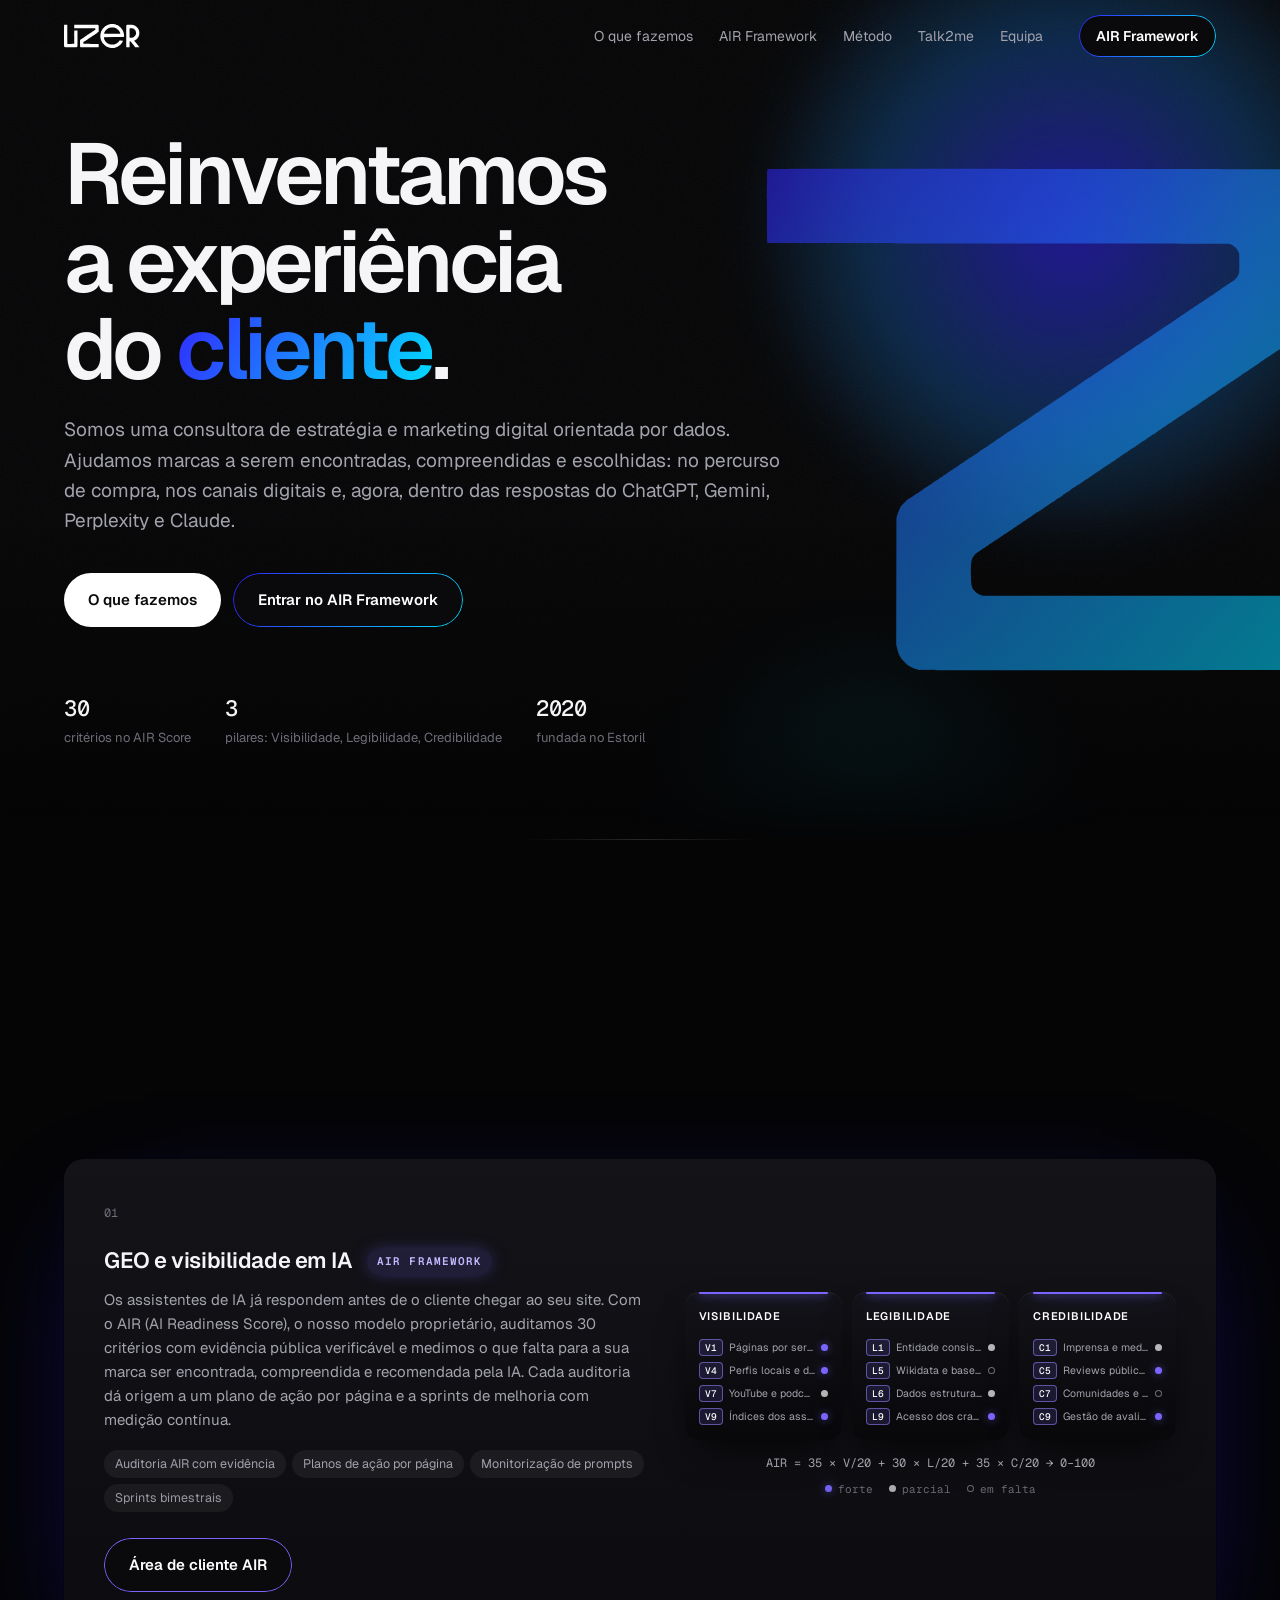
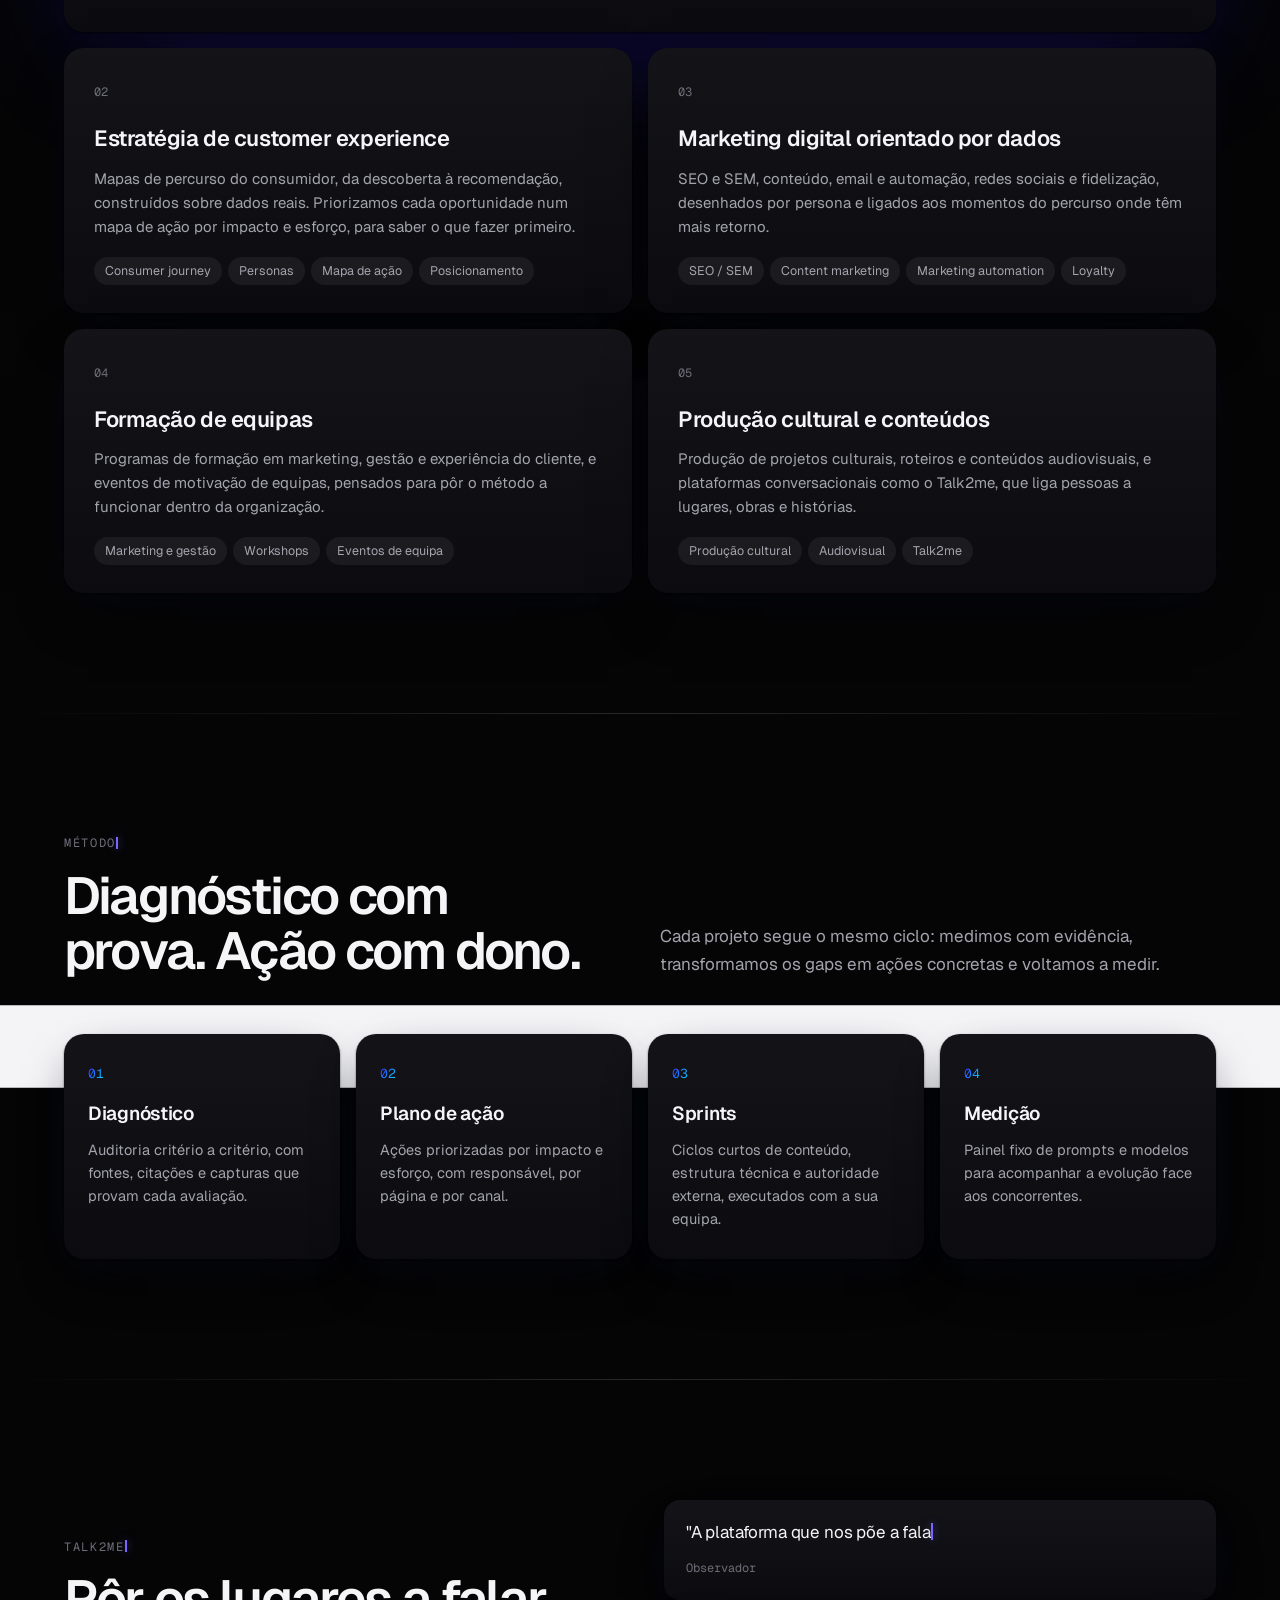
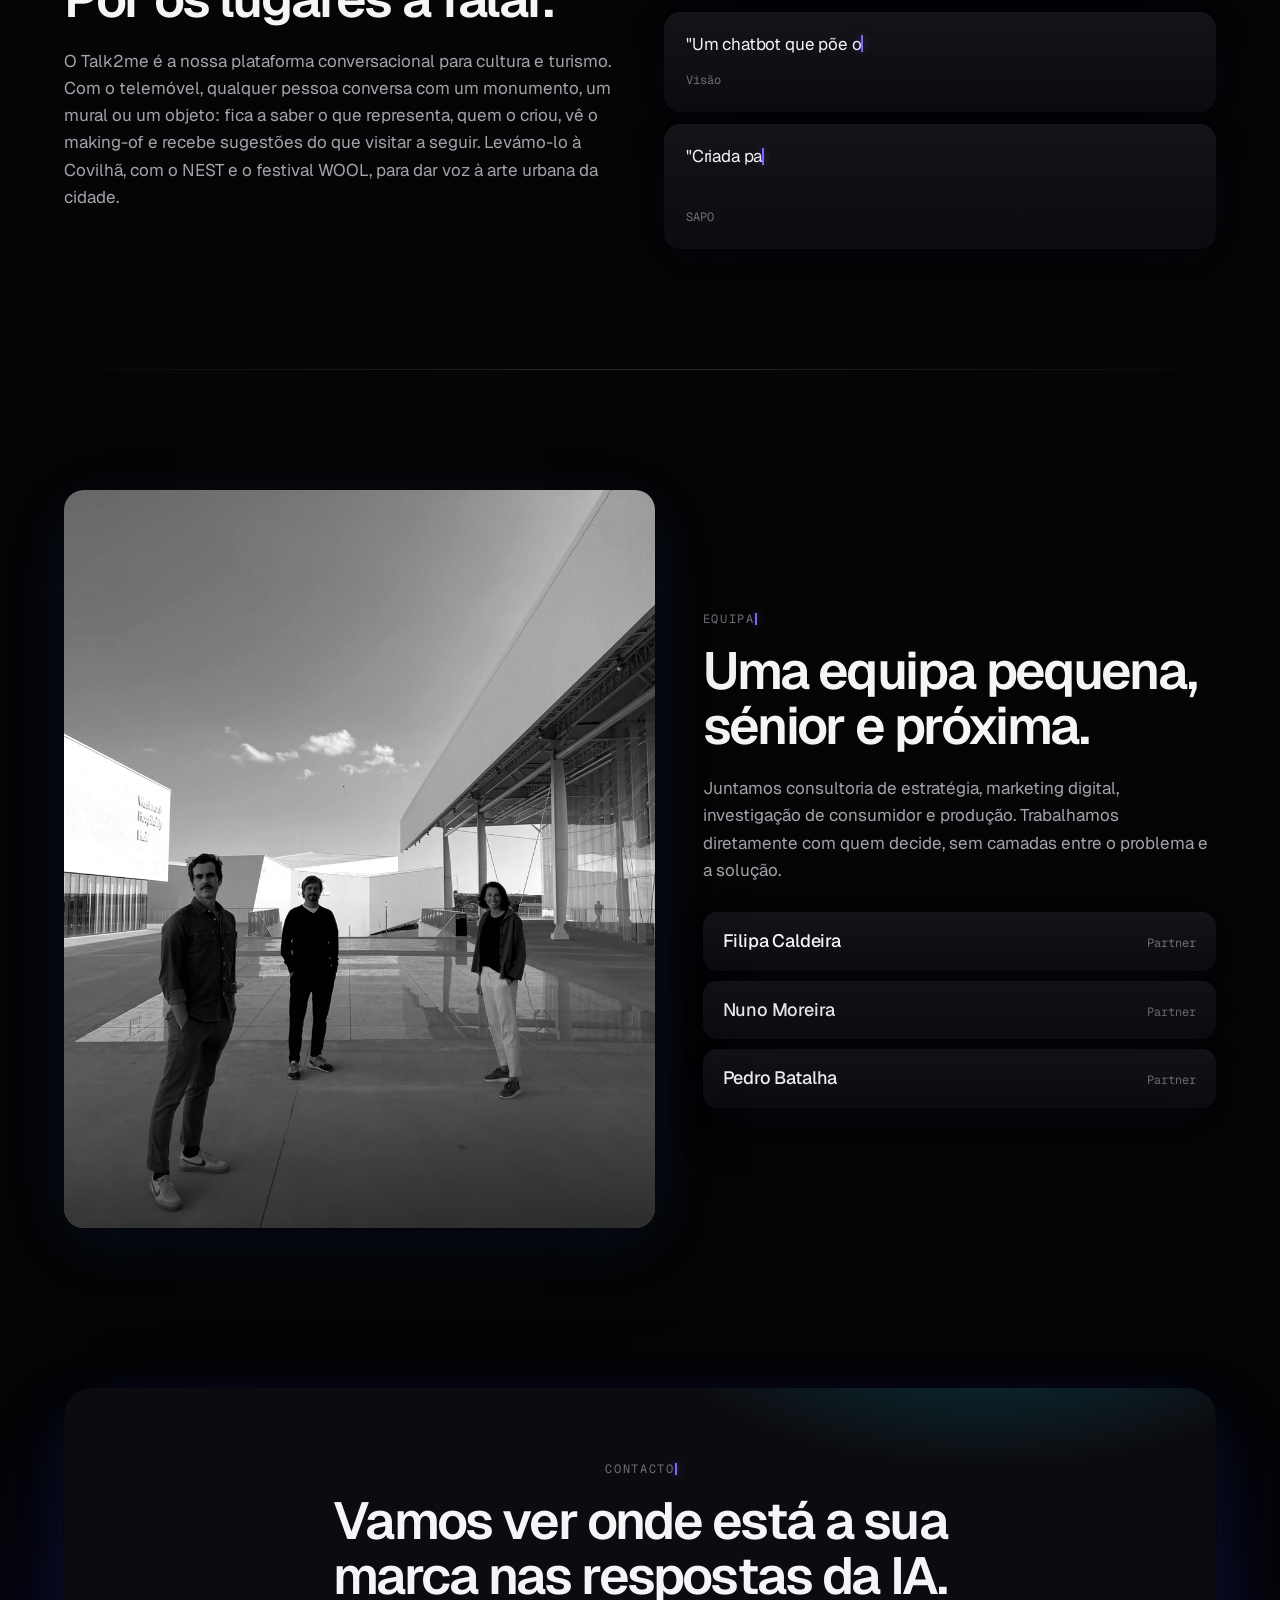
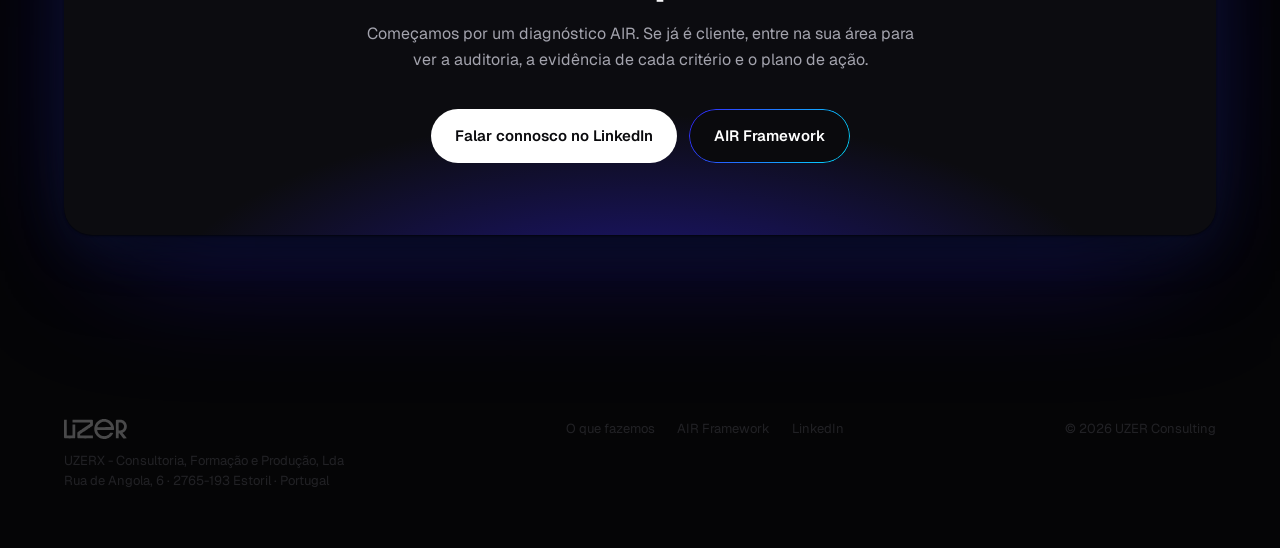
==== index.html @ d11fafdf "AIR app: deploy 2026-09-30 01:26" ====
<!doctype html>
<html lang="pt">
<head>
<meta charset="utf-8">
<meta name="viewport" content="width=device-width, initial-scale=1, viewport-fit=cover">
<title>UZER Consulting</title>
<meta name="description" content="UZER Consulting: consultoria de estratégia, customer experience e visibilidade em IA. Criadores do AIR (AI Readiness Score). Estoril, Portugal.">
<meta property="og:title" content="UZER Consulting">
<meta property="og:description" content="Reinventamos a experiência do cliente com estratégia, dados e presença nas respostas da IA.">
<meta property="og:type" content="website">
<meta property="og:url" content="https://uzerconsulting.pt/">
<meta name="theme-color" content="#050506">
<link rel="icon" href="assets/uzer-logo.svg" type="image/svg+xml">
<link rel="preconnect" href="https://fonts.googleapis.com"><link rel="preconnect" href="https://fonts.gstatic.com" crossorigin>
<link rel="stylesheet" href="https://fonts.googleapis.com/css2?family=Geist:wght@300;400;500;600;700&family=Geist+Mono:wght@400;500&display=swap">
<style>
/* Layout: página única em fundo preto; navegação em vidro fosco com botão "AIR Framework";
   hero com o "Z" do logótipo em gradiente de marca (capa LinkedIn: ardósia → azul elétrico → ciano);
   secções em grelha de 12 colunas, cartões escuros com fio fino; a única cor é o gradiente. */
:root{
  --bg:#050506; --bg-2:#0B0B0E; --card:#0F0F13; --card-2:#15151B; --hair:rgba(255,255,255,.08); --hair-2:rgba(255,255,255,.14);
  --text:#F5F5F7; --text-2:#A3A3AD; --text-3:#6E6E78;
  --g1:#262C3A; --g2:#3322FF; --g3:#1A8CFF; --g4:#00E1FF;
  --grad:linear-gradient(120deg,var(--g2) 0%,var(--g3) 55%,var(--g4) 100%);
  --neon:#7A66FF; --neon-glow:rgba(122,102,255,.55);
  --font:"Geist",ui-sans-serif,-apple-system,"Segoe UI",Roboto,Helvetica,Arial,sans-serif;
  --mono:"Geist Mono",ui-monospace,"SF Mono",Menlo,monospace;
  --maxw:1200px; --r:20px;
  --shadow:0 1px 2px rgba(0,0,0,.6), 0 24px 60px -24px rgba(0,0,0,.95), 0 10px 40px -20px rgba(40,60,140,.28);
  --shadow-hi:0 1px 2px rgba(0,0,0,.6), 0 34px 80px -24px rgba(0,0,0,1), 0 16px 60px -20px rgba(40,90,200,.38);
  color-scheme:dark;
}
*{box-sizing:border-box}
html{scroll-behavior:smooth}
body{margin:0;background:var(--bg);color:var(--text);font-family:var(--font);font-size:16px;line-height:1.6;-webkit-font-smoothing:antialiased;overflow-x:hidden}
a{color:inherit;text-decoration:none}
:focus-visible{outline:2px solid var(--g4);outline-offset:3px;border-radius:6px}
.wrap{max-width:var(--maxw);margin:0 auto;padding-inline:24px}
@media (max-width:600px){.wrap{padding-inline:16px}}
.logo{display:block;color:#fff}.logo svg{display:block;height:100%;width:auto}
.grad-text{background:var(--grad);-webkit-background-clip:text;background-clip:text;color:transparent}

/* nav */
.nav{position:fixed;top:0;left:0;right:0;z-index:50;padding-top:env(safe-area-inset-top,0px);transition:background .25s,box-shadow .25s}
.nav.scrolled{background:rgba(5,5,6,.72);backdrop-filter:saturate(150%) blur(16px);-webkit-backdrop-filter:saturate(150%) blur(16px);box-shadow:0 10px 40px -10px rgba(0,0,0,.9)}
.nav-in{display:flex;align-items:center;gap:28px;height:72px}
.nav .logo{height:24px}
.nav-links{display:flex;gap:26px;margin-left:auto;font-size:14px;color:var(--text-2)}
.nav-links a:hover{color:var(--text)}
@media (max-width:860px){.nav-links{display:none}}
.btn{display:inline-flex;align-items:center;gap:10px;border-radius:999px;font-weight:600;font-size:14px;padding:11px 20px;transition:transform .15s, box-shadow .2s, background .2s, border-color .2s;white-space:nowrap}
.btn:active{transform:translateY(1px)}
.btn-air{position:relative;color:#fff;background:#0A0A0D;border:1px solid transparent;background-clip:padding-box;isolation:isolate}
.btn-air::before{content:"";position:absolute;inset:-1px;border-radius:inherit;padding:1px;background:var(--grad);-webkit-mask:linear-gradient(#000 0 0) content-box,linear-gradient(#000 0 0);-webkit-mask-composite:xor;mask-composite:exclude;z-index:-1}
.btn-air:hover{box-shadow:0 0 0 4px rgba(26,140,255,.14),0 10px 30px -8px rgba(51,34,255,.6)}
.btn-air .dot{width:7px;height:7px;border-radius:50%;background:var(--g4);box-shadow:0 0 10px var(--g4)}
.btn-white{background:#fff;color:#0A0A0D}
.btn-white:hover{background:#E8E8EE}
.btn-ghost{border:1px solid var(--hair-2);color:var(--text)}
.btn-ghost:hover{border-color:rgba(255,255,255,.3);background:rgba(255,255,255,.04)}
.nav .btn{padding:9px 16px;margin-left:8px}
@media (max-width:860px){.nav .btn{margin-left:auto}}

/* hero */
.hero{position:relative;min-height:92vh;display:flex;align-items:center;padding-block:130px 90px;overflow-x:clip}
.hero-bg{position:absolute;inset:0;pointer-events:none;overflow:hidden;-webkit-mask-image:linear-gradient(#000 60%,transparent);mask-image:linear-gradient(#000 60%,transparent)}
.hero-bg::before{content:"";position:absolute;width:900px;height:900px;right:-240px;top:-220px;border-radius:50%;
  background:radial-gradient(closest-side,rgba(51,34,255,.55),rgba(26,140,255,.25) 45%,transparent 72%);filter:blur(20px);animation:drift 18s ease-in-out infinite alternate}
.hero-bg::after{content:"";position:absolute;width:620px;height:620px;right:8%;bottom:-320px;border-radius:50%;
  background:radial-gradient(closest-side,rgba(0,225,255,.32),transparent 70%);filter:blur(30px);animation:drift 22s ease-in-out infinite alternate-reverse}
@keyframes drift{from{transform:translate(0,0)}to{transform:translate(-60px,40px)}}
.zwrap{position:absolute;right:max(-40px,calc(50% - 700px));top:50%;width:min(560px,55vw);aspect-ratio:1410/1290;transform:translateY(-50%);pointer-events:none}
.bigz{display:block;width:100%;height:100%;overflow:visible;opacity:calc(.55 * var(--zfade,1))}
@media (max-width:900px){.zwrap{right:-80px;width:90vw}.bigz{opacity:calc(.35 * var(--zfade,1))}}
.grain{position:absolute;inset:0;opacity:.05;mix-blend-mode:overlay;background-image:url("data:image/svg+xml,%3Csvg xmlns='http://www.w3.org/2000/svg' width='160' height='160'%3E%3Cfilter id='n'%3E%3CfeTurbulence type='fractalNoise' baseFrequency='.9' numOctaves='2'/%3E%3C/filter%3E%3Crect width='100%25' height='100%25' filter='url(%23n)'/%3E%3C/svg%3E")}
.hero .wrap{position:relative;z-index:2;width:100%}
.eyebrow{display:inline-flex;align-items:center;gap:10px;font-family:var(--mono);font-size:12px;letter-spacing:.12em;text-transform:uppercase;color:var(--text-2);border-radius:999px;padding:7px 15px;background:rgba(255,255,255,.05);box-shadow:0 8px 24px -8px rgba(0,0,0,.8)}
.eyebrow i{width:6px;height:6px;border-radius:50%;background:var(--g4);box-shadow:0 0 12px var(--g4)}
.hero h1{margin:0 0 22px;font-size:clamp(40px,7vw,86px);line-height:1.02;letter-spacing:-.045em;font-weight:600;max-width:13ch;text-wrap:balance}
.hero p.lead{margin:0;max-width:56ch;color:var(--text-2);font-size:clamp(17px,1.5vw,19px);line-height:1.6}
.hero-ctas{display:flex;gap:12px;flex-wrap:wrap;margin-top:36px}
.hero-ctas .btn{padding:14px 24px;font-size:15px}
.hero-meta{display:flex;gap:34px;flex-wrap:wrap;margin-top:64px;color:var(--text-3);font-size:13px}
.hero-meta b{display:block;color:var(--text);font-family:var(--mono);font-weight:500;font-size:22px;letter-spacing:-.02em;margin-bottom:2px}

/* secções */
section{position:relative}
.sec{padding-block:120px}
@media (max-width:700px){.sec{padding-block:80px}}
.sec-head{display:grid;grid-template-columns:minmax(0,1fr) minmax(0,1fr);gap:40px;align-items:end;margin-bottom:56px}
@media (max-width:860px){.sec-head{grid-template-columns:1fr;gap:18px}}
.kicker{font-family:var(--mono);font-size:12px;letter-spacing:.14em;text-transform:uppercase;color:var(--text-3);margin-bottom:14px}
h2{margin:0;font-size:clamp(30px,4.2vw,52px);line-height:1.06;letter-spacing:-.035em;font-weight:600;text-wrap:balance}
.sec-head p{margin:0;color:var(--text-2);font-size:17px;max-width:52ch}
.divider{height:1px;background:linear-gradient(90deg,transparent,var(--hair-2),transparent)}

/* serviços */
.services{display:grid;grid-template-columns:repeat(2,minmax(0,1fr));gap:16px}
@media (max-width:760px){.services{grid-template-columns:1fr}}
.svc{position:relative;background:linear-gradient(180deg,#131318,#0C0C10);border-radius:var(--r);padding:30px 30px 28px;overflow:hidden;box-shadow:var(--shadow);transition:box-shadow .3s, transform .3s}
.svc:hover{box-shadow:var(--shadow-hi);transform:translateY(-3px)}
.svc::after{content:"";position:absolute;inset:auto -40% -60% auto;width:320px;height:320px;border-radius:50%;background:radial-gradient(closest-side,rgba(51,34,255,.18),transparent);opacity:0;transition:opacity .3s}
.svc:hover::after{opacity:1}
.svc .num{font-family:var(--mono);font-size:12px;color:var(--text-3)}
.svc h3{margin:18px 0 10px;font-size:22px;letter-spacing:-.02em;font-weight:600}
.svc p{margin:0;color:var(--text-2);font-size:15px}
.svc ul{list-style:none;padding:0;margin:18px 0 0;display:flex;flex-wrap:wrap;gap:6px}
.svc li{font-size:12.5px;color:var(--text-2);background:rgba(255,255,255,.06);border-radius:999px;padding:4px 11px}
.svc.feature{grid-column:1 / -1;display:grid;grid-template-columns:minmax(0,1.1fr) minmax(0,1fr);gap:40px;align-items:center;padding:40px}
@media (max-width:900px){.svc.feature{grid-template-columns:1fr;padding:30px}}
.svc.feature{box-shadow:var(--shadow), 0 40px 120px -40px rgba(51,34,255,.45)}
.svc.feature:hover{box-shadow:var(--shadow-hi), 0 40px 120px -30px rgba(51,34,255,.6)}
.tag-new{display:inline-flex;font-family:var(--mono);font-size:11px;letter-spacing:.1em;text-transform:uppercase;padding:3px 10px;border-radius:999px;background:rgba(0,225,255,.1);color:#7DEBFF;margin-left:10px;vertical-align:middle}

/* mini-framework (pré-visualização AIR): só preto, branco e roxo néon */
.air-mini{display:grid;grid-template-columns:repeat(3,minmax(0,1fr));gap:10px}
.pill{position:relative;overflow:hidden;background:linear-gradient(180deg,#131318,#08080B);color:var(--text);border-radius:14px;padding:16px 14px 12px;box-shadow:0 1px 0 rgba(255,255,255,.06) inset,0 18px 40px -16px rgba(0,0,0,.95)}
.pill::before{content:"";position:absolute;left:14px;right:14px;top:0;height:2px;border-radius:2px;background:var(--neon);box-shadow:0 0 10px var(--neon),0 0 26px var(--neon-glow)}
.pill h4{margin:0 0 10px;font-size:11px;letter-spacing:.08em;color:#fff;font-weight:600}
.pill .row{display:flex;align-items:center;gap:6px;padding:3px 0;font-size:10.5px;color:var(--text-2)}
.pill .row b{font-family:var(--mono);font-size:9.5px;font-weight:500;color:#fff;background:rgba(122,102,255,.14);box-shadow:inset 0 0 0 1px rgba(150,135,255,.55);border-radius:4px;padding:1px 4px;min-width:24px;text-align:center}
.pill .row span{flex:1;min-width:0;white-space:nowrap;overflow:hidden;text-overflow:ellipsis}
.pill .row i{width:7px;height:7px;border-radius:50%;flex:0 0 auto;box-shadow:inset 0 0 0 1px rgba(255,255,255,.4)}
.pill .row i.g{background:var(--neon);box-shadow:0 0 8px var(--neon-glow)}
.pill .row i.y{background:rgba(255,255,255,.7);box-shadow:none}
.formula{margin-top:14px;font-family:var(--mono);font-size:12px;color:var(--text-2);text-align:center}
.legend{display:flex;justify-content:center;gap:16px;margin-top:8px;font-family:var(--mono);font-size:11px;color:var(--text-3)}
.legend i{display:inline-block;width:7px;height:7px;border-radius:50%;margin-right:6px;vertical-align:1px;box-shadow:inset 0 0 0 1px rgba(255,255,255,.4)}
.legend i.g{background:var(--neon);box-shadow:0 0 8px var(--neon-glow)}.legend i.y{background:rgba(255,255,255,.7);box-shadow:none}
#air .tag-new{background:rgba(122,102,255,.14);color:#C4B9FF;box-shadow:0 0 18px -4px var(--neon-glow)}
#air .btn-air::before{background:var(--neon)}
#air .btn-air:hover{box-shadow:0 0 0 4px rgba(122,102,255,.16),0 10px 30px -8px var(--neon-glow)}
@media (max-width:520px){.air-mini{grid-template-columns:1fr}}

/* método */
.steps{display:grid;grid-template-columns:repeat(4,minmax(0,1fr));gap:16px}
@media (max-width:860px){.steps{grid-template-columns:repeat(2,minmax(0,1fr))}}
@media (max-width:520px){.steps{grid-template-columns:1fr}}
.step{padding:26px 24px 28px;border-radius:var(--r);background:linear-gradient(180deg,#131318,#0C0C10);box-shadow:var(--shadow)}
.step .n{font-family:var(--mono);font-size:13px}
.step h3{margin:14px 0 8px;font-size:19px;font-weight:600;letter-spacing:-.015em}
.step p{margin:0;color:var(--text-2);font-size:14.5px}

/* talk2me */
.t2m{display:grid;grid-template-columns:minmax(0,1fr) minmax(0,1fr);gap:48px;align-items:center}
@media (max-width:860px){.t2m{grid-template-columns:1fr}}
.quotes{display:flex;flex-direction:column;gap:12px}
.quote{border-radius:16px;padding:20px 22px;background:linear-gradient(180deg,#131318,#0C0C10);box-shadow:var(--shadow)}
.quote p{margin:0 0 10px;font-size:17px;line-height:1.45;letter-spacing:-.01em}
.quote cite{display:inline-block;font-style:normal;font-family:var(--mono);font-size:12px;color:var(--text-3)}

/* equipa */
.team{display:grid;grid-template-columns:minmax(0,1.15fr) minmax(0,1fr);gap:48px;align-items:center}
@media (max-width:860px){.team{grid-template-columns:1fr}}
.photo{position:relative;border-radius:var(--r);overflow:hidden;aspect-ratio:4/5;max-width:100%;background:var(--card);box-shadow:var(--shadow-hi)}
.photo img{width:100%;height:100%;object-fit:cover;display:block;filter:grayscale(1) contrast(1.05)}
.photo::after{content:"";position:absolute;inset:0;background:linear-gradient(180deg,transparent 55%,rgba(5,5,6,.65))}
.people{display:flex;flex-direction:column;gap:10px;margin-top:28px}
.person{display:flex;align-items:baseline;justify-content:space-between;gap:16px;padding:15px 20px;border-radius:14px;background:linear-gradient(180deg,#131318,#0C0C10);box-shadow:var(--shadow)}
.person b{font-weight:500;font-size:18px;letter-spacing:-.01em}
.person span{font-family:var(--mono);font-size:12px;color:var(--text-3)}

/* CTA final + footer */
.cta{position:relative;border-radius:28px;padding:72px 48px;overflow:hidden;text-align:center;background:#0C0C10;box-shadow:var(--shadow-hi), 0 50px 140px -50px rgba(51,34,255,.5)}
@media (max-width:600px){.cta{padding:52px 22px}}
.cta::before{content:"";position:absolute;inset:0;background:radial-gradient(700px 300px at 50% 120%,rgba(51,34,255,.5),transparent 70%),radial-gradient(500px 240px at 80% -20%,rgba(0,225,255,.22),transparent 70%)}
.cta>*{position:relative}
.cta h2{max-width:18ch;margin:0 auto}
.cta p{color:var(--text-2);max-width:52ch;margin:18px auto 0}
.cta .hero-ctas{justify-content:center}
footer{padding-block:48px 56px;color:var(--text-3);font-size:13px}
.foot{display:flex;gap:24px;justify-content:space-between;align-items:flex-start;flex-wrap:wrap;padding-top:16px}
.foot .logo{height:20px;margin-bottom:12px}
.foot a:hover{color:var(--text)}
.foot-links{display:flex;gap:22px;flex-wrap:wrap}

/* entrada suave (estado de repouso visível) */
.rise{animation:rise .8s cubic-bezier(.2,.7,.2,1) both}
.rise.d1{animation-delay:.08s}.rise.d2{animation-delay:.16s}.rise.d3{animation-delay:.24s}.rise.d4{animation-delay:.32s}
@keyframes rise{from{opacity:0;transform:translateY(14px)}to{opacity:1;transform:none}}
/* parallax: o JS só mexe em translate/scale/opacity (propriedades independentes de transform) */
.divider{transform-origin:50% 50%}

/* efeitos criativos (só com JS ativo e sem "reduzir movimento") */
.tw .ghost{visibility:hidden}
.tw .typed::after{content:"";display:inline-block;width:2px;height:1em;margin-right:-2px;vertical-align:-.15em;background:var(--neon);box-shadow:0 0 8px var(--neon-glow);animation:caret 1s steps(1) infinite}
.tw.tw-done .typed::after{display:none}
@keyframes caret{50%{opacity:0}}
.services{perspective:1400px}
.pill::before{transform:scaleX(var(--l,1));transform-origin:left}
.pill .row i{transition:opacity .35s, box-shadow .35s}
.js-fx .pill .row i:not(.on){opacity:.15;box-shadow:inset 0 0 0 1px rgba(255,255,255,.4)}
/* Método: uma faixa branca abre a partir de uma linha e a secção fica em negativo */
#metodo{isolation:isolate}
#metodo::before{content:"";position:absolute;inset:0;z-index:-1;background:#F4F4F6;clip-path:inset(calc((1 - var(--inv,0)) * 50%) 0)}
#metodo .kicker,#metodo h2,#metodo .sec-head p,#metodo .step h3,#metodo .step p{transition:color .45s ease}
#metodo .step{transition:background .45s ease, box-shadow .45s ease}
#metodo.inv .kicker{color:#6E6E78}
#metodo.inv h2{color:#0A0A0D}
#metodo.inv .sec-head p{color:#4A4A52}
#metodo.inv .step{background:#fff;box-shadow:0 1px 2px rgba(0,0,0,.06),0 24px 50px -28px rgba(20,20,60,.4)}
#metodo.inv .step h3{color:#0A0A0D}
#metodo.inv .step p{color:#55555E}
.cta::before{opacity:var(--cg,1)}
@media (prefers-reduced-motion: reduce){*{animation:none!important;transition:none!important;scroll-behavior:auto!important}}
</style>
</head>
<body>

<header class="nav" id="nav"><div class="wrap nav-in">
  <a class="logo" href="#top" aria-label="UZER Consulting, início"><svg xmlns="http://www.w3.org/2000/svg" viewBox="0 0 2840 900" aria-hidden="true" focusable="false"><g transform="translate(0.000000,900.000000) scale(0.100000,-0.100000)"
fill="currentColor" stroke="none">
<path d="M17680 8984 c-25 -8 -81 -17 -125 -20 -173 -12 -516 -82 -710 -145
-33 -10 -67 -19 -75 -19 -8 -1 -33 -9 -55 -20 -22 -11 -48 -19 -58 -20 -10 0
-35 -9 -57 -20 -22 -11 -46 -20 -54 -20 -9 0 -35 -9 -58 -19 -24 -11 -72 -31
-108 -46 -61 -26 -387 -185 -420 -205 -8 -5 -41 -24 -73 -42 -32 -18 -71 -41
-85 -50 -15 -10 -40 -25 -55 -33 -53 -30 -207 -139 -369 -260 -270 -202 -691
-636 -887 -915 -57 -81 -198 -294 -215 -325 -9 -16 -26 -46 -38 -65 -56 -94
-157 -290 -218 -425 -10 -22 -27 -61 -39 -86 -12 -25 -21 -50 -21 -54 0 -4 -8
-26 -19 -49 -10 -23 -23 -56 -30 -73 -6 -18 -16 -48 -23 -65 -140 -392 -228
-822 -249 -1223 -11 -201 -4 -643 12 -748 5 -34 16 -111 23 -172 17 -134 41
-266 67 -362 10 -40 19 -81 19 -90 0 -10 9 -49 21 -88 66 -222 64 -218 109
-345 29 -84 42 -117 55 -147 8 -17 15 -37 15 -45 0 -7 9 -26 20 -43 11 -16 20
-36 20 -43 0 -14 165 -350 205 -417 13 -22 31 -53 39 -70 9 -16 25 -43 36 -60
11 -16 26 -42 35 -57 16 -28 95 -145 154 -228 17 -25 39 -56 48 -70 24 -34
125 -160 197 -245 128 -150 464 -475 591 -571 28 -21 64 -50 80 -66 17 -15 33
-28 36 -28 5 0 21 -11 94 -67 6 -5 55 -38 110 -74 150 -98 185 -121 230 -144
17 -9 48 -27 70 -40 42 -24 300 -154 370 -184 22 -10 56 -25 75 -34 55 -25
166 -67 176 -67 5 0 22 -7 38 -15 16 -9 46 -20 65 -25 20 -5 56 -16 81 -24 25
-9 78 -25 118 -36 39 -11 102 -29 140 -40 37 -11 74 -20 82 -20 8 0 53 -8 100
-19 131 -31 253 -50 395 -61 72 -6 151 -17 177 -25 68 -22 627 -22 687 0 23 8
99 19 169 25 152 12 347 46 527 91 22 6 65 16 95 23 30 7 78 21 105 30 28 9
91 29 140 46 136 44 156 51 201 71 23 11 45 19 49 19 4 0 29 9 54 21 25 11 66
30 91 41 68 30 133 60 155 71 128 65 229 120 270 145 28 18 60 36 72 41 12 6
45 26 72 46 28 19 55 35 59 35 5 0 17 9 27 20 10 11 22 20 28 20 5 0 22 10 38
23 15 12 54 40 85 62 49 35 158 119 233 180 115 93 316 285 436 415 110 120
311 373 385 485 8 13 30 44 48 69 17 26 32 49 32 52 0 2 15 26 33 52 18 26 54
85 80 132 27 47 54 96 62 110 8 14 44 86 80 160 37 74 73 148 81 163 17 35 18
57 2 57 -7 0 -74 7 -148 15 -74 9 -209 20 -300 25 -91 6 -199 14 -240 20 -41
5 -151 14 -245 20 -93 5 -217 15 -274 22 -104 12 -104 12 -137 -28 -19 -21
-34 -43 -34 -47 0 -5 -9 -21 -21 -35 -11 -15 -57 -77 -102 -138 -181 -247
-352 -424 -597 -620 -131 -105 -108 -88 -225 -165 -187 -123 -355 -212 -540
-287 -27 -11 -73 -30 -102 -41 -28 -12 -58 -21 -65 -21 -7 0 -35 -9 -63 -19
-111 -42 -315 -90 -520 -123 -122 -19 -179 -22 -450 -22 -274 0 -327 3 -455
23 -211 33 -392 74 -505 113 -16 6 -50 16 -75 23 -49 14 -105 37 -162 66 -20
10 -42 19 -48 19 -23 0 -202 92 -378 195 -89 52 -323 220 -397 285 -332 292
-503 491 -710 825 -58 92 -224 426 -225 451 -1 5 -9 27 -20 49 -11 22 -20 47
-20 55 0 8 -9 33 -20 55 -11 22 -19 47 -20 55 0 8 -9 42 -19 75 -42 129 -61
217 -61 282 0 60 4 74 33 118 17 27 52 63 77 80 l45 30 3630 5 3630 5 44 30
c25 17 58 51 74 78 29 47 29 47 28 350 -1 166 -5 338 -10 382 -32 282 -66 475
-121 695 -28 112 -49 188 -60 220 -7 19 -20 55 -29 80 -8 25 -21 63 -27 85 -6
22 -22 65 -34 95 -12 30 -29 73 -36 95 -8 22 -22 56 -31 75 -8 19 -24 53 -34
75 -66 149 -224 454 -247 477 -6 6 -12 15 -12 19 0 5 -13 27 -29 51 -15 24
-49 75 -74 113 -25 39 -62 93 -82 120 -20 28 -46 66 -59 85 -13 19 -32 44 -43
55 -10 11 -43 52 -73 90 -182 238 -582 618 -841 800 -132 93 -180 125 -184
125 -3 0 -27 15 -53 33 -100 70 -355 209 -512 280 -174 79 -293 126 -410 163
-25 8 -59 21 -77 29 -17 8 -37 15 -45 15 -7 0 -40 9 -73 20 -77 25 -241 66
-370 91 -152 31 -212 40 -324 50 -68 6 -142 17 -164 25 -58 20 -722 18 -787
-2z m700 -1264 c201 -14 470 -68 655 -132 17 -6 50 -16 75 -23 25 -7 61 -19
80 -28 19 -8 60 -25 90 -37 47 -19 98 -41 160 -70 22 -10 52 -25 80 -40 14 -8
41 -22 60 -32 19 -10 53 -30 75 -43 22 -13 46 -27 54 -31 43 -22 206 -134 304
-209 205 -156 491 -446 615 -623 152 -219 211 -316 307 -512 37 -74 75 -152
86 -172 10 -20 19 -43 19 -50 0 -7 7 -26 16 -43 31 -57 45 -140 33 -195 -13
-60 -38 -93 -98 -131 -45 -29 -45 -29 -2911 -29 -2865 0 -2865 0 -2905 21 -89
48 -131 143 -105 242 7 29 21 70 30 92 10 22 28 65 40 95 59 142 177 366 259
490 20 30 41 62 46 72 46 76 241 317 334 413 131 135 329 309 448 392 84 59
192 131 233 155 106 61 241 131 325 168 22 10 61 27 86 39 25 12 52 21 58 21
6 0 29 9 51 20 22 11 47 20 57 20 10 1 36 9 58 20 22 11 47 19 56 20 8 0 42 8
75 19 136 42 387 90 529 101 144 10 480 11 625 0z"/>
<path d="M40 8674 c-13 -34 -13 -7888 0 -8003 5 -46 13 -88 18 -95 5 -6 13
-22 17 -36 16 -51 97 -141 170 -188 22 -15 71 -37 109 -49 69 -23 69 -23 2197
-23 2129 0 2129 0 2197 24 157 55 253 153 302 308 19 62 20 105 20 2982 0
1606 -2 2922 -6 2925 -11 11 -1185 11 -1205 0 -19 -9 -19 -60 -19 -2423 l0
-2414 -32 -48 c-18 -27 -53 -62 -78 -79 -45 -30 -45 -30 -1174 -33 -1129 -2
-1129 -2 -1170 19 -59 30 -95 67 -122 124 -24 50 -24 50 -24 3531 0 2693 -3
3483 -12 3492 -9 9 -155 12 -595 12 -583 0 -583 0 -593 -26z"/>
<path d="M3845 8690 c-9 -14 -6 -1235 3 -1238 4 -1 1751 -3 3882 -5 l3876 -2
46 -30 c26 -17 62 -51 80 -75 33 -45 33 -45 33 -226 0 -181 0 -181 -28 -221
-25 -36 -64 -71 -109 -98 -9 -5 -109 -73 -223 -150 -113 -77 -224 -151 -245
-165 -21 -14 -132 -88 -245 -165 -114 -77 -214 -145 -223 -150 -10 -6 -37 -24
-61 -40 -24 -17 -52 -35 -61 -40 -10 -6 -26 -17 -35 -25 -9 -8 -25 -19 -35
-25 -27 -15 -494 -328 -500 -335 -6 -6 -593 -400 -620 -415 -10 -6 -26 -17
-35 -25 -9 -8 -25 -19 -35 -25 -10 -5 -138 -91 -285 -190 -146 -99 -284 -191
-305 -205 -21 -14 -132 -88 -245 -165 -114 -77 -214 -145 -223 -150 -10 -6
-37 -24 -61 -40 -24 -17 -52 -35 -61 -40 -10 -6 -26 -17 -35 -25 -9 -8 -25
-19 -35 -25 -27 -15 -494 -328 -500 -335 -5 -5 -465 -315 -498 -335 -9 -6 -37
-24 -61 -40 -24 -17 -52 -35 -61 -40 -10 -6 -26 -17 -35 -25 -9 -8 -25 -19
-35 -25 -10 -5 -138 -91 -284 -190 -147 -99 -283 -190 -304 -202 -129 -76
-220 -185 -252 -302 -19 -68 -20 -110 -20 -1141 0 -1020 1 -1073 19 -1139 22
-78 56 -137 115 -200 54 -57 104 -88 188 -117 68 -24 68 -24 3362 -24 1812 0
3301 3 3310 6 14 6 16 69 16 613 0 459 -3 610 -12 619 -9 9 -640 12 -2776 12
-2605 0 -2767 1 -2813 17 -29 11 -66 35 -90 59 -57 58 -69 112 -69 309 0 183
13 252 57 297 24 25 190 142 323 228 21 14 132 88 245 165 114 77 214 145 223
150 10 6 37 24 61 40 24 17 52 35 61 40 10 6 26 17 35 25 9 8 25 19 35 25 27
15 494 328 500 335 6 6 593 400 620 415 10 6 26 17 35 25 9 8 25 19 35 25 18
10 228 151 783 526 142 96 266 179 275 184 18 11 70 46 138 92 22 15 48 33 56
38 40 25 494 330 498 335 6 7 475 321 500 335 10 6 26 17 35 25 9 8 25 19 35
25 9 5 37 23 61 40 24 16 51 34 61 40 9 5 109 73 223 150 113 77 224 151 245
165 131 85 448 302 466 318 34 32 88 104 111 147 43 83 45 138 36 1225 -9
1025 -9 1025 -31 1075 -13 28 -26 55 -30 61 -48 75 -69 99 -114 131 -84 60
-118 76 -193 89 -89 16 -8790 20 -8800 4z"/>
<path d="M23700 8686 c-140 -28 -252 -125 -320 -276 -25 -55 -25 -55 -28
-4079 -2 -2997 1 -4027 9 -4037 10 -12 115 -14 623 -12 l611 3 5 1067 5 1066
31 39 c42 52 101 90 151 98 58 8 139 -29 184 -85 19 -23 59 -72 90 -108 30
-37 74 -92 96 -123 23 -31 48 -62 55 -70 8 -8 47 -57 88 -109 41 -52 80 -101
88 -109 7 -8 32 -39 55 -70 22 -31 61 -81 86 -111 25 -30 51 -61 58 -70 6 -8
192 -242 414 -520 221 -278 438 -550 481 -605 43 -55 115 -144 159 -197 l81
-98 793 0 c493 0 796 4 800 10 4 7 -191 258 -377 485 -56 68 -150 185 -189
236 -26 33 -58 72 -71 87 -13 15 -48 59 -78 97 -30 39 -78 97 -106 131 -28 33
-69 85 -92 115 -23 30 -67 86 -99 125 -75 91 -41 49 -523 650 -230 287 -419
528 -421 535 -3 29 2 37 29 44 40 10 335 159 407 205 17 11 43 27 59 36 16 9
52 32 80 52 28 19 64 45 81 56 156 109 348 284 478 436 45 52 88 101 95 109
21 22 114 150 163 226 79 121 90 139 131 215 10 19 22 42 27 50 5 8 28 56 51
105 23 50 50 107 61 127 10 20 19 43 19 50 0 7 6 24 13 38 13 25 95 278 116
360 6 25 21 94 32 154 11 60 22 113 24 117 10 15 35 380 35 504 0 159 -22 419
-45 540 -32 164 -95 409 -120 462 -8 17 -15 38 -15 47 0 9 -9 33 -20 53 -11
21 -20 45 -20 53 0 9 -6 24 -14 35 -7 11 -17 31 -21 45 -10 32 -88 191 -125
255 -16 28 -36 64 -44 80 -9 17 -33 55 -53 87 -159 239 -342 450 -528 607 -49
41 -94 81 -100 87 -5 6 -46 38 -90 70 -196 144 -380 256 -560 343 -49 24 -107
52 -127 62 -20 10 -43 19 -50 19 -7 0 -30 9 -51 20 -20 11 -44 20 -53 20 -9 0
-30 7 -47 15 -31 14 -79 29 -177 56 -25 6 -74 20 -109 30 -35 11 -78 19 -94
19 -16 0 -56 7 -88 15 -119 31 -294 37 -1119 40 -641 3 -840 1 -890 -9z m1790
-1270 c122 -22 243 -53 302 -77 26 -10 52 -19 59 -19 18 0 193 -83 264 -125
22 -13 47 -27 55 -31 18 -9 141 -94 156 -108 7 -6 22 -20 35 -30 153 -123 302
-293 406 -465 66 -109 158 -321 185 -426 6 -22 17 -60 25 -85 7 -25 23 -126
35 -225 20 -176 20 -184 3 -350 -31 -314 -118 -564 -283 -815 -137 -209 -327
-397 -537 -535 -121 -80 -274 -154 -445 -215 -19 -7 -64 -19 -100 -26 -36 -8
-76 -19 -90 -24 -47 -19 -275 -40 -490 -47 -183 -5 -225 -3 -280 11 -78 20
-126 56 -162 122 -28 49 -28 49 -28 1679 0 1630 0 1630 21 1670 37 70 86 112
159 136 14 5 158 7 320 5 223 -2 318 -7 390 -20z"/>
</g></svg></a>
  <nav class="nav-links" aria-label="Secções">
    <a href="#servicos">O que fazemos</a><a href="#air">AIR Framework</a><a href="#metodo">Método</a><a href="#talk2me">Talk2me</a><a href="#equipa">Equipa</a>
  </nav>
  <a class="btn btn-air" href="airframework/">AIR Framework</a>
</div></header>

<main id="top">
  <section class="hero">
    <div class="hero-bg" id="heroBg"><div class="grain"></div></div>
    <div class="zwrap" aria-hidden="true">
      <svg class="bigz" id="bigz" viewBox="0 0 1410 1290" overflow="visible" focusable="false">
        <defs>
          <!-- os paths do Z vêm com transform (escala 0,1 e y invertido): o degradê é definido nesse espaço -->
          <linearGradient id="zgP" gradientUnits="userSpaceOnUse" x1="0" y1="12900" x2="14100" y2="0"><stop offset="0" stop-color="#3322FF"/><stop offset=".55" stop-color="#1A8CFF"/><stop offset="1" stop-color="#00E1FF"/></linearGradient>
          <linearGradient id="zx1"><stop offset="0" stop-color="#312BFF" stop-opacity="0"/><stop offset=".35" stop-color="#312BFF"/></linearGradient>
          <linearGradient id="zx4"><stop offset=".65" stop-color="#03D9FF"/><stop offset="1" stop-color="#03D9FF" stop-opacity="0"/></linearGradient>
        </defs>
        <g fill="url(#zgP)">
<path transform="translate(0.000000,1290.000000) scale(0.100000,-0.100000)" d="M195 12736 c-20 -14 -20 -34 -20 -930 0 -629 3 -918 11 -926 7 -7
1740 -10 5780 -10 3344 0 5795 -4 5831 -9 46 -7 76 -19 120 -49 65 -44 130
-130 144 -189 11 -49 11 -456 0 -505 -13 -55 -68 -134 -126 -178 -29 -22 -57
-40 -63 -40 -6 0 -27 -13 -45 -30 -19 -16 -39 -30 -43 -30 -5 -1 -25 -14 -44
-30 -19 -17 -39 -30 -45 -30 -5 0 -29 -15 -52 -33 -51 -39 -97 -71 -142 -100
-19 -12 -51 -33 -71 -47 -20 -14 -52 -35 -71 -47 -19 -12 -47 -31 -64 -43 -16
-12 -45 -31 -64 -43 -19 -12 -53 -34 -75 -50 -23 -15 -54 -35 -69 -45 -16 -9
-45 -29 -64 -44 -20 -16 -39 -28 -43 -28 -4 0 -23 -12 -43 -27 -19 -16 -48
-36 -64 -45 -15 -10 -47 -30 -69 -45 -23 -16 -61 -41 -84 -57 -24 -15 -53 -37
-64 -47 -11 -11 -25 -19 -31 -19 -6 0 -26 -13 -45 -30 -19 -16 -39 -29 -44
-30 -4 0 -22 -12 -40 -26 -17 -14 -65 -48 -106 -75 -85 -56 -98 -65 -193 -128
-108 -72 -141 -94 -178 -118 -19 -12 -47 -31 -64 -43 -16 -12 -45 -31 -64 -43
-19 -12 -53 -34 -75 -50 -23 -15 -54 -35 -70 -45 -16 -9 -40 -26 -55 -38 -14
-12 -40 -28 -56 -37 -17 -8 -39 -24 -49 -36 -11 -12 -23 -21 -28 -21 -10 0
-105 -61 -132 -86 -10 -9 -28 -22 -40 -28 -12 -6 -37 -23 -57 -38 -20 -16 -39
-28 -44 -28 -4 0 -21 -12 -39 -26 -42 -35 -134 -94 -144 -94 -5 0 -17 -9 -28
-21 -10 -12 -32 -28 -49 -36 -16 -9 -42 -25 -56 -37 -15 -12 -39 -29 -55 -38
-16 -10 -47 -30 -70 -45 -22 -16 -56 -38 -75 -50 -19 -12 -47 -31 -64 -43 -16
-12 -45 -31 -64 -43 -19 -12 -51 -33 -72 -47 -20 -14 -72 -48 -116 -77 -43
-28 -92 -63 -109 -77 -18 -14 -34 -26 -38 -26 -3 0 -40 -24 -82 -52 -42 -29
-84 -57 -93 -63 -9 -5 -32 -22 -52 -37 -20 -16 -40 -28 -46 -28 -5 0 -18 -8
-29 -19 -11 -10 -40 -32 -64 -47 -23 -16 -59 -40 -80 -54 -20 -14 -52 -35 -71
-47 -19 -12 -47 -31 -64 -43 -16 -12 -45 -31 -64 -43 -19 -12 -53 -34 -75 -50
-23 -15 -54 -35 -69 -45 -16 -9 -45 -29 -64 -44 -20 -16 -39 -28 -43 -28 -4 0
-23 -12 -43 -27 -19 -16 -48 -36 -64 -45 -15 -10 -46 -30 -69 -45 -22 -16 -56
-38 -75 -50 -45 -29 -91 -61 -142 -100 -23 -18 -47 -33 -52 -33 -6 0 -26 -13
-45 -30 -19 -16 -39 -29 -44 -30 -4 0 -22 -12 -40 -26 -17 -14 -66 -49 -109
-77 -44 -29 -96 -63 -116 -77 -21 -14 -53 -35 -72 -47 -19 -12 -47 -31 -64
-43 -16 -12 -45 -31 -64 -43 -19 -12 -51 -33 -71 -47 -20 -14 -52 -35 -71 -47
-19 -12 -47 -31 -64 -43 -16 -12 -45 -31 -64 -43 -19 -12 -53 -34 -75 -50 -23
-15 -54 -35 -70 -45 -16 -9 -44 -29 -61 -44 -18 -16 -35 -28 -39 -28 -6 0
-127 -80 -136 -90 -9 -10 -130 -90 -136 -90 -3 0 -20 -12 -38 -26 -17 -14 -66
-49 -109 -77 -44 -29 -96 -63 -116 -77 -21 -14 -53 -35 -72 -47 -19 -12 -47
-31 -64 -43 -16 -12 -45 -31 -64 -43 -19 -12 -51 -33 -71 -47 -21 -14 -49 -33
-64 -42 -14 -10 -38 -26 -52 -35 -41 -28 -95 -63 -181 -120 -43 -28 -92 -63
-109 -77 -18 -14 -36 -26 -40 -26 -5 -1 -25 -14 -44 -30 -19 -17 -38 -30 -44
-30 -5 0 -25 -12 -45 -27 -50 -39 -121 -86 -153 -102 -16 -8 -28 -18 -28 -22
0 -5 -17 -18 -37 -29 -35 -19 -54 -32 -138 -90 -16 -12 -45 -31 -64 -43 -19
-12 -51 -33 -71 -47 -20 -14 -52 -35 -71 -47 -19 -12 -47 -31 -64 -43 -84 -58
-103 -71 -138 -90 -52 -29 -183 -162 -210 -214 -44 -86 -56 -112 -79 -186
l-23 -75 -3 -1600 -2 -1600 30 -120 c18 -66 37 -127 45 -135 7 -8 22 -35 34
-58 26 -52 146 -175 216 -222 50 -33 136 -69 230 -96 43 -12 754 -14 4997 -12
3471 2 4950 6 4958 14 7 7 10 287 10 905 0 492 0 902 0 911 0 10 -13 24 -30
33 -26 13 -478 15 -4172 15 l-4143 0 -63 23 c-45 17 -79 39 -118 76 -30 29
-61 66 -69 81 -34 65 -45 166 -45 398 0 367 23 422 229 555 19 12 51 33 71 47
20 14 52 35 71 47 19 12 48 31 64 43 17 12 45 31 64 43 19 12 53 34 75 50 23
15 54 35 69 45 16 9 45 29 64 45 20 15 39 27 43 27 4 0 23 12 43 28 19 15 48
35 64 44 15 10 47 30 69 45 23 16 61 41 84 57 24 15 53 37 64 47 11 11 25 19
31 19 6 0 26 13 45 30 19 16 39 29 44 30 4 0 22 12 40 26 17 14 66 49 109 77
44 29 96 63 116 77 21 14 53 35 72 47 19 12 48 31 64 43 17 12 45 31 64 43 19
12 51 33 71 47 20 14 52 35 71 47 19 12 48 31 64 43 17 12 45 31 64 43 19 12
53 34 75 50 23 15 54 35 70 45 16 9 44 29 61 44 18 16 36 28 39 28 9 0 106 64
130 86 10 9 28 22 40 28 12 6 37 23 57 39 20 15 39 27 44 27 4 0 21 12 39 26
17 14 66 49 109 77 44 29 96 63 116 77 21 14 53 35 72 47 19 12 48 31 64 43
17 12 45 31 64 43 19 12 51 33 71 47 21 14 49 33 64 43 14 9 38 25 52 35 34
22 83 55 181 119 43 28 91 62 108 75 16 13 39 28 52 35 12 6 28 16 35 23 11 9
77 53 127 85 9 6 32 22 52 38 20 15 40 27 46 27 5 0 18 8 29 19 11 10 40 32
64 47 23 16 59 40 80 54 20 14 52 35 71 47 19 12 48 31 64 43 17 12 45 31 64
43 19 12 51 33 71 47 20 14 52 35 71 47 19 12 48 31 64 43 17 12 45 31 64 43
19 12 53 34 75 50 23 15 54 35 70 45 16 9 42 29 59 44 18 16 37 28 43 28 6 0
27 12 47 28 89 67 125 92 133 92 6 0 25 13 44 30 19 16 39 29 44 30 4 0 22 12
40 26 17 14 66 49 109 77 44 29 96 63 116 77 21 14 53 35 72 47 19 12 48 31
64 43 17 12 45 31 64 43 19 12 51 33 71 47 21 14 49 33 64 43 14 9 38 25 52
35 41 27 95 62 181 119 43 28 92 63 109 77 18 14 35 26 38 26 6 0 127 80 136
90 9 10 130 90 136 90 3 0 20 12 38 26 17 14 66 49 109 77 44 29 96 63 116 77
21 14 53 35 72 47 19 12 48 31 64 43 17 12 45 31 64 43 19 12 51 33 71 47 21
14 50 34 66 44 16 11 40 26 53 35 35 24 90 60 178 118 43 28 92 63 109 77 18
14 36 26 40 26 5 1 25 14 44 30 19 17 39 30 45 30 5 0 29 15 52 33 51 39 97
71 142 100 19 12 53 34 75 50 23 15 54 35 69 45 16 9 45 29 64 45 20 15 39 27
43 27 4 0 23 12 43 28 19 15 48 35 64 44 15 10 46 30 69 45 22 16 56 38 75 50
19 12 48 31 64 43 17 12 45 31 64 43 19 12 51 33 71 47 21 14 57 38 81 54 24
16 50 35 57 43 8 7 28 20 45 28 74 35 192 137 251 215 68 92 102 174 121 292
16 99 16 207 6 1610 -6 826 -15 1530 -20 1563 -14 93 -89 238 -170 329 -72 80
-224 167 -336 194 -65 15 -580 17 -6635 19 -5673 3 -6569 1 -6585 -11z"/>
</g>
        <rect class="zx" data-side="L" data-at="20" y="15" height="188" width="0" fill="url(#zx1)"/>
        <rect class="zx" data-side="R" data-at="1389" y="1090" height="187" width="0" fill="url(#zx4)"/>
      </svg>
    </div>
    <div class="wrap">
      <h1 class="rise d1" data-hero="0.30">Reinventamos a experiência do <span class="grad-text">cliente</span>.</h1>
      <p class="lead rise d2" data-hero="0.22">Somos uma consultora de estratégia e marketing digital orientada por dados. Ajudamos marcas a serem encontradas, compreendidas e escolhidas: no percurso de compra, nos canais digitais e, agora, dentro das respostas do ChatGPT, Gemini, Perplexity e Claude.</p>
      <div class="hero-ctas rise d3" data-hero="0.15">
        <a class="btn btn-white" href="#servicos">O que fazemos</a>
        <a class="btn btn-air" href="airframework/">Entrar no AIR Framework</a>
      </div>
      <div class="hero-meta rise d4" data-hero="0.09">
        <div><b>30</b>critérios no AIR Score</div>
        <div><b>3</b>pilares: Visibilidade, Legibilidade, Credibilidade</div>
        <div><b>2020</b>fundada no Estoril</div>
      </div>
    </div>
  </section>

  <div class="divider" data-line></div>

  <section class="sec" id="servicos"><div class="wrap">
    <div class="sec-head">
      <div data-y="28" data-reveal><div class="kicker">O que fazemos</div><h2>Do percurso do cliente à resposta da IA.</h2></div>
      <p data-y="10" data-reveal>Trabalhamos onde a decisão acontece. Mapeamos o percurso do consumidor, identificamos as oportunidades com mais impacto e acompanhamos a execução até os resultados aparecerem.</p>
    </div>
    <div class="services">
      <article class="svc feature" id="air" data-y="12" data-reveal>
        <div>
          <span class="num">01</span>
          <h3>GEO e visibilidade em IA <span class="tag-new">AIR Framework</span></h3>
          <p>Os assistentes de IA já respondem antes de o cliente chegar ao seu site. Com o AIR (AI Readiness Score), o nosso modelo proprietário, auditamos 30 critérios com evidência pública verificável e medimos o que falta para a sua marca ser encontrada, compreendida e recomendada pela IA. Cada auditoria dá origem a um plano de ação por página e a sprints de melhoria com medição contínua.</p>
          <ul><li>Auditoria AIR com evidência</li><li>Planos de ação por página</li><li>Monitorização de prompts</li><li>Sprints bimestrais</li></ul>
          <div class="hero-ctas" style="margin-top:26px"><a class="btn btn-air" href="airframework/">Área de cliente AIR</a></div>
        </div>
        <div>
          <div class="air-mini" aria-label="Pré-visualização do AIR Framework">
            <div class="pill pv" data-y="16"><h4>VISIBILIDADE</h4>
              <div class="row"><b>V1</b><span>Páginas por serviço e pergunta</span><i class="g"></i></div>
              <div class="row"><b>V4</b><span>Perfis locais e diretórios</span><i class="g"></i></div>
              <div class="row"><b>V7</b><span>YouTube e podcasts</span><i class="y"></i></div>
              <div class="row"><b>V9</b><span>Índices dos assistentes</span><i class="g"></i></div></div>
            <div class="pill pl" data-y="38"><h4>LEGIBILIDADE</h4>
              <div class="row"><b>L1</b><span>Entidade consistente</span><i class="y"></i></div>
              <div class="row"><b>L5</b><span>Wikidata e bases de conhecimento</span><i class="r"></i></div>
              <div class="row"><b>L6</b><span>Dados estruturados</span><i class="y"></i></div>
              <div class="row"><b>L9</b><span>Acesso dos crawlers de IA</span><i class="g"></i></div></div>
            <div class="pill pc" data-y="60"><h4>CREDIBILIDADE</h4>
              <div class="row"><b>C1</b><span>Imprensa e media</span><i class="y"></i></div>
              <div class="row"><b>C5</b><span>Reviews públicas</span><i class="g"></i></div>
              <div class="row"><b>C7</b><span>Comunidades e fóruns</span><i class="r"></i></div>
              <div class="row"><b>C9</b><span>Gestão de avaliações</span><i class="g"></i></div></div>
          </div>
          <div class="formula">AIR = 35 × V/20 + 30 × L/20 + 35 × C/20 → 0–100</div>
          <div class="legend"><span><i class="g"></i>forte</span><span><i class="y"></i>parcial</span><span><i></i>em falta</span></div>
        </div>
      </article>
      <article class="svc" data-y="16" data-reveal>
        <span class="num">02</span>
        <h3>Estratégia de customer experience</h3>
        <p>Mapas de percurso do consumidor, da descoberta à recomendação, construídos sobre dados reais. Priorizamos cada oportunidade num mapa de ação por impacto e esforço, para saber o que fazer primeiro.</p>
        <ul><li>Consumer journey</li><li>Personas</li><li>Mapa de ação</li><li>Posicionamento</li></ul>
      </article>
      <article class="svc" data-y="40" data-reveal>
        <span class="num">03</span>
        <h3>Marketing digital orientado por dados</h3>
        <p>SEO e SEM, conteúdo, email e automação, redes sociais e fidelização, desenhados por persona e ligados aos momentos do percurso onde têm mais retorno.</p>
        <ul><li>SEO / SEM</li><li>Content marketing</li><li>Marketing automation</li><li>Loyalty</li></ul>
      </article>
      <article class="svc" data-y="16" data-reveal>
        <span class="num">04</span>
        <h3>Formação de equipas</h3>
        <p>Programas de formação em marketing, gestão e experiência do cliente, e eventos de motivação de equipas, pensados para pôr o método a funcionar dentro da organização.</p>
        <ul><li>Marketing e gestão</li><li>Workshops</li><li>Eventos de equipa</li></ul>
      </article>
      <article class="svc" data-y="40" data-reveal>
        <span class="num">05</span>
        <h3>Produção cultural e conteúdos</h3>
        <p>Produção de projetos culturais, roteiros e conteúdos audiovisuais, e plataformas conversacionais como o Talk2me, que liga pessoas a lugares, obras e histórias.</p>
        <ul><li>Produção cultural</li><li>Audiovisual</li><li>Talk2me</li></ul>
      </article>
    </div>
  </div></section>

  <div class="divider" data-line></div>

  <section class="sec" id="metodo"><div class="wrap">
    <div class="sec-head">
      <div data-y="28" data-reveal><div class="kicker">Método</div><h2>Diagnóstico com prova. Ação com dono.</h2></div>
      <p data-y="10" data-reveal>Cada projeto segue o mesmo ciclo: medimos com evidência, transformamos os gaps em ações concretas e voltamos a medir.</p>
    </div>
    <div class="steps">
      <div class="step" data-y="10" data-reveal><span class="n grad-text">01</span><h3>Diagnóstico</h3><p>Auditoria critério a critério, com fontes, citações e capturas que provam cada avaliação.</p></div>
      <div class="step" data-y="22" data-reveal><span class="n grad-text">02</span><h3>Plano de ação</h3><p>Ações priorizadas por impacto e esforço, com responsável, por página e por canal.</p></div>
      <div class="step" data-y="34" data-reveal><span class="n grad-text">03</span><h3>Sprints</h3><p>Ciclos curtos de conteúdo, estrutura técnica e autoridade externa, executados com a sua equipa.</p></div>
      <div class="step" data-y="46" data-reveal><span class="n grad-text">04</span><h3>Medição</h3><p>Painel fixo de prompts e modelos para acompanhar a evolução face aos concorrentes.</p></div>
    </div>
  </div></section>

  <div class="divider" data-line></div>

  <section class="sec" id="talk2me"><div class="wrap t2m">
    <div data-y="24" data-reveal>
      <div class="kicker">Talk2me</div>
      <h2>Pôr os lugares a falar.</h2>
      <p style="color:var(--text-2);font-size:17px;max-width:50ch;margin:22px 0 0">O Talk2me é a nossa plataforma conversacional para cultura e turismo. Com o telemóvel, qualquer pessoa conversa com um monumento, um mural ou um objeto: fica a saber o que representa, quem o criou, vê o making-of e recebe sugestões do que visitar a seguir. Levámo-lo à Covilhã, com o NEST e o festival WOOL, para dar voz à arte urbana da cidade.</p>
    </div>
    <div class="quotes">
      <figure class="quote" style="margin:0" data-x="70" data-reveal><p>"A plataforma que nos põe a falar com paredes, arte e objetos."</p><cite>Observador</cite></figure>
      <figure class="quote" style="margin:0" data-x="-70" data-reveal><p>"Um chatbot que põe os monumentos em Portugal a falar."</p><cite>Visão</cite></figure>
      <figure class="quote" style="margin:0" data-x="70" data-reveal><p>"Criada para partilhar informação cultural de forma simples e rápida."</p><cite>SAPO</cite></figure>
    </div>
  </div></section>

  <div class="divider" data-line></div>

  <section class="sec" id="equipa"><div class="wrap team">
    <div class="photo" data-y="-18" data-reveal><img data-zoom="36" src="assets/equipa.jpg" alt="Os três sócios da UZER Consulting" loading="lazy" width="975" height="1300"></div>
    <div>
      <div class="kicker">Equipa</div>
      <h2>Uma equipa pequena, sénior e próxima.</h2>
      <p style="color:var(--text-2);font-size:17px;max-width:50ch;margin:22px 0 0">Juntamos consultoria de estratégia, marketing digital, investigação de consumidor e produção. Trabalhamos diretamente com quem decide, sem camadas entre o problema e a solução.</p>
      <div class="people">
        <div class="person" data-x="46" data-reveal><b>Filipa Caldeira</b><span>Partner</span></div>
        <div class="person" data-x="46" data-reveal><b>Nuno Moreira</b><span>Partner</span></div>
        <div class="person" data-x="46" data-reveal><b>Pedro Batalha</b><span>Partner</span></div>
      </div>
    </div>
  </div></section>

  <section class="sec" id="contacto" style="padding-top:40px"><div class="wrap">
    <div class="cta" data-grow data-reveal>
      <div class="kicker">Contacto</div>
      <h2>Vamos ver onde está a sua marca nas respostas da IA.</h2>
      <p>Começamos por um diagnóstico AIR. Se já é cliente, entre na sua área para ver a auditoria, a evidência de cada critério e o plano de ação.</p>
      <div class="hero-ctas">
        <a class="btn btn-white" href="https://www.linkedin.com/company/uzer-consulting/" target="_blank" rel="noopener">Falar connosco no LinkedIn</a>
        <a class="btn btn-air" href="airframework/">AIR Framework</a>
      </div>
    </div>
  </div></section>
</main>

<footer><div class="wrap foot">
  <div>
    <span class="logo"><svg xmlns="http://www.w3.org/2000/svg" viewBox="0 0 2840 900" aria-hidden="true" focusable="false"><g transform="translate(0.000000,900.000000) scale(0.100000,-0.100000)"
fill="currentColor" stroke="none">
<path d="M17680 8984 c-25 -8 -81 -17 -125 -20 -173 -12 -516 -82 -710 -145
-33 -10 -67 -19 -75 -19 -8 -1 -33 -9 -55 -20 -22 -11 -48 -19 -58 -20 -10 0
-35 -9 -57 -20 -22 -11 -46 -20 -54 -20 -9 0 -35 -9 -58 -19 -24 -11 -72 -31
-108 -46 -61 -26 -387 -185 -420 -205 -8 -5 -41 -24 -73 -42 -32 -18 -71 -41
-85 -50 -15 -10 -40 -25 -55 -33 -53 -30 -207 -139 -369 -260 -270 -202 -691
-636 -887 -915 -57 -81 -198 -294 -215 -325 -9 -16 -26 -46 -38 -65 -56 -94
-157 -290 -218 -425 -10 -22 -27 -61 -39 -86 -12 -25 -21 -50 -21 -54 0 -4 -8
-26 -19 -49 -10 -23 -23 -56 -30 -73 -6 -18 -16 -48 -23 -65 -140 -392 -228
-822 -249 -1223 -11 -201 -4 -643 12 -748 5 -34 16 -111 23 -172 17 -134 41
-266 67 -362 10 -40 19 -81 19 -90 0 -10 9 -49 21 -88 66 -222 64 -218 109
-345 29 -84 42 -117 55 -147 8 -17 15 -37 15 -45 0 -7 9 -26 20 -43 11 -16 20
-36 20 -43 0 -14 165 -350 205 -417 13 -22 31 -53 39 -70 9 -16 25 -43 36 -60
11 -16 26 -42 35 -57 16 -28 95 -145 154 -228 17 -25 39 -56 48 -70 24 -34
125 -160 197 -245 128 -150 464 -475 591 -571 28 -21 64 -50 80 -66 17 -15 33
-28 36 -28 5 0 21 -11 94 -67 6 -5 55 -38 110 -74 150 -98 185 -121 230 -144
17 -9 48 -27 70 -40 42 -24 300 -154 370 -184 22 -10 56 -25 75 -34 55 -25
166 -67 176 -67 5 0 22 -7 38 -15 16 -9 46 -20 65 -25 20 -5 56 -16 81 -24 25
-9 78 -25 118 -36 39 -11 102 -29 140 -40 37 -11 74 -20 82 -20 8 0 53 -8 100
-19 131 -31 253 -50 395 -61 72 -6 151 -17 177 -25 68 -22 627 -22 687 0 23 8
99 19 169 25 152 12 347 46 527 91 22 6 65 16 95 23 30 7 78 21 105 30 28 9
91 29 140 46 136 44 156 51 201 71 23 11 45 19 49 19 4 0 29 9 54 21 25 11 66
30 91 41 68 30 133 60 155 71 128 65 229 120 270 145 28 18 60 36 72 41 12 6
45 26 72 46 28 19 55 35 59 35 5 0 17 9 27 20 10 11 22 20 28 20 5 0 22 10 38
23 15 12 54 40 85 62 49 35 158 119 233 180 115 93 316 285 436 415 110 120
311 373 385 485 8 13 30 44 48 69 17 26 32 49 32 52 0 2 15 26 33 52 18 26 54
85 80 132 27 47 54 96 62 110 8 14 44 86 80 160 37 74 73 148 81 163 17 35 18
57 2 57 -7 0 -74 7 -148 15 -74 9 -209 20 -300 25 -91 6 -199 14 -240 20 -41
5 -151 14 -245 20 -93 5 -217 15 -274 22 -104 12 -104 12 -137 -28 -19 -21
-34 -43 -34 -47 0 -5 -9 -21 -21 -35 -11 -15 -57 -77 -102 -138 -181 -247
-352 -424 -597 -620 -131 -105 -108 -88 -225 -165 -187 -123 -355 -212 -540
-287 -27 -11 -73 -30 -102 -41 -28 -12 -58 -21 -65 -21 -7 0 -35 -9 -63 -19
-111 -42 -315 -90 -520 -123 -122 -19 -179 -22 -450 -22 -274 0 -327 3 -455
23 -211 33 -392 74 -505 113 -16 6 -50 16 -75 23 -49 14 -105 37 -162 66 -20
10 -42 19 -48 19 -23 0 -202 92 -378 195 -89 52 -323 220 -397 285 -332 292
-503 491 -710 825 -58 92 -224 426 -225 451 -1 5 -9 27 -20 49 -11 22 -20 47
-20 55 0 8 -9 33 -20 55 -11 22 -19 47 -20 55 0 8 -9 42 -19 75 -42 129 -61
217 -61 282 0 60 4 74 33 118 17 27 52 63 77 80 l45 30 3630 5 3630 5 44 30
c25 17 58 51 74 78 29 47 29 47 28 350 -1 166 -5 338 -10 382 -32 282 -66 475
-121 695 -28 112 -49 188 -60 220 -7 19 -20 55 -29 80 -8 25 -21 63 -27 85 -6
22 -22 65 -34 95 -12 30 -29 73 -36 95 -8 22 -22 56 -31 75 -8 19 -24 53 -34
75 -66 149 -224 454 -247 477 -6 6 -12 15 -12 19 0 5 -13 27 -29 51 -15 24
-49 75 -74 113 -25 39 -62 93 -82 120 -20 28 -46 66 -59 85 -13 19 -32 44 -43
55 -10 11 -43 52 -73 90 -182 238 -582 618 -841 800 -132 93 -180 125 -184
125 -3 0 -27 15 -53 33 -100 70 -355 209 -512 280 -174 79 -293 126 -410 163
-25 8 -59 21 -77 29 -17 8 -37 15 -45 15 -7 0 -40 9 -73 20 -77 25 -241 66
-370 91 -152 31 -212 40 -324 50 -68 6 -142 17 -164 25 -58 20 -722 18 -787
-2z m700 -1264 c201 -14 470 -68 655 -132 17 -6 50 -16 75 -23 25 -7 61 -19
80 -28 19 -8 60 -25 90 -37 47 -19 98 -41 160 -70 22 -10 52 -25 80 -40 14 -8
41 -22 60 -32 19 -10 53 -30 75 -43 22 -13 46 -27 54 -31 43 -22 206 -134 304
-209 205 -156 491 -446 615 -623 152 -219 211 -316 307 -512 37 -74 75 -152
86 -172 10 -20 19 -43 19 -50 0 -7 7 -26 16 -43 31 -57 45 -140 33 -195 -13
-60 -38 -93 -98 -131 -45 -29 -45 -29 -2911 -29 -2865 0 -2865 0 -2905 21 -89
48 -131 143 -105 242 7 29 21 70 30 92 10 22 28 65 40 95 59 142 177 366 259
490 20 30 41 62 46 72 46 76 241 317 334 413 131 135 329 309 448 392 84 59
192 131 233 155 106 61 241 131 325 168 22 10 61 27 86 39 25 12 52 21 58 21
6 0 29 9 51 20 22 11 47 20 57 20 10 1 36 9 58 20 22 11 47 19 56 20 8 0 42 8
75 19 136 42 387 90 529 101 144 10 480 11 625 0z"/>
<path d="M40 8674 c-13 -34 -13 -7888 0 -8003 5 -46 13 -88 18 -95 5 -6 13
-22 17 -36 16 -51 97 -141 170 -188 22 -15 71 -37 109 -49 69 -23 69 -23 2197
-23 2129 0 2129 0 2197 24 157 55 253 153 302 308 19 62 20 105 20 2982 0
1606 -2 2922 -6 2925 -11 11 -1185 11 -1205 0 -19 -9 -19 -60 -19 -2423 l0
-2414 -32 -48 c-18 -27 -53 -62 -78 -79 -45 -30 -45 -30 -1174 -33 -1129 -2
-1129 -2 -1170 19 -59 30 -95 67 -122 124 -24 50 -24 50 -24 3531 0 2693 -3
3483 -12 3492 -9 9 -155 12 -595 12 -583 0 -583 0 -593 -26z"/>
<path d="M3845 8690 c-9 -14 -6 -1235 3 -1238 4 -1 1751 -3 3882 -5 l3876 -2
46 -30 c26 -17 62 -51 80 -75 33 -45 33 -45 33 -226 0 -181 0 -181 -28 -221
-25 -36 -64 -71 -109 -98 -9 -5 -109 -73 -223 -150 -113 -77 -224 -151 -245
-165 -21 -14 -132 -88 -245 -165 -114 -77 -214 -145 -223 -150 -10 -6 -37 -24
-61 -40 -24 -17 -52 -35 -61 -40 -10 -6 -26 -17 -35 -25 -9 -8 -25 -19 -35
-25 -27 -15 -494 -328 -500 -335 -6 -6 -593 -400 -620 -415 -10 -6 -26 -17
-35 -25 -9 -8 -25 -19 -35 -25 -10 -5 -138 -91 -285 -190 -146 -99 -284 -191
-305 -205 -21 -14 -132 -88 -245 -165 -114 -77 -214 -145 -223 -150 -10 -6
-37 -24 -61 -40 -24 -17 -52 -35 -61 -40 -10 -6 -26 -17 -35 -25 -9 -8 -25
-19 -35 -25 -27 -15 -494 -328 -500 -335 -5 -5 -465 -315 -498 -335 -9 -6 -37
-24 -61 -40 -24 -17 -52 -35 -61 -40 -10 -6 -26 -17 -35 -25 -9 -8 -25 -19
-35 -25 -10 -5 -138 -91 -284 -190 -147 -99 -283 -190 -304 -202 -129 -76
-220 -185 -252 -302 -19 -68 -20 -110 -20 -1141 0 -1020 1 -1073 19 -1139 22
-78 56 -137 115 -200 54 -57 104 -88 188 -117 68 -24 68 -24 3362 -24 1812 0
3301 3 3310 6 14 6 16 69 16 613 0 459 -3 610 -12 619 -9 9 -640 12 -2776 12
-2605 0 -2767 1 -2813 17 -29 11 -66 35 -90 59 -57 58 -69 112 -69 309 0 183
13 252 57 297 24 25 190 142 323 228 21 14 132 88 245 165 114 77 214 145 223
150 10 6 37 24 61 40 24 17 52 35 61 40 10 6 26 17 35 25 9 8 25 19 35 25 27
15 494 328 500 335 6 6 593 400 620 415 10 6 26 17 35 25 9 8 25 19 35 25 18
10 228 151 783 526 142 96 266 179 275 184 18 11 70 46 138 92 22 15 48 33 56
38 40 25 494 330 498 335 6 7 475 321 500 335 10 6 26 17 35 25 9 8 25 19 35
25 9 5 37 23 61 40 24 16 51 34 61 40 9 5 109 73 223 150 113 77 224 151 245
165 131 85 448 302 466 318 34 32 88 104 111 147 43 83 45 138 36 1225 -9
1025 -9 1025 -31 1075 -13 28 -26 55 -30 61 -48 75 -69 99 -114 131 -84 60
-118 76 -193 89 -89 16 -8790 20 -8800 4z"/>
<path d="M23700 8686 c-140 -28 -252 -125 -320 -276 -25 -55 -25 -55 -28
-4079 -2 -2997 1 -4027 9 -4037 10 -12 115 -14 623 -12 l611 3 5 1067 5 1066
31 39 c42 52 101 90 151 98 58 8 139 -29 184 -85 19 -23 59 -72 90 -108 30
-37 74 -92 96 -123 23 -31 48 -62 55 -70 8 -8 47 -57 88 -109 41 -52 80 -101
88 -109 7 -8 32 -39 55 -70 22 -31 61 -81 86 -111 25 -30 51 -61 58 -70 6 -8
192 -242 414 -520 221 -278 438 -550 481 -605 43 -55 115 -144 159 -197 l81
-98 793 0 c493 0 796 4 800 10 4 7 -191 258 -377 485 -56 68 -150 185 -189
236 -26 33 -58 72 -71 87 -13 15 -48 59 -78 97 -30 39 -78 97 -106 131 -28 33
-69 85 -92 115 -23 30 -67 86 -99 125 -75 91 -41 49 -523 650 -230 287 -419
528 -421 535 -3 29 2 37 29 44 40 10 335 159 407 205 17 11 43 27 59 36 16 9
52 32 80 52 28 19 64 45 81 56 156 109 348 284 478 436 45 52 88 101 95 109
21 22 114 150 163 226 79 121 90 139 131 215 10 19 22 42 27 50 5 8 28 56 51
105 23 50 50 107 61 127 10 20 19 43 19 50 0 7 6 24 13 38 13 25 95 278 116
360 6 25 21 94 32 154 11 60 22 113 24 117 10 15 35 380 35 504 0 159 -22 419
-45 540 -32 164 -95 409 -120 462 -8 17 -15 38 -15 47 0 9 -9 33 -20 53 -11
21 -20 45 -20 53 0 9 -6 24 -14 35 -7 11 -17 31 -21 45 -10 32 -88 191 -125
255 -16 28 -36 64 -44 80 -9 17 -33 55 -53 87 -159 239 -342 450 -528 607 -49
41 -94 81 -100 87 -5 6 -46 38 -90 70 -196 144 -380 256 -560 343 -49 24 -107
52 -127 62 -20 10 -43 19 -50 19 -7 0 -30 9 -51 20 -20 11 -44 20 -53 20 -9 0
-30 7 -47 15 -31 14 -79 29 -177 56 -25 6 -74 20 -109 30 -35 11 -78 19 -94
19 -16 0 -56 7 -88 15 -119 31 -294 37 -1119 40 -641 3 -840 1 -890 -9z m1790
-1270 c122 -22 243 -53 302 -77 26 -10 52 -19 59 -19 18 0 193 -83 264 -125
22 -13 47 -27 55 -31 18 -9 141 -94 156 -108 7 -6 22 -20 35 -30 153 -123 302
-293 406 -465 66 -109 158 -321 185 -426 6 -22 17 -60 25 -85 7 -25 23 -126
35 -225 20 -176 20 -184 3 -350 -31 -314 -118 -564 -283 -815 -137 -209 -327
-397 -537 -535 -121 -80 -274 -154 -445 -215 -19 -7 -64 -19 -100 -26 -36 -8
-76 -19 -90 -24 -47 -19 -275 -40 -490 -47 -183 -5 -225 -3 -280 11 -78 20
-126 56 -162 122 -28 49 -28 49 -28 1679 0 1630 0 1630 21 1670 37 70 86 112
159 136 14 5 158 7 320 5 223 -2 318 -7 390 -20z"/>
</g></svg></span>
    UZERX - Consultoria, Formação e Produção, Lda<br>
    Rua de Angola, 6 · 2765-193 Estoril · Portugal
  </div>
  <div class="foot-links">
    <a href="#servicos">O que fazemos</a>
    <a href="airframework/">AIR Framework</a>
    <a href="https://www.linkedin.com/company/uzer-consulting/" target="_blank" rel="noopener">LinkedIn</a>
  </div>
  <div>© <span id="yr">2026</span> UZER Consulting</div>
</div></footer>

<script>
(() => {
  const nav = document.getElementById("nav");
  const on = () => nav.classList.toggle("scrolled", scrollY > 12);
  addEventListener("scroll", on, { passive: true }); on();
  document.getElementById("yr").textContent = new Date().getFullYear();
  const reduce = matchMedia("(prefers-reduced-motion: reduce)").matches;
  // a entrada inicial usa animação em transform/opacity; depois de acabar, sai para o parallax mandar
  document.querySelectorAll(".rise").forEach(el => el.addEventListener("animationend", () => el.classList.remove("rise"), { once: true }));
  if (reduce) return;

  const hero = document.querySelector(".hero"), heroBg = document.getElementById("heroBg"), bigz = document.getElementById("bigz");
  const heroLayers = [...hero.querySelectorAll("[data-hero]")].map(el => ({ el, k: +el.dataset.hero }));
  const bars = [...bigz.querySelectorAll(".zx")].map(el => ({ el, left: el.dataset.side === "L", at: +el.dataset.at }));
  const EXT = 1500;                                   // quanto cada barra do Z cresce (unidades do viewBox; o Z tem 1410)
  // contentores grandes: atributos no HTML; elementos pequenos: regras abaixo, cada um com a sua profundidade
  const cfg = new Map();
  document.querySelectorAll("[data-y],[data-x],[data-line],[data-reveal],[data-zoom],[data-grow]").forEach(el => cfg.set(el, {
    y: +el.dataset.y || 0, x: +el.dataset.x || 0, zoom: +el.dataset.zoom || 0,
    line: el.hasAttribute("data-line"), reveal: el.hasAttribute("data-reveal"), grow: el.hasAttribute("data-grow"),
  }));
  const RULES = [
    [".kicker", () => ({ y: 18 })],
    [".svc .num", () => ({ y: 20 })],
    [".svc h3", () => ({ y: 12 })],
    [".svc > p, .svc > div > p", () => ({ y: 5 })],
    [".svc li", (i) => ({ y: 8 + (i % 4) * 6, reveal: true })],
    [".tag-new", () => ({ y: 10 })],
    [".pill h4", () => ({ y: 8 })],
    [".pill .row", (i) => ({ x: 14 + (i % 4) * 7, reveal: true })],
    [".formula", () => ({ y: 16, reveal: true })],
    [".legend", () => ({ y: 22, reveal: true })],
    [".step .n", () => ({ y: 22 })],
    [".step h3", () => ({ y: 12 })],
    [".step p", () => ({ y: 5 })],
    [".quote p", () => ({ y: 8 })],
    [".quote cite", () => ({ y: 14 })],
    [".person b", () => ({ x: 10 })],
    [".person span", () => ({ x: -10 })],
    [".cta h2", () => ({ y: 14 })],
    [".cta p", () => ({ y: 8 })],
    [".cta .btn", (i) => ({ y: 10 + i * 8, reveal: true })],
    [".foot > div", (i) => ({ y: 6 + i * 6, reveal: true })],
  ];
  RULES.forEach(([sel, make]) => {
    // os índices contam por grupo de irmãos (ex.: as chips de cada cartão começam do zero)
    const counts = new Map();
    document.querySelectorAll(sel).forEach(el => {
      if (cfg.has(el) || el.closest(".hero .wrap > h1, .hero .wrap > p")) return;
      const n = counts.get(el.parentElement) || 0; counts.set(el.parentElement, n + 1);
      cfg.set(el, Object.assign({ y: 0, x: 0, zoom: 0, line: false, reveal: false, grow: false }, make(n)));
    });
  });
  const blank = () => ({ y: 0, x: 0, zoom: 0, line: false, reveal: false, grow: false });
  // efeitos criativos por secção
  document.documentElement.classList.add("js-fx");
  document.querySelectorAll(".services .svc").forEach(el => { if (cfg.has(el)) cfg.get(el).tilt = true; });          // cartões entram inclinados
  document.querySelectorAll(".pill").forEach(el => { const c = cfg.get(el); if (c) { c.pill = true; c.dots = [...el.querySelectorAll(".row i")]; } });
  document.querySelectorAll("section:not(.hero) h2").forEach(h => {                                                   // palavras acendem-se ao ler
    const words = h.textContent.trim().split(/\s+/);
    h.textContent = "";
    words.forEach((w, i) => { const sp = document.createElement("span"); sp.className = "w"; sp.textContent = w; h.append(sp); if (i < words.length - 1) h.append(" "); });
    const c = cfg.get(h) || blank(); c.words = [...h.querySelectorAll(".w")]; cfg.set(h, c);
  });
  const metodo = document.getElementById("metodo");
  cfg.set(metodo, Object.assign(blank(), { inv: true }));                                                            // Método em negativo
  const items = [...cfg].map(([el, c]) => Object.assign({ el, top: 0, h: 0 }, c));
  const clamp = v => Math.min(1, Math.max(0, v));
  const ease = t => t * t * (3 - 2 * t);

  // posições medidas sem os deslocamentos do parallax, para não haver realimentação
  const measure = () => {
    items.forEach(it => { it.el.style.translate = it.el.style.scale = ""; });
    items.forEach(it => { const r = it.el.getBoundingClientRect(); it.top = r.top + scrollY; it.h = r.height; });
    frame();
  };

  const frame = () => {
    const sy = scrollY, vh = innerHeight, k = innerWidth < 768 ? 0.5 : 1;

    // hero: o texto sobe mais depressa e apaga-se; o brilho e o Z ficam para trás (camadas mais fundas)
    const hh = hero.offsetHeight;
    if (sy < hh + vh) {
      const hp = clamp(sy / hh);
      heroLayers.forEach(({ el, k: hk }) => { el.style.translate = `0 ${(-sy * hk).toFixed(1)}px`; el.style.opacity = String(1 - clamp(hp * 1.3)); });
      heroBg.style.translate = `0 ${(sy * 0.25).toFixed(1)}px`;
      // barras do Z: no topo o Z é o normal; a descer, a de cima estica para a esquerda e a de baixo para a direita.
      // O corpo do Z não sai do sítio; só fica para trás na vertical para continuar à vista enquanto estica.
      const d = ease(clamp(sy / (hh * 0.7))) * EXT;
      bigz.style.translate = `0 ${(sy * 0.62).toFixed(1)}px`;
      bigz.style.setProperty("--zfade", (1 - ease(clamp((sy - hh * 0.4) / (hh * 0.35)))).toFixed(3));   // dissolve-se quando o conteúdo entra
      bars.forEach(b => {
        b.el.setAttribute("width", d > 0.5 ? (d + 6).toFixed(1) : "0");
        b.el.setAttribute("x", (b.left ? b.at - d : b.at).toFixed(1));
      });
    }

    items.forEach(it => {
      const top = it.top - sy;
      if (top > vh + 200 || top + it.h < -200) return;            // fora do ecrã: não mexer
      const c = clamp((vh - top) / (vh + it.h)) - 0.5;            // -0.5 a entrar em baixo … +0.5 a sair em cima
      const r = ease(clamp((vh - top) / (vh * 0.42)));            // entrada: 0 → 1 até chegar a ~60% do ecrã
      const ty = -c * 2 * it.y * k + (it.reveal ? (1 - r) * 28 * k : 0);
      const tx = it.x * (1 - r) * k;
      if (it.line) { it.el.style.scale = `${(0.12 + 0.88 * r).toFixed(3)} 1`; return; }
      if (it.zoom) { it.el.style.translate = `0 ${(c * 2 * it.zoom * k).toFixed(1)}px`; it.el.style.scale = String(1.14 - 0.06 * (c + 0.5)); return; }
      it.el.style.translate = `${tx.toFixed(1)}px ${ty.toFixed(1)}px`;
      if (it.grow) { it.el.style.scale = String(0.93 + 0.07 * r); it.el.style.setProperty("--cg", r.toFixed(3)); }
      if (it.reveal) it.el.style.opacity = r.toFixed(3);
      if (it.tilt) it.el.style.rotate = `x ${((1 - r) * 14).toFixed(2)}deg`;
      if (it.pill) {
        it.el.style.setProperty("--l", r.toFixed(3));                                      // o fio néon desenha-se
        it.dots.forEach((d, i) => d.classList.toggle("on", r > (i + 1) / (it.dots.length + 1)));   // e as bolinhas acendem uma a uma
      }
      if (it.words) {
        const q = clamp((vh * 0.9 - top) / (vh * 0.45)) * (it.words.length + 1);
        it.words.forEach((w, i) => { w.style.opacity = (0.16 + 0.84 * clamp(q - i)).toFixed(3); });
      }
      if (it.inv) {
        const v = ease(clamp(1.25 - Math.abs(c) * 3.2));
        it.el.style.setProperty("--inv", v.toFixed(3));
        it.el.classList.toggle("inv", v > 0.5);
      }
    });
    ticking = false;
  };

  let ticking = false;
  addEventListener("scroll", () => { if (!ticking) { ticking = true; requestAnimationFrame(frame); } }, { passive: true });
  addEventListener("resize", measure);
  addEventListener("load", measure);
  if (document.fonts) document.fonts.ready.then(measure);
  measure();

  // máquina de escrever: etiquetas das secções e citações do Talk2me (o texto por escrever ocupa o lugar, invisível)
  const typer = (el, speed) => {
    const text = el.textContent;
    const typed = document.createElement("span"), ghost = document.createElement("span");
    typed.className = "typed"; ghost.className = "ghost"; ghost.textContent = text;
    el.textContent = ""; el.append(typed, ghost); el.classList.add("tw");
    return () => {
      let i = 0;
      const tick = () => {
        i += 1; typed.textContent = text.slice(0, i); ghost.textContent = text.slice(i);
        if (i < text.length) setTimeout(tick, speed); else setTimeout(() => el.classList.add("tw-done"), 1400);
      };
      tick();
    };
  };
  const io = new IntersectionObserver(entries => entries.forEach(e => {
    if (!e.isIntersecting) return;
    io.unobserve(e.target); setTimeout(e.target._type, e.target._delay || 0);
  }), { threshold: 0.6 });
  document.querySelectorAll("section:not(.hero) .kicker").forEach(el => { el._type = typer(el, 45); io.observe(el); });
  document.querySelectorAll("#talk2me .quote p").forEach((el, i) => { el._type = typer(el, 22); el._delay = i * 300; io.observe(el); });

  // métricas do topo: contam até ao valor
  document.querySelectorAll(".hero-meta b").forEach((b, i) => {
    const end = +b.textContent, start = end >= 1000 ? end - 26 : 0, t0 = performance.now() + 500 + i * 140, dur = 1200;
    b.textContent = String(start);
    const step = now => { const t = clamp((now - t0) / dur); b.textContent = String(Math.round(start + (end - start) * ease(t))); if (t < 1) requestAnimationFrame(step); };
    requestAnimationFrame(step);
  });
})();
</script>
</body>
</html>
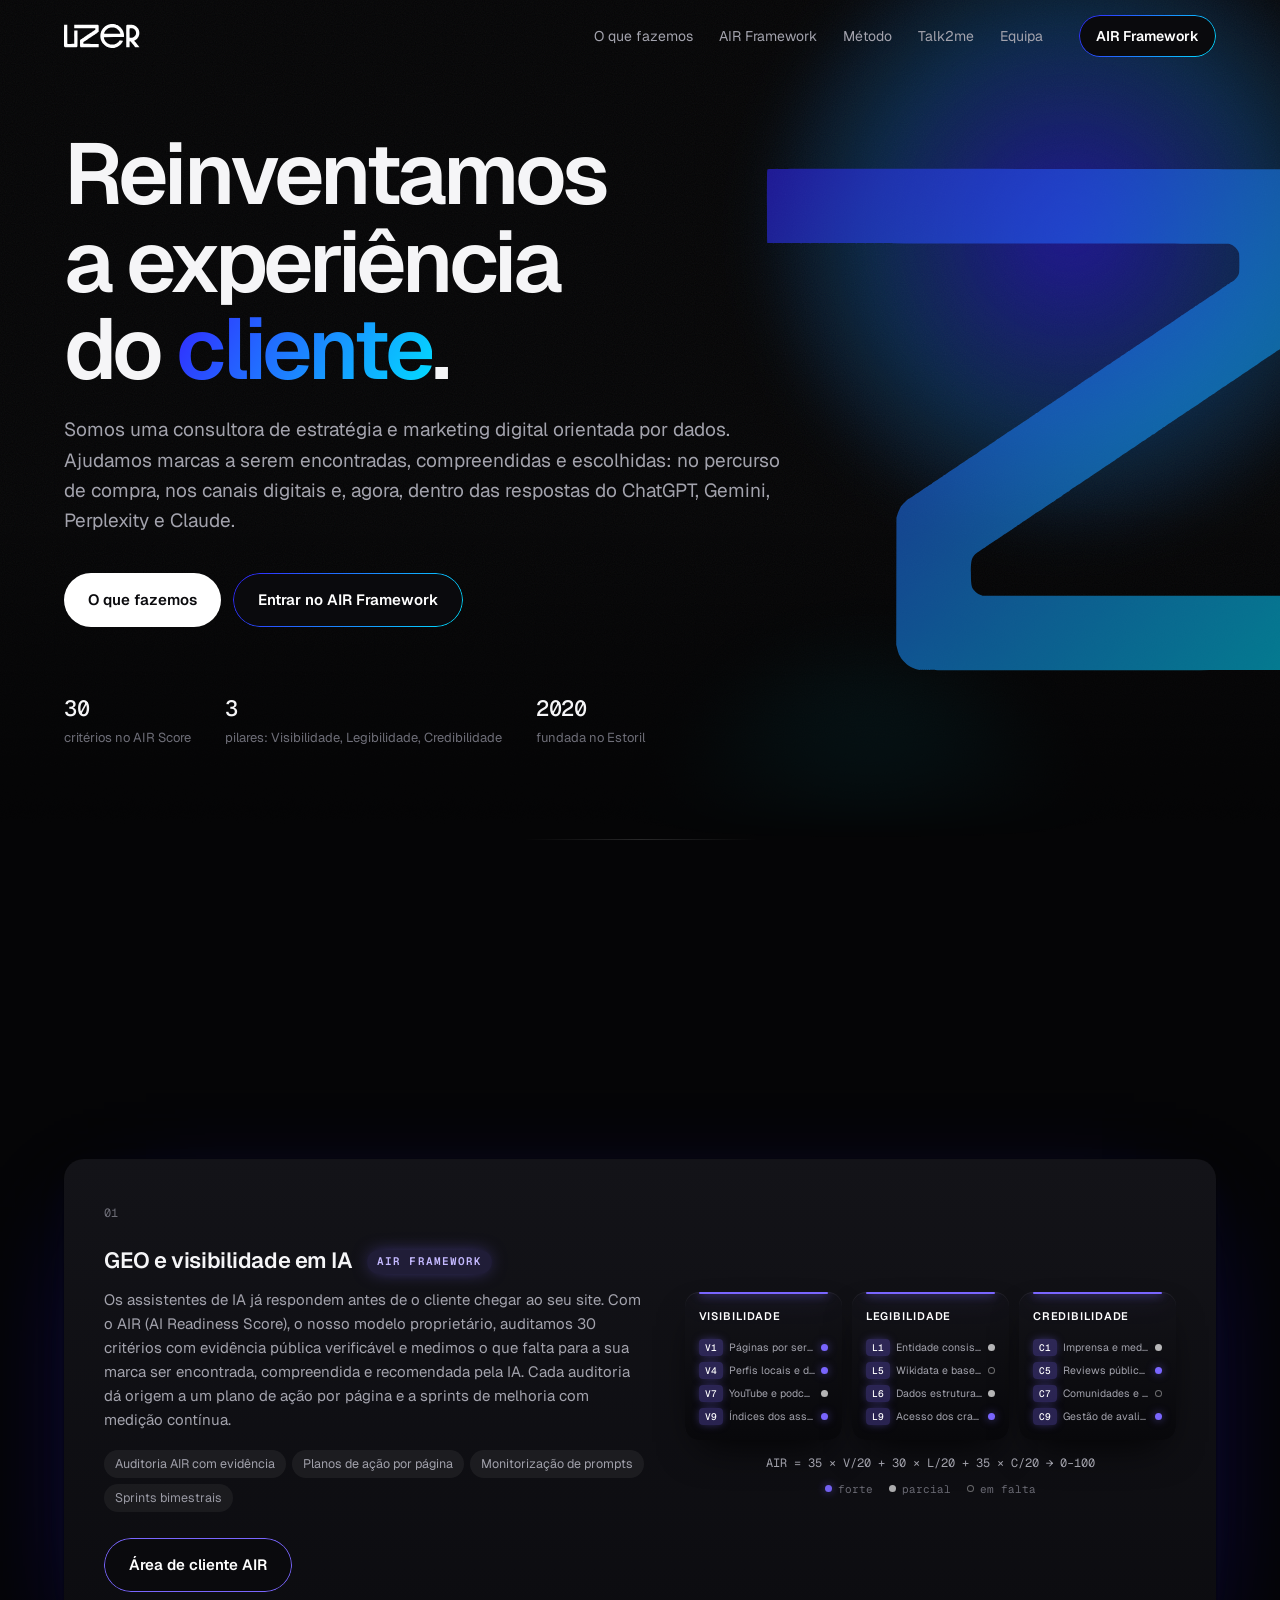
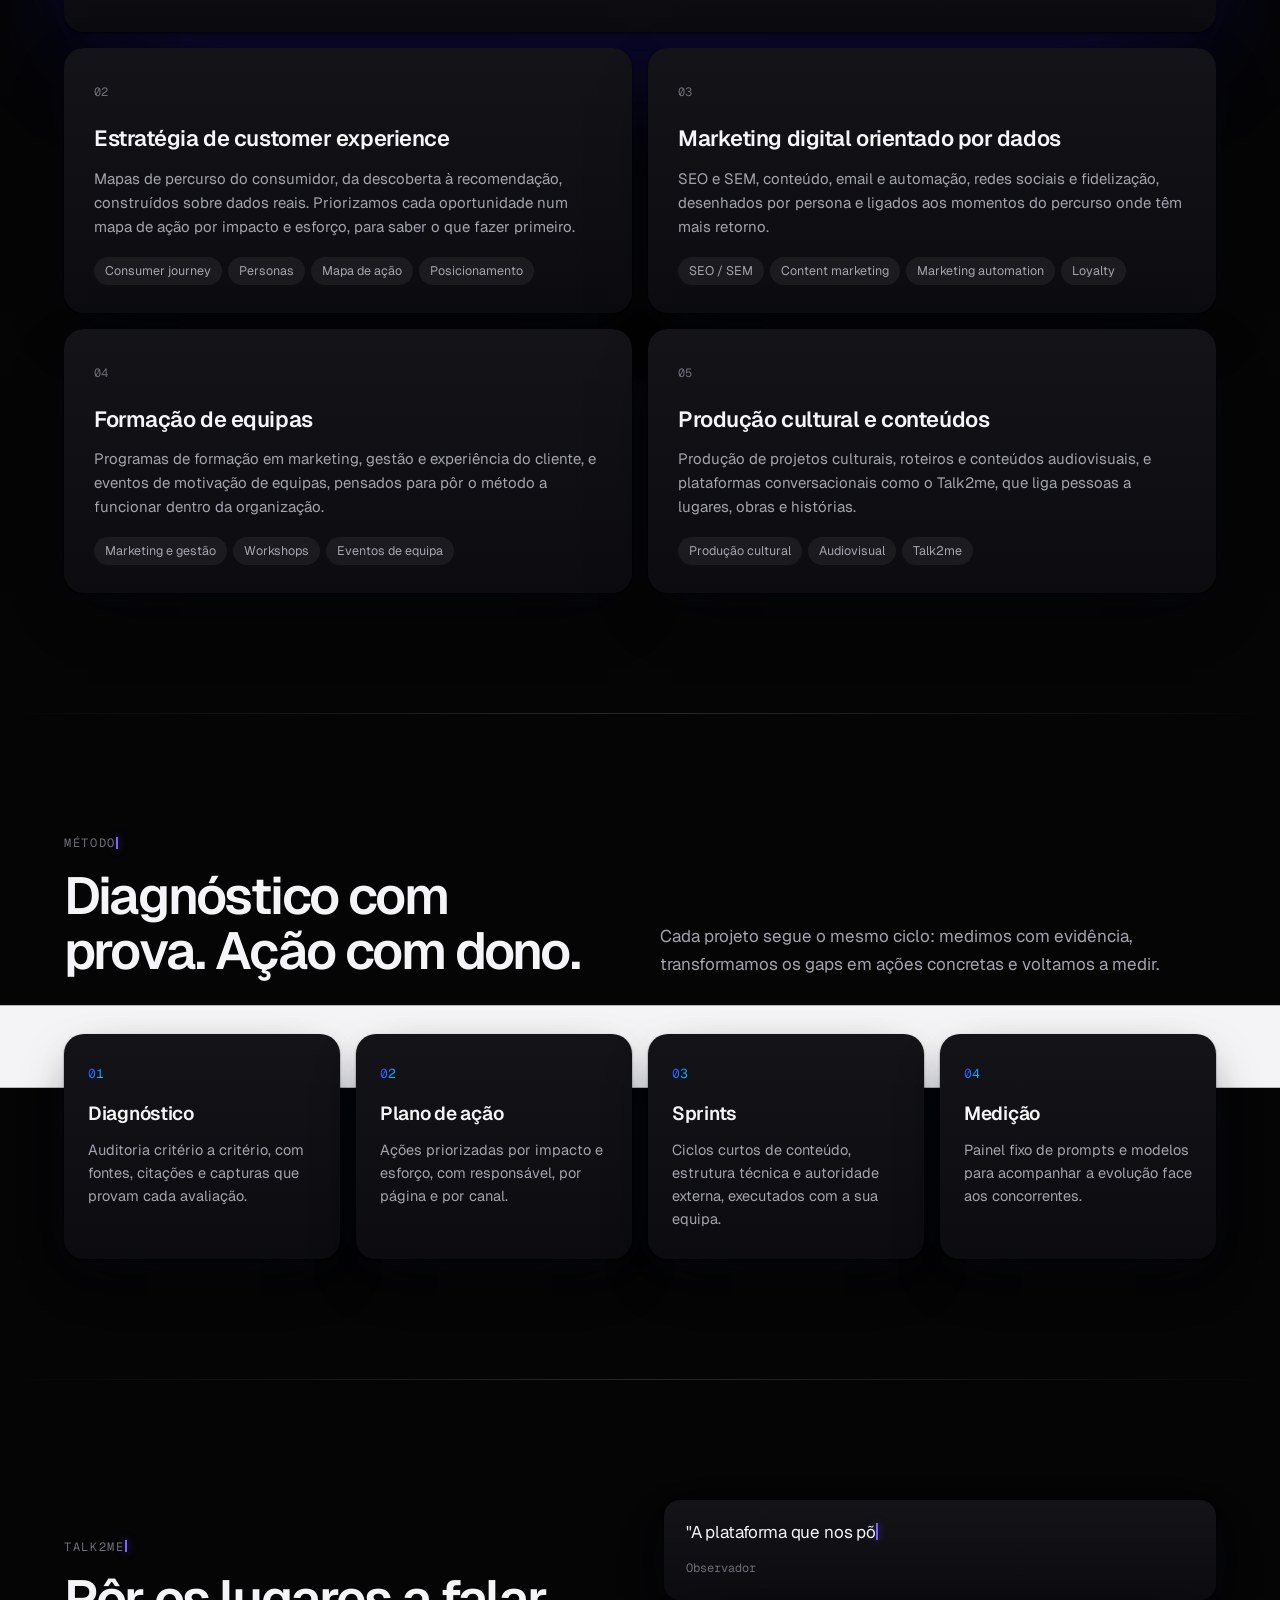
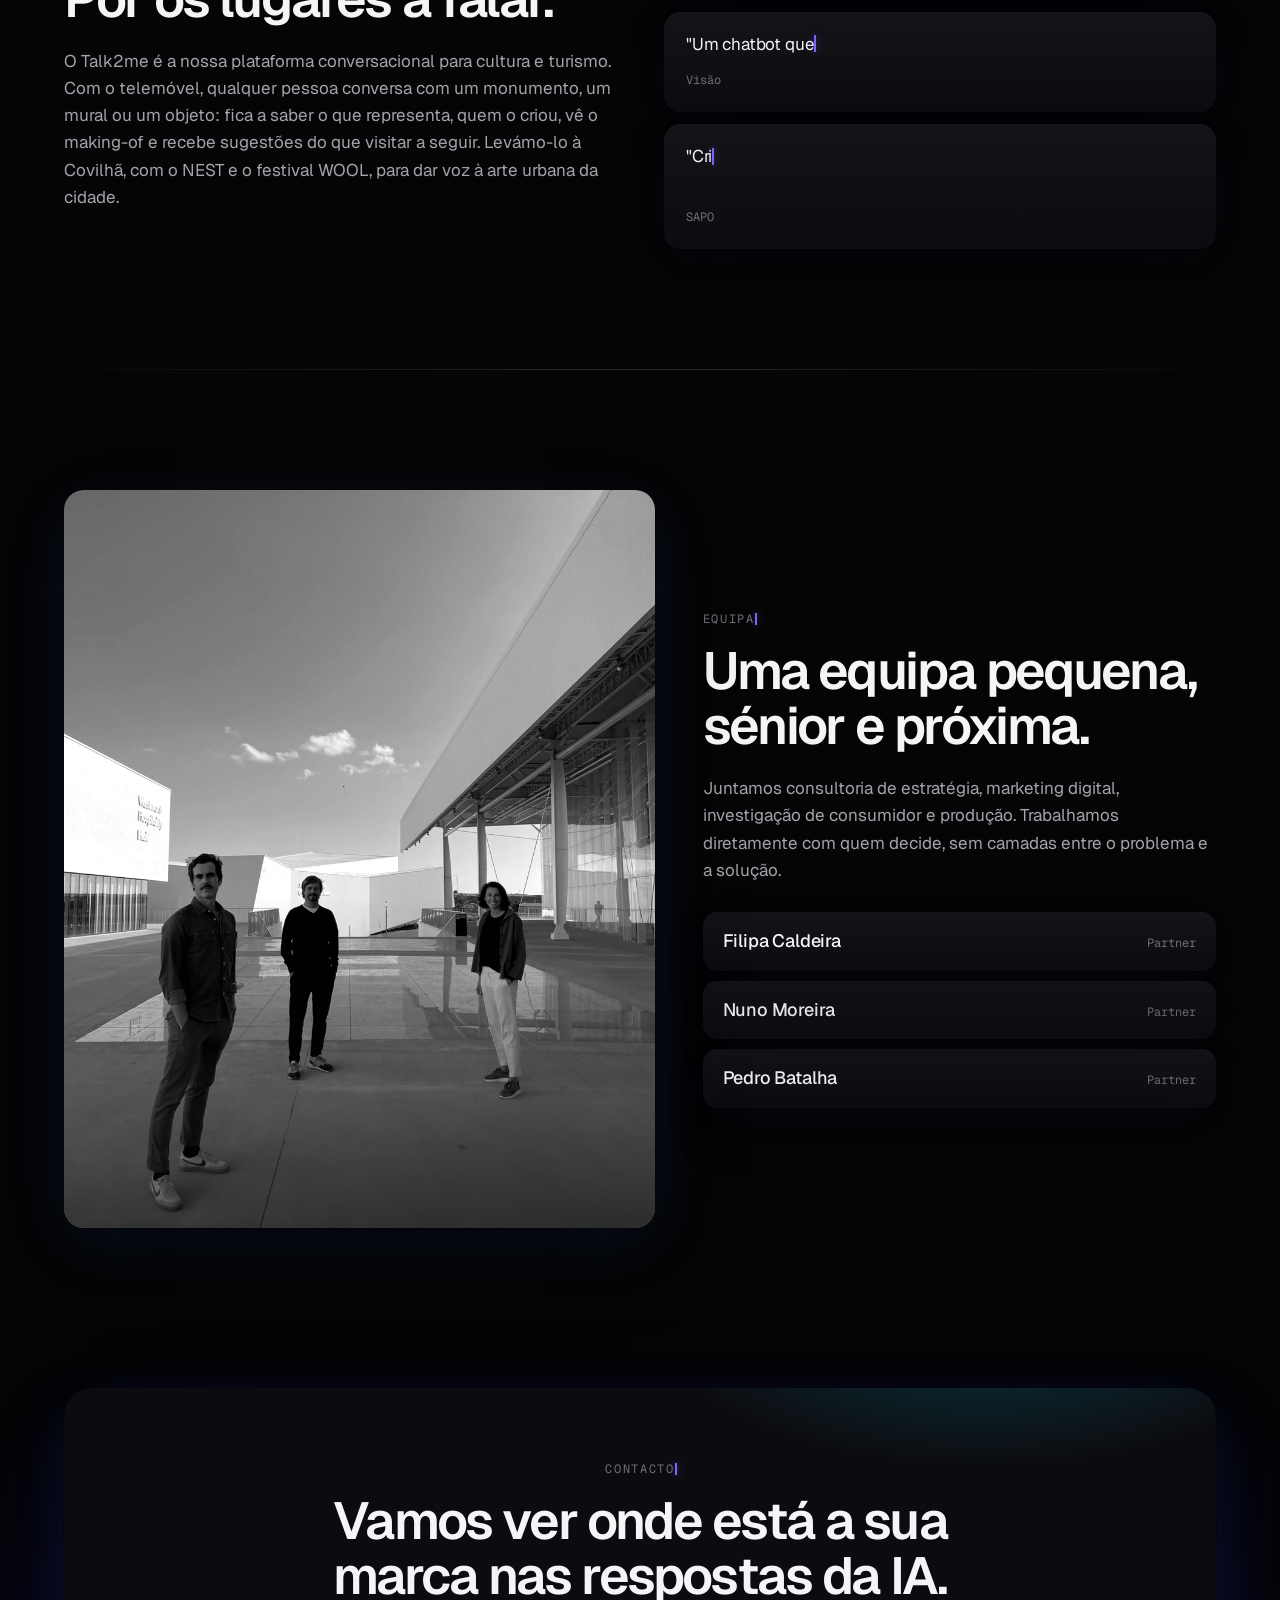
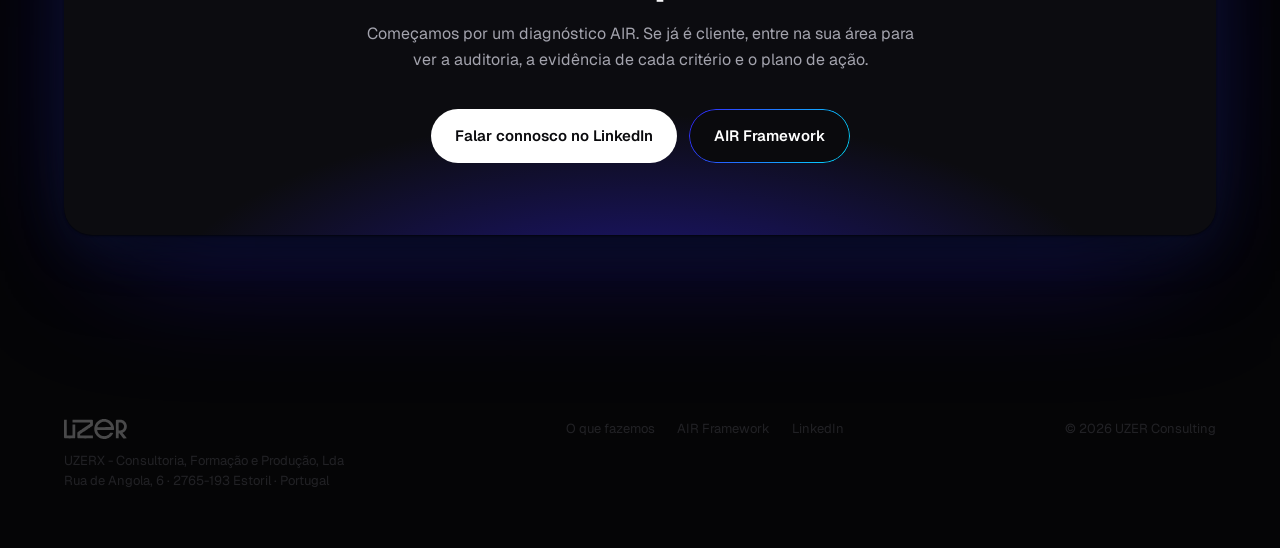
==== commit ac41fbf4: "AIR app: deploy 2026-09-30 01:33" ====
--- a/index.html
+++ b/index.html
@@ -56,8 +56,8 @@
 .btn-air .dot{width:7px;height:7px;border-radius:50%;background:var(--g4);box-shadow:0 0 10px var(--g4)}
 .btn-white{background:#fff;color:#0A0A0D}
 .btn-white:hover{background:#E8E8EE}
-.btn-ghost{border:1px solid var(--hair-2);color:var(--text)}
-.btn-ghost:hover{border-color:rgba(255,255,255,.3);background:rgba(255,255,255,.04)}
+.btn-ghost{background:rgba(255,255,255,.06);color:var(--text);box-shadow:0 1px 2px rgba(0,0,0,.6),0 10px 28px -14px rgba(0,0,0,.95)}
+.btn-ghost:hover{background:rgba(255,255,255,.1)}
 .nav .btn{padding:9px 16px;margin-left:8px}
 @media (max-width:860px){.nav .btn{margin-left:auto}}
 
@@ -118,7 +118,7 @@
 .pill::before{content:"";position:absolute;left:14px;right:14px;top:0;height:2px;border-radius:2px;background:var(--neon);box-shadow:0 0 10px var(--neon),0 0 26px var(--neon-glow)}
 .pill h4{margin:0 0 10px;font-size:11px;letter-spacing:.08em;color:#fff;font-weight:600}
 .pill .row{display:flex;align-items:center;gap:6px;padding:3px 0;font-size:10.5px;color:var(--text-2)}
-.pill .row b{font-family:var(--mono);font-size:9.5px;font-weight:500;color:#fff;background:rgba(122,102,255,.14);box-shadow:inset 0 0 0 1px rgba(150,135,255,.55);border-radius:4px;padding:1px 4px;min-width:24px;text-align:center}
+.pill .row b{font-family:var(--mono);font-size:9.5px;font-weight:500;color:#fff;background:rgba(122,102,255,.28);box-shadow:0 0 10px -2px var(--neon-glow);border-radius:4px;padding:1px 4px;min-width:24px;text-align:center}
 .pill .row span{flex:1;min-width:0;white-space:nowrap;overflow:hidden;text-overflow:ellipsis}
 .pill .row i{width:7px;height:7px;border-radius:50%;flex:0 0 auto;box-shadow:inset 0 0 0 1px rgba(255,255,255,.4)}
 .pill .row i.g{background:var(--neon);box-shadow:0 0 8px var(--neon-glow)}
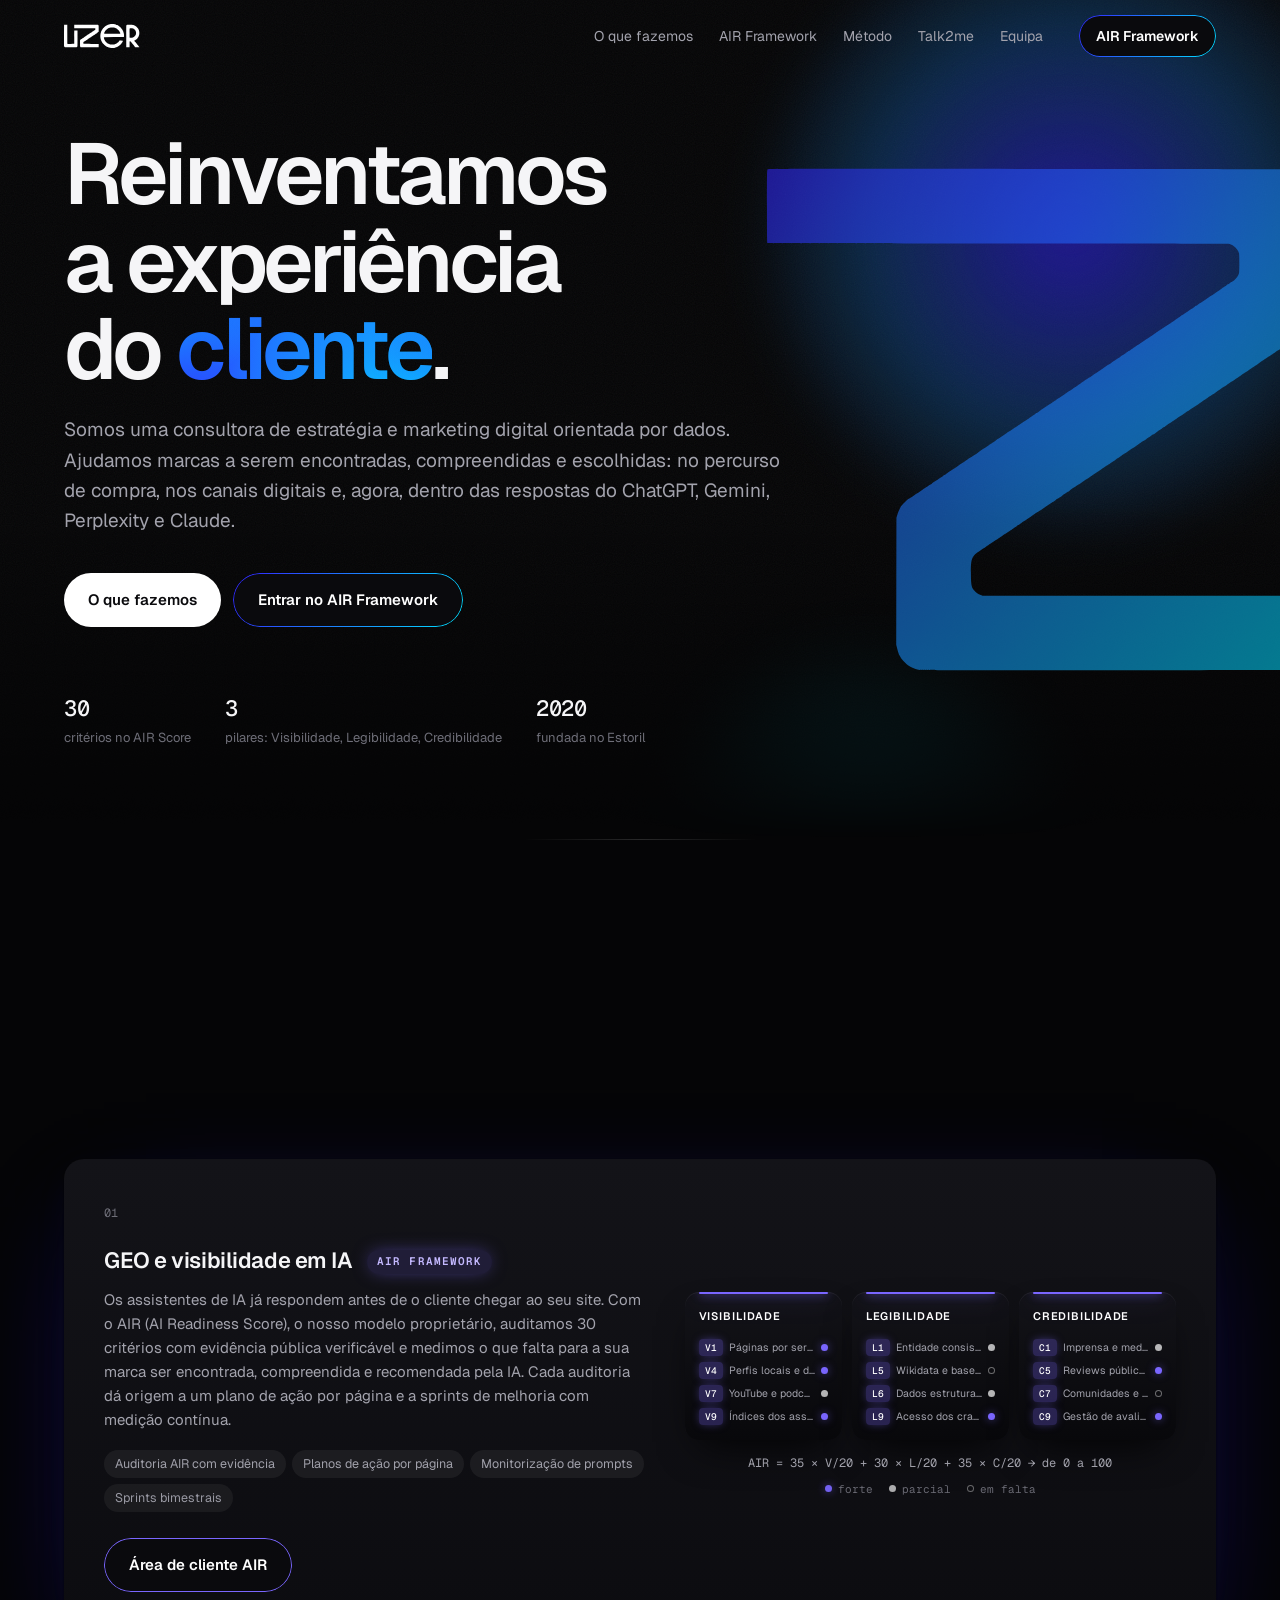
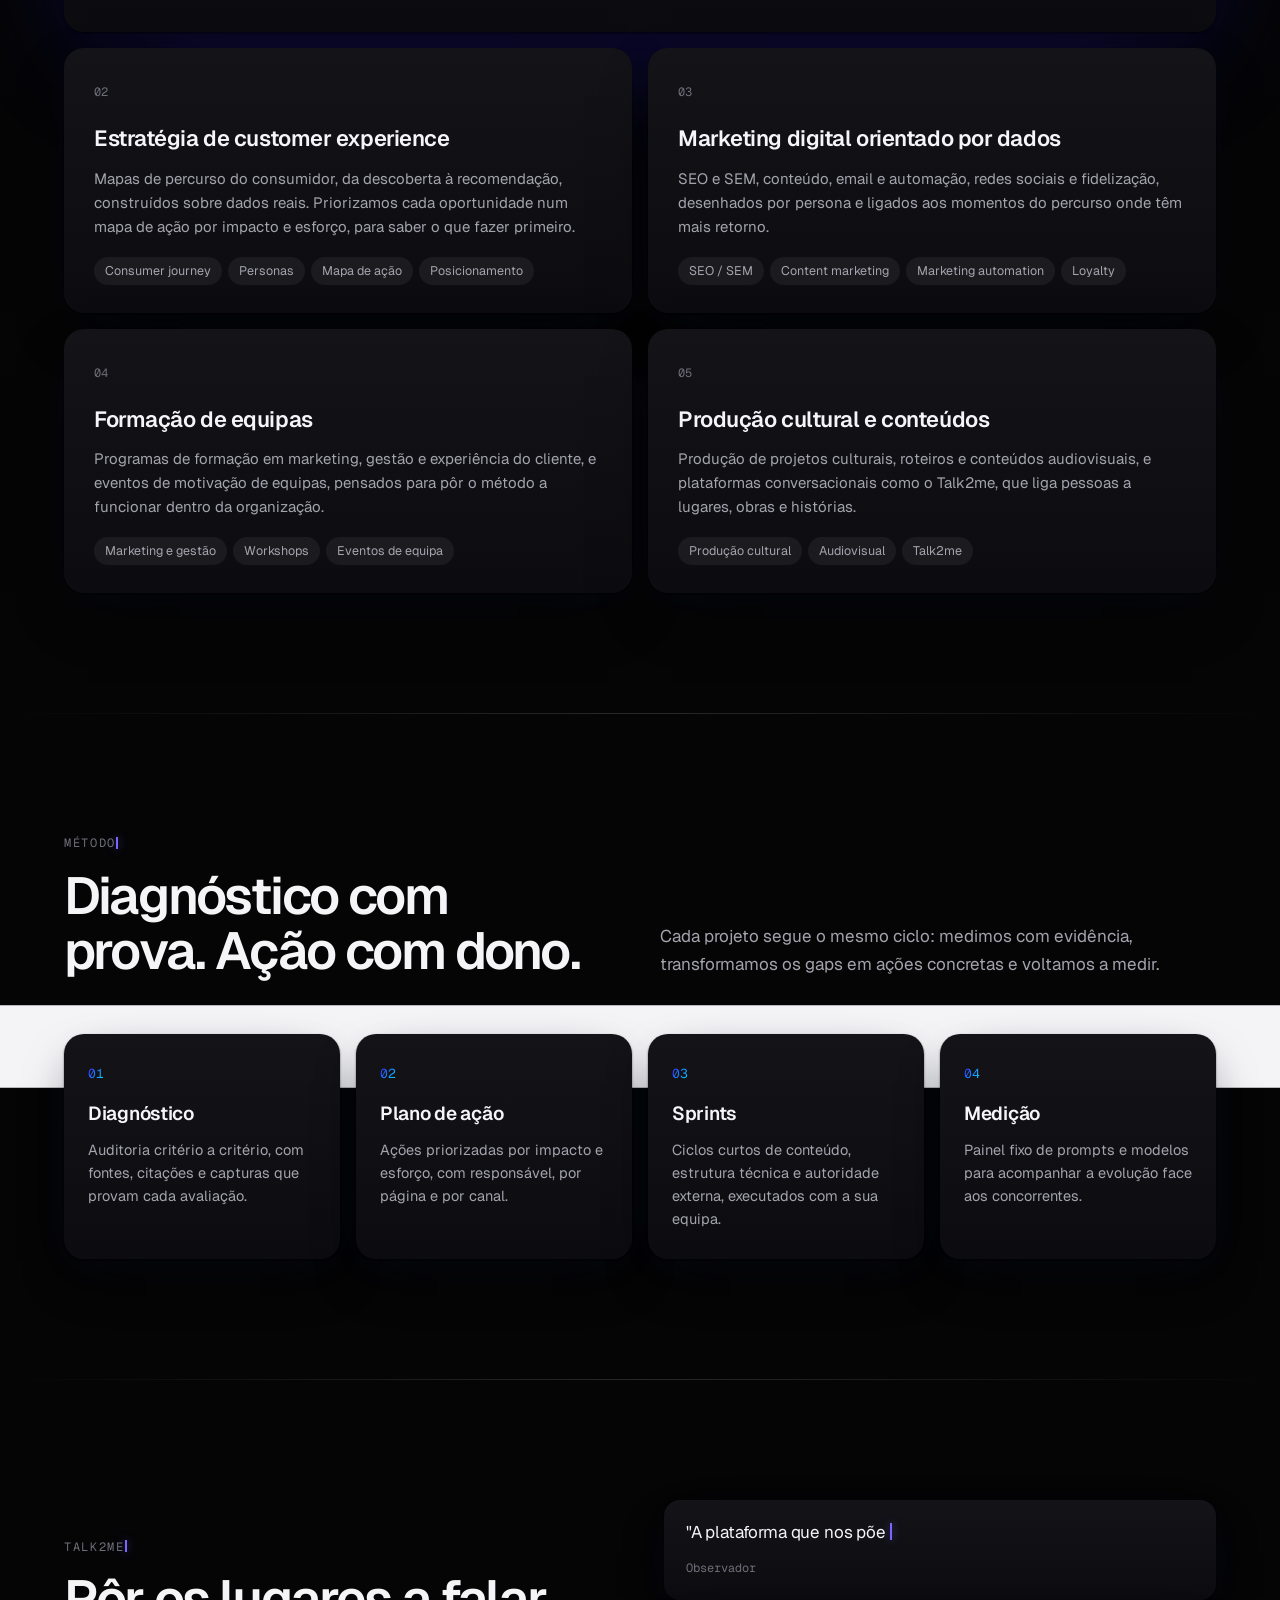
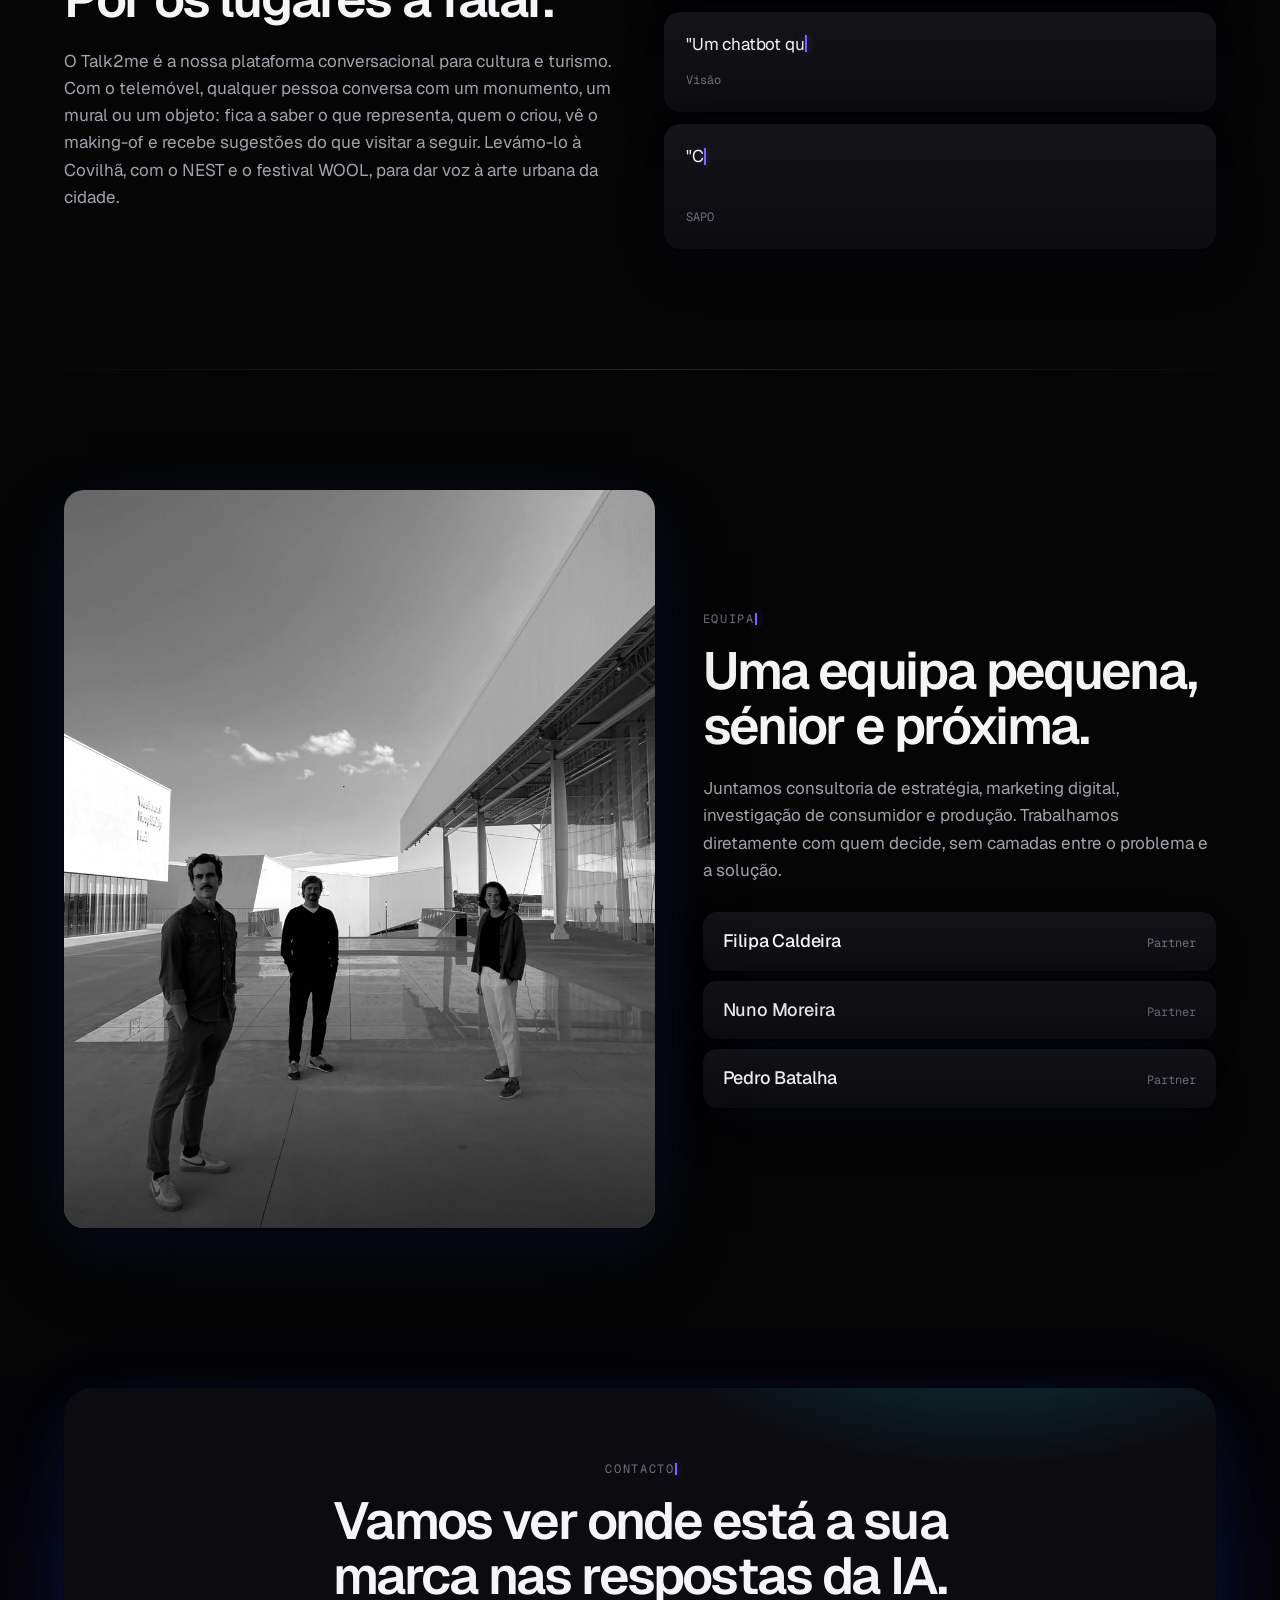
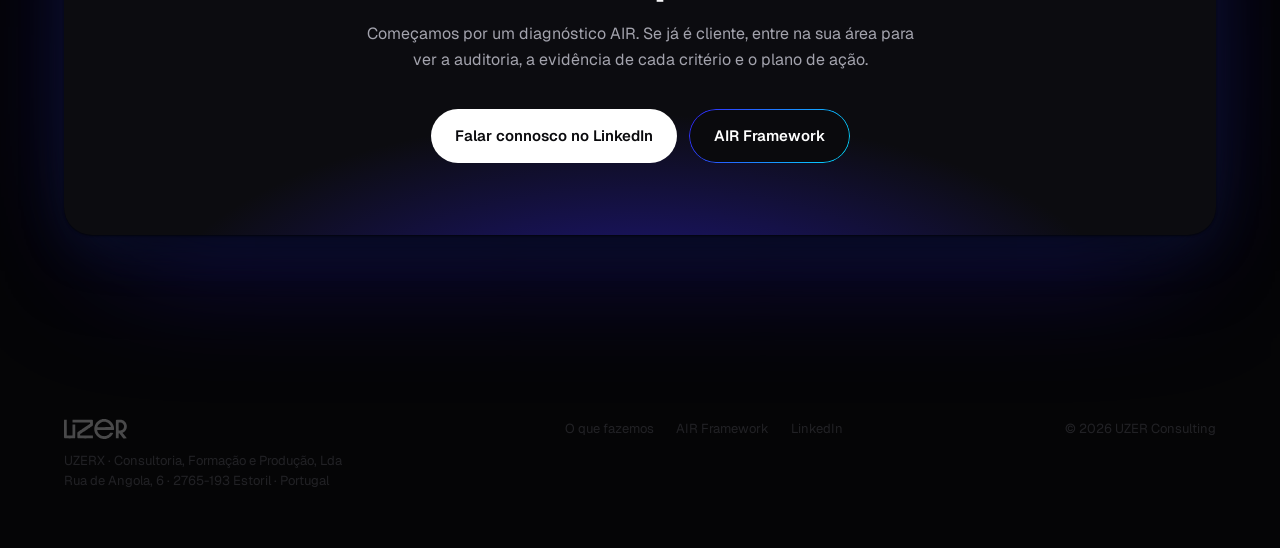
==== commit 7de2dcaf: "AIR app: deploy 2026-09-30 01:35" ====
--- a/index.html
+++ b/index.html
@@ -39,6 +39,13 @@
 @media (max-width:600px){.wrap{padding-inline:16px}}
 .logo{display:block;color:#fff}.logo svg{display:block;height:100%;width:auto}
 .grad-text{background:var(--grad);-webkit-background-clip:text;background-clip:text;color:transparent}
+.grad-text.cloud{background-image:
+    radial-gradient(38% 58% at 22% 38%,rgba(0,225,255,.95),transparent 72%),
+    radial-gradient(46% 70% at 74% 62%,rgba(51,34,255,.95),transparent 72%),
+    radial-gradient(34% 52% at 52% 18%,rgba(26,140,255,.9),transparent 70%),
+    linear-gradient(120deg,var(--g2),var(--g3) 55%,var(--g4));
+  background-size:230% 230%,240% 240%,260% 260%,100% 100%;background-position:30% 40%,70% 60%,50% 30%,0 0;
+  transition:background-position 7.5s cubic-bezier(.45,.05,.55,.95)}
 
 /* nav */
 .nav{position:fixed;top:0;left:0;right:0;z-index:50;padding-top:env(safe-area-inset-top,0px);transition:background .25s,box-shadow .25s}
@@ -178,6 +185,10 @@
 .rise{animation:rise .8s cubic-bezier(.2,.7,.2,1) both}
 .rise.d1{animation-delay:.08s}.rise.d2{animation-delay:.16s}.rise.d3{animation-delay:.24s}.rise.d4{animation-delay:.32s}
 @keyframes rise{from{opacity:0;transform:translateY(14px)}to{opacity:1;transform:none}}
+/* cursor: seta branca de cantos arredondados, na direção normal e um pouco maior; um pouco maior ainda sobre links e botões */
+html{cursor:url("data:image/svg+xml,%3Csvg xmlns='http://www.w3.org/2000/svg' width='32' height='32' viewBox='0 0 32 32'%3E%3Cpath d='M5.00 3.00 L5.00 22.00 L10.00 17.50 L13.50 25.00 L17.00 23.40 L13.60 16.00 L20.00 15.60 Z' fill='%23FFFFFF' stroke='%230A0A0D' stroke-width='1.50' stroke-linejoin='round' stroke-linecap='round'/%3E%3C/svg%3E") 5 3, auto}
+a,button,[role=button],label,summary,.btn{cursor:url("data:image/svg+xml,%3Csvg xmlns='http://www.w3.org/2000/svg' width='36' height='36' viewBox='0 0 36 36'%3E%3Cpath d='M5.60 3.36 L5.60 24.64 L11.20 19.60 L15.12 28.00 L19.04 26.21 L15.23 17.92 L22.40 17.47 Z' fill='%23FFFFFF' stroke='%230A0A0D' stroke-width='1.68' stroke-linejoin='round' stroke-linecap='round'/%3E%3C/svg%3E") 6 3, pointer}
+input,textarea,[contenteditable]{cursor:text}
 /* parallax: o JS só mexe em translate/scale/opacity (propriedades independentes de transform) */
 .divider{transform-origin:50% 50%}
 
@@ -427,7 +438,7 @@
       </svg>
     </div>
     <div class="wrap">
-      <h1 class="rise d1" data-hero="0.30">Reinventamos a experiência do <span class="grad-text">cliente</span>.</h1>
+      <h1 class="rise d1" data-hero="0.30">Reinventamos a experiência do <span class="grad-text cloud">cliente</span>.</h1>
       <p class="lead rise d2" data-hero="0.22">Somos uma consultora de estratégia e marketing digital orientada por dados. Ajudamos marcas a serem encontradas, compreendidas e escolhidas: no percurso de compra, nos canais digitais e, agora, dentro das respostas do ChatGPT, Gemini, Perplexity e Claude.</p>
       <div class="hero-ctas rise d3" data-hero="0.15">
         <a class="btn btn-white" href="#servicos">O que fazemos</a>
@@ -475,7 +486,7 @@
               <div class="row"><b>C7</b><span>Comunidades e fóruns</span><i class="r"></i></div>
               <div class="row"><b>C9</b><span>Gestão de avaliações</span><i class="g"></i></div></div>
           </div>
-          <div class="formula">AIR = 35 × V/20 + 30 × L/20 + 35 × C/20 → 0–100</div>
+          <div class="formula">AIR = 35 × V/20 + 30 × L/20 + 35 × C/20 → de 0 a 100</div>
           <div class="legend"><span><i class="g"></i>forte</span><span><i class="y"></i>parcial</span><span><i></i>em falta</span></div>
         </div>
       </article>
@@ -688,7 +699,7 @@
 -126 56 -162 122 -28 49 -28 49 -28 1679 0 1630 0 1630 21 1670 37 70 86 112
 159 136 14 5 158 7 320 5 223 -2 318 -7 390 -20z"/>
 </g></svg></span>
-    UZERX - Consultoria, Formação e Produção, Lda<br>
+    UZERX · Consultoria, Formação e Produção, Lda<br>
     Rua de Angola, 6 · 2765-193 Estoril · Portugal
   </div>
   <div class="foot-links">
@@ -863,6 +874,17 @@
     requestAnimationFrame(step);
   });
 })();
+
+  /* "cliente": o gradiente deriva devagar e ao acaso, como uma nuvem */
+  const cloud = document.querySelector(".hero .cloud");
+  if (cloud && !matchMedia("(prefers-reduced-motion: reduce)").matches) {
+    const r = (a, b) => (a + Math.random() * (b - a)).toFixed(0);
+    const drift = () => {
+      cloud.style.backgroundPosition = `${r(5,95)}% ${r(10,90)}%, ${r(5,95)}% ${r(10,90)}%, ${r(5,95)}% ${r(10,90)}%, 0 0`;
+      setTimeout(drift, 5200 + Math.random() * 3200);
+    };
+    setTimeout(drift, 400);
+  }
 </script>
 </body>
 </html>
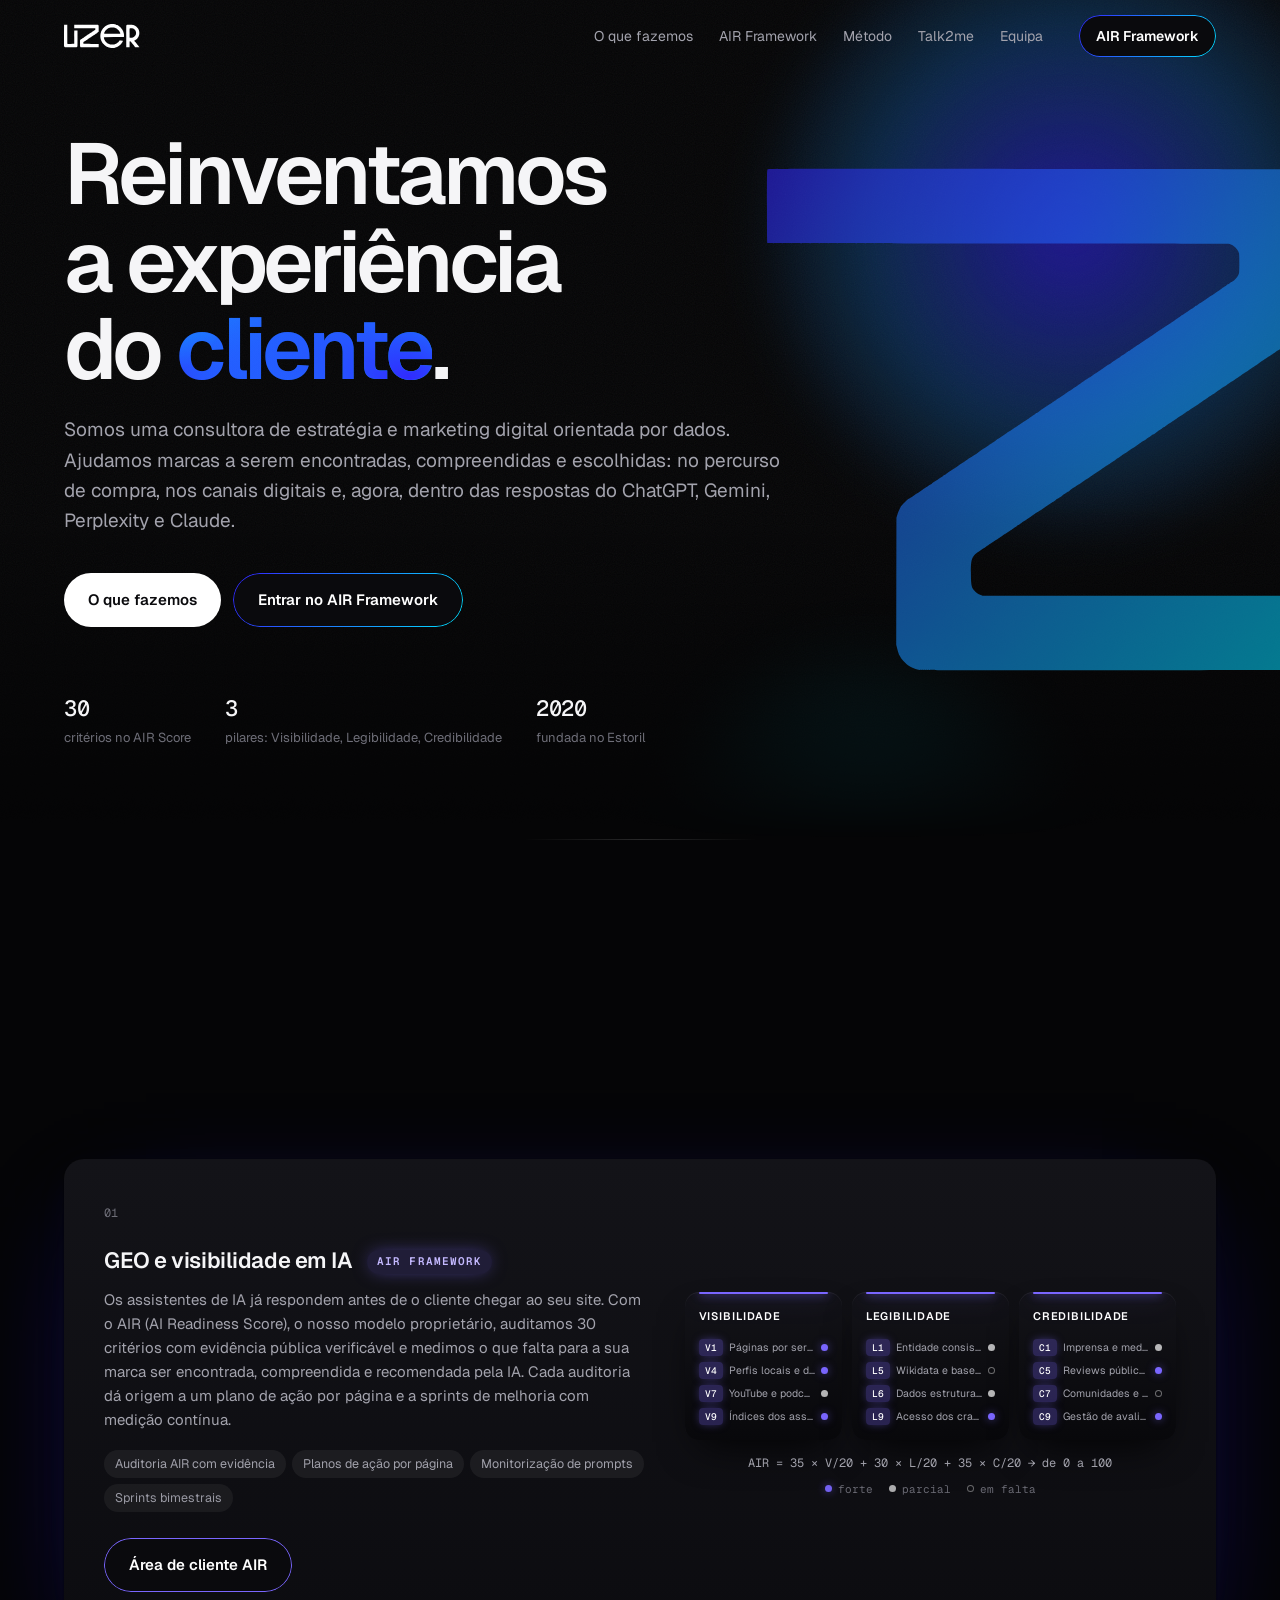
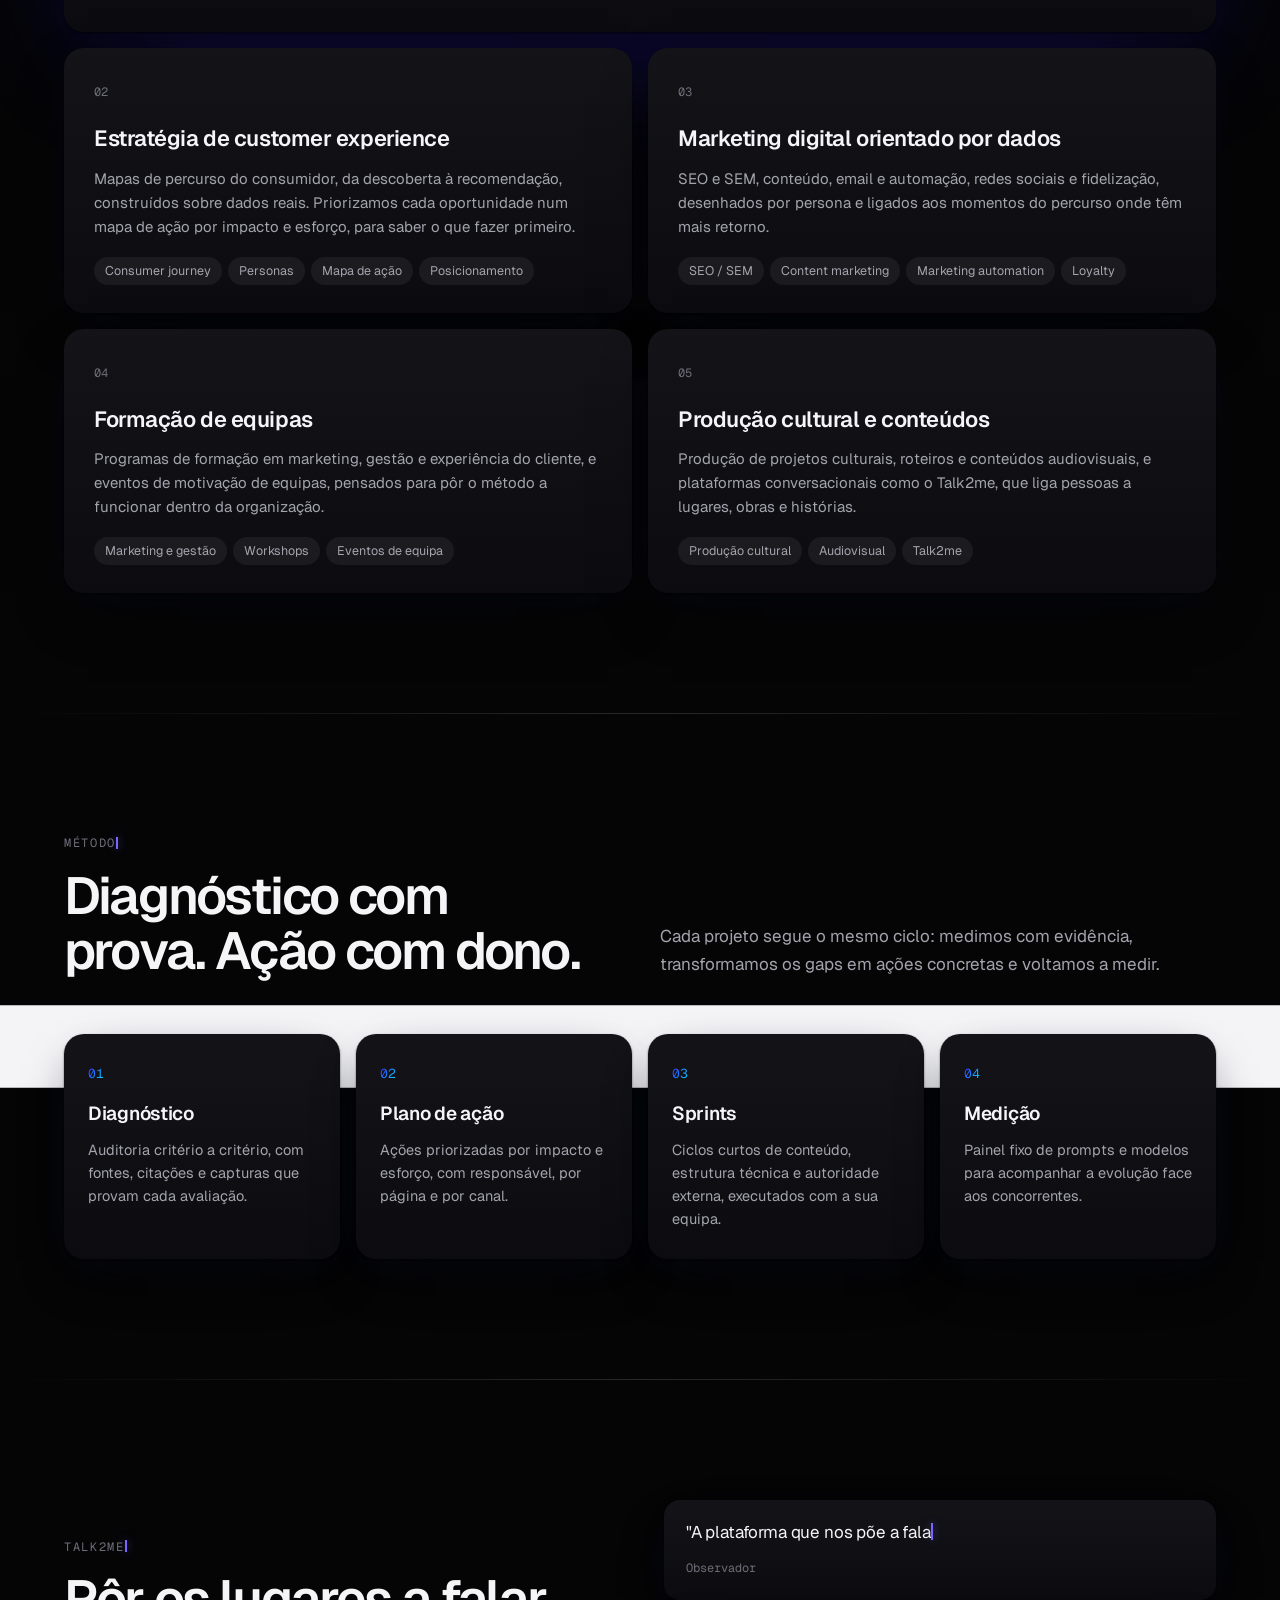
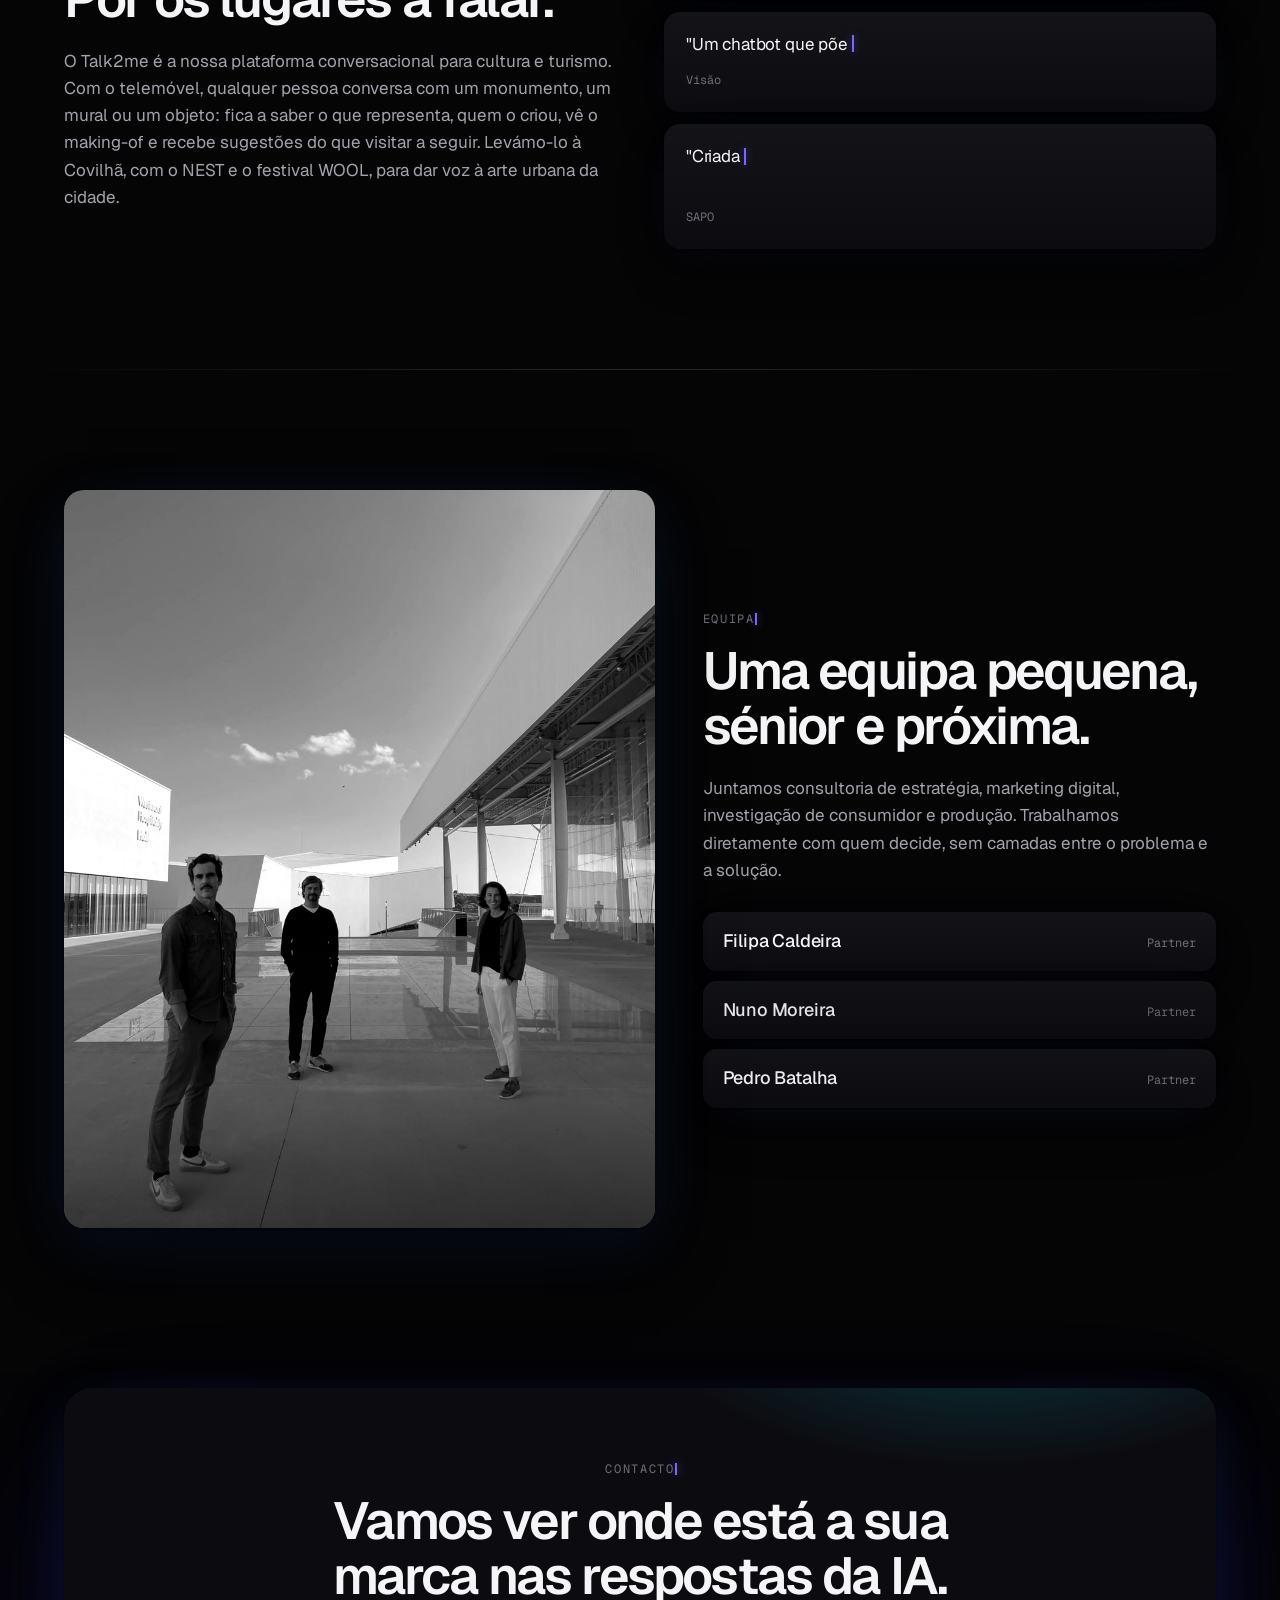
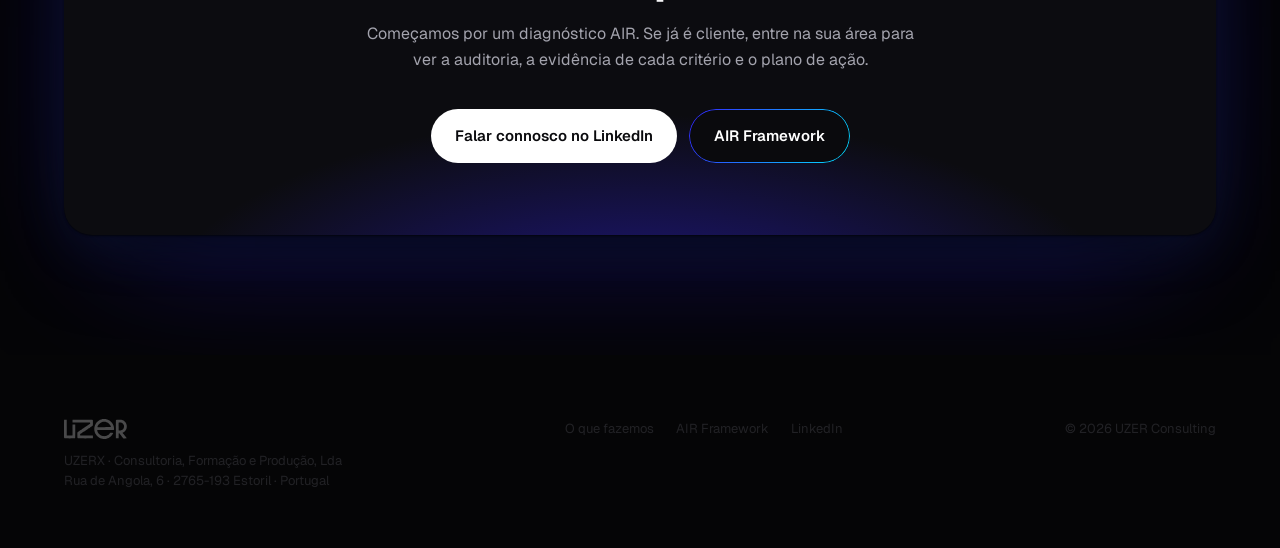
==== commit 23e19037: "AIR app: deploy 2026-09-30 01:36" ====
--- a/index.html
+++ b/index.html
@@ -79,6 +79,8 @@
 .zwrap{position:absolute;right:max(-40px,calc(50% - 700px));top:50%;width:min(560px,55vw);aspect-ratio:1410/1290;transform:translateY(-50%);pointer-events:none}
 .bigz{display:block;width:100%;height:100%;overflow:visible;opacity:calc(.55 * var(--zfade,1))}
 @media (max-width:900px){.zwrap{right:-80px;width:90vw}.bigz{opacity:calc(.35 * var(--zfade,1))}}
+main>section:not(.hero),footer{position:relative;z-index:3;background:var(--bg)}
+main>.divider{position:relative;z-index:4}
 .grain{position:absolute;inset:0;opacity:.05;mix-blend-mode:overlay;background-image:url("data:image/svg+xml,%3Csvg xmlns='http://www.w3.org/2000/svg' width='160' height='160'%3E%3Cfilter id='n'%3E%3CfeTurbulence type='fractalNoise' baseFrequency='.9' numOctaves='2'/%3E%3C/filter%3E%3Crect width='100%25' height='100%25' filter='url(%23n)'/%3E%3C/svg%3E")}
 .hero .wrap{position:relative;z-index:2;width:100%}
 .eyebrow{display:inline-flex;align-items:center;gap:10px;font-family:var(--mono);font-size:12px;letter-spacing:.12em;text-transform:uppercase;color:var(--text-2);border-radius:999px;padding:7px 15px;background:rgba(255,255,255,.05);box-shadow:0 8px 24px -8px rgba(0,0,0,.8)}
@@ -800,7 +802,6 @@
       // O corpo do Z não sai do sítio; só fica para trás na vertical para continuar à vista enquanto estica.
       const d = ease(clamp(sy / (hh * 0.7))) * EXT;
       bigz.style.translate = `0 ${(sy * 0.62).toFixed(1)}px`;
-      bigz.style.setProperty("--zfade", (1 - ease(clamp((sy - hh * 0.4) / (hh * 0.35)))).toFixed(3));   // dissolve-se quando o conteúdo entra
       bars.forEach(b => {
         b.el.setAttribute("width", d > 0.5 ? (d + 6).toFixed(1) : "0");
         b.el.setAttribute("x", (b.left ? b.at - d : b.at).toFixed(1));
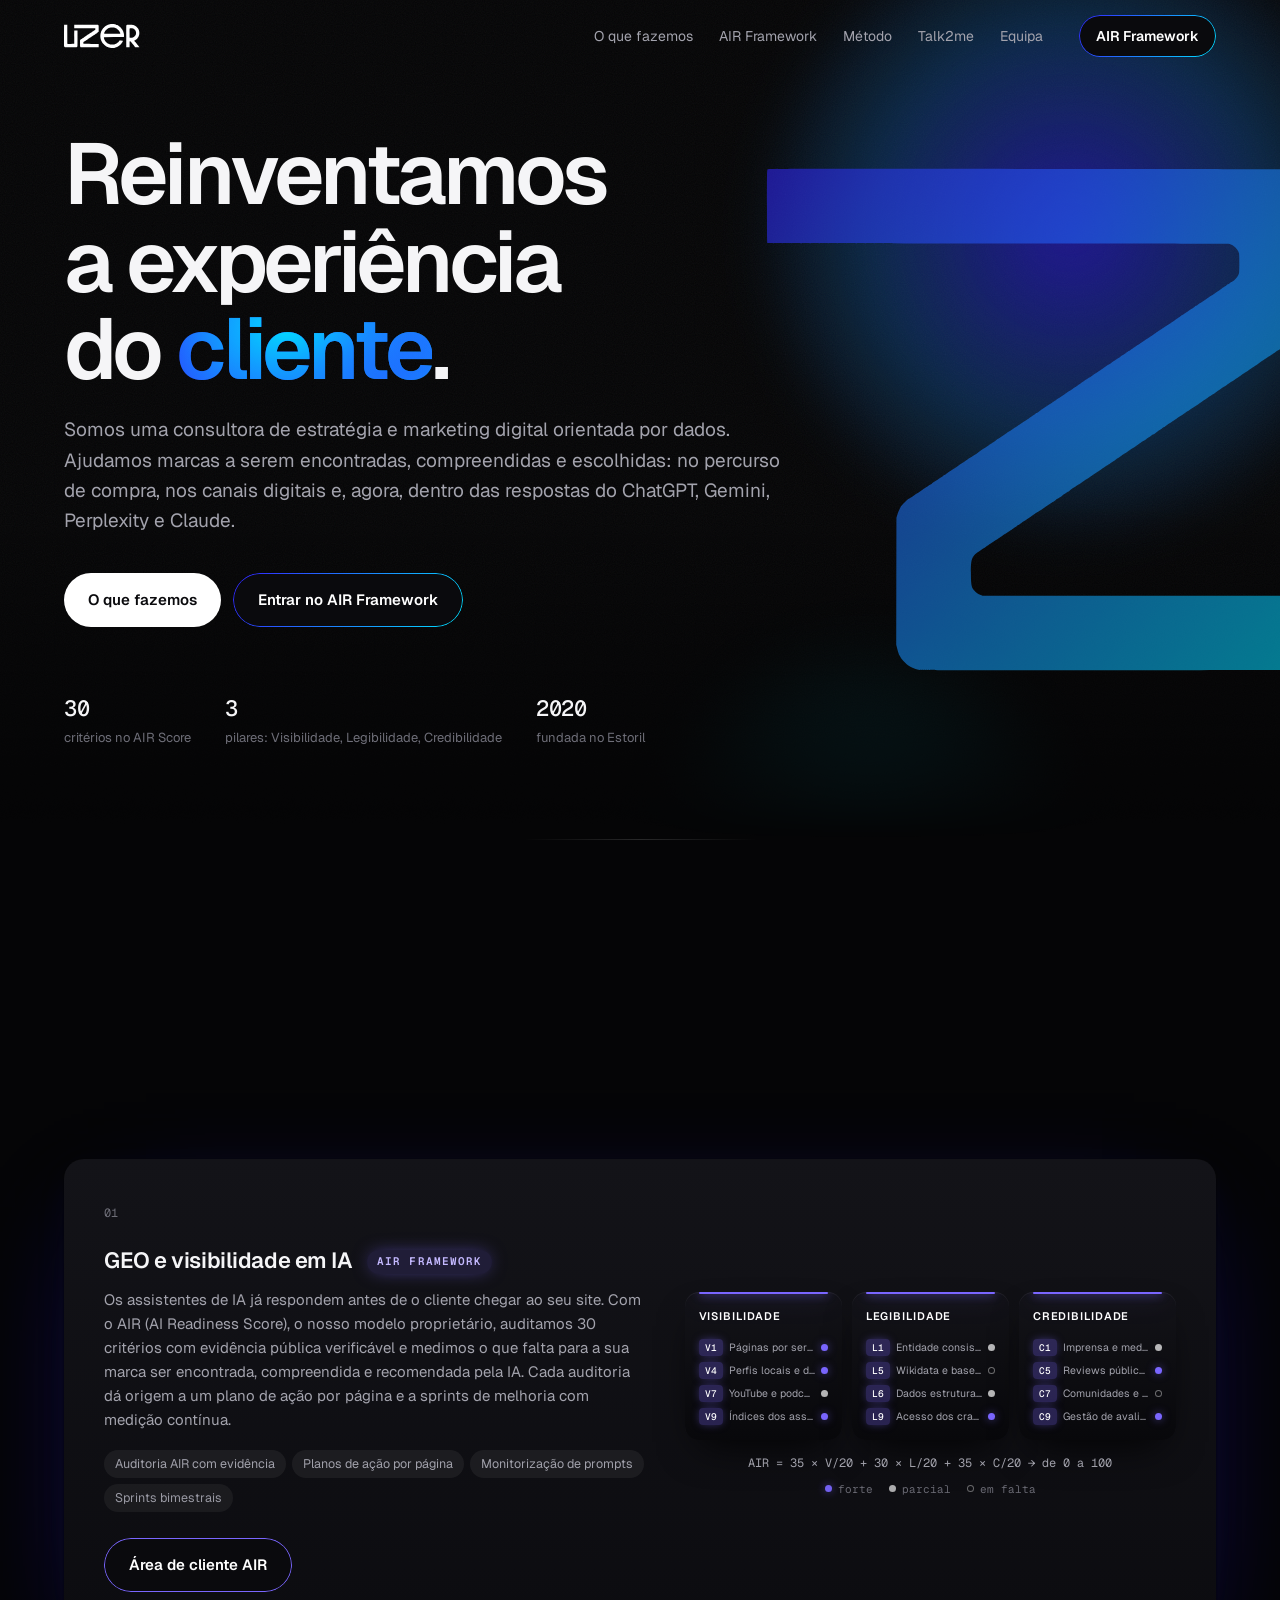
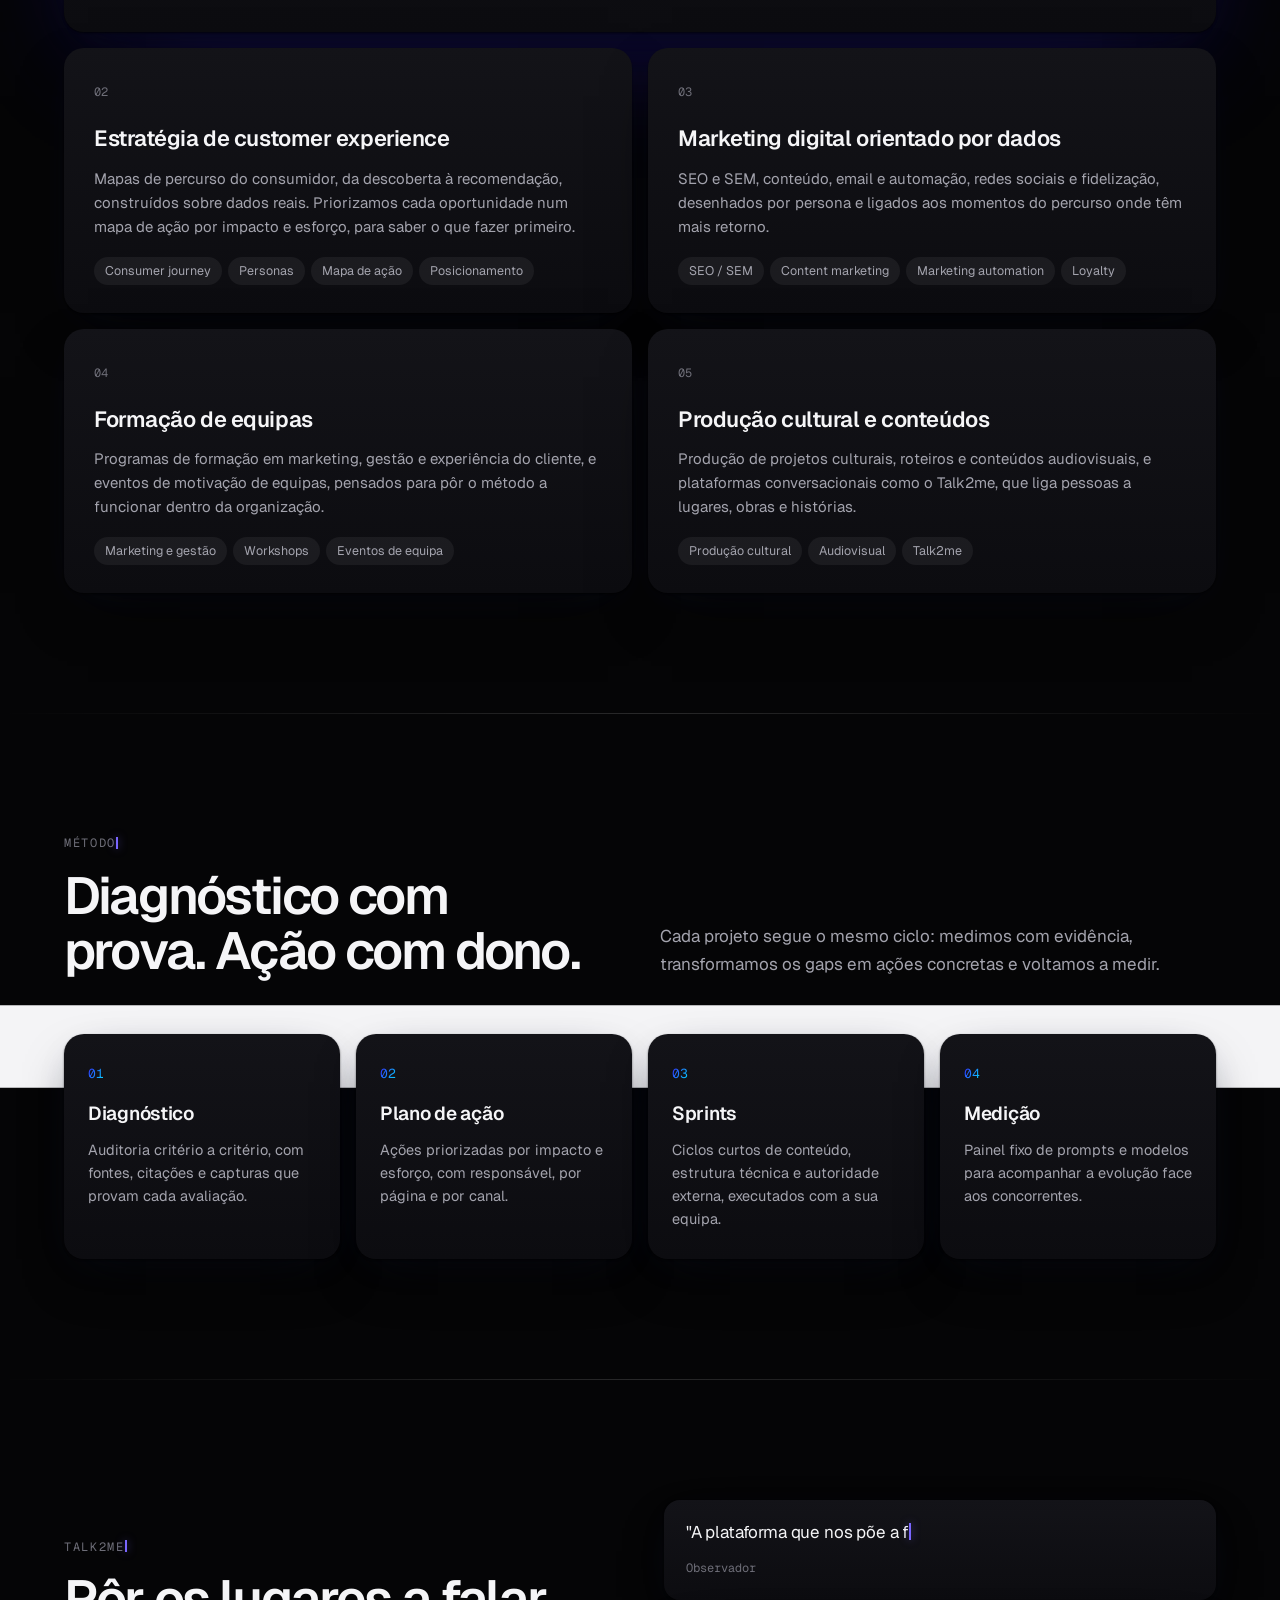
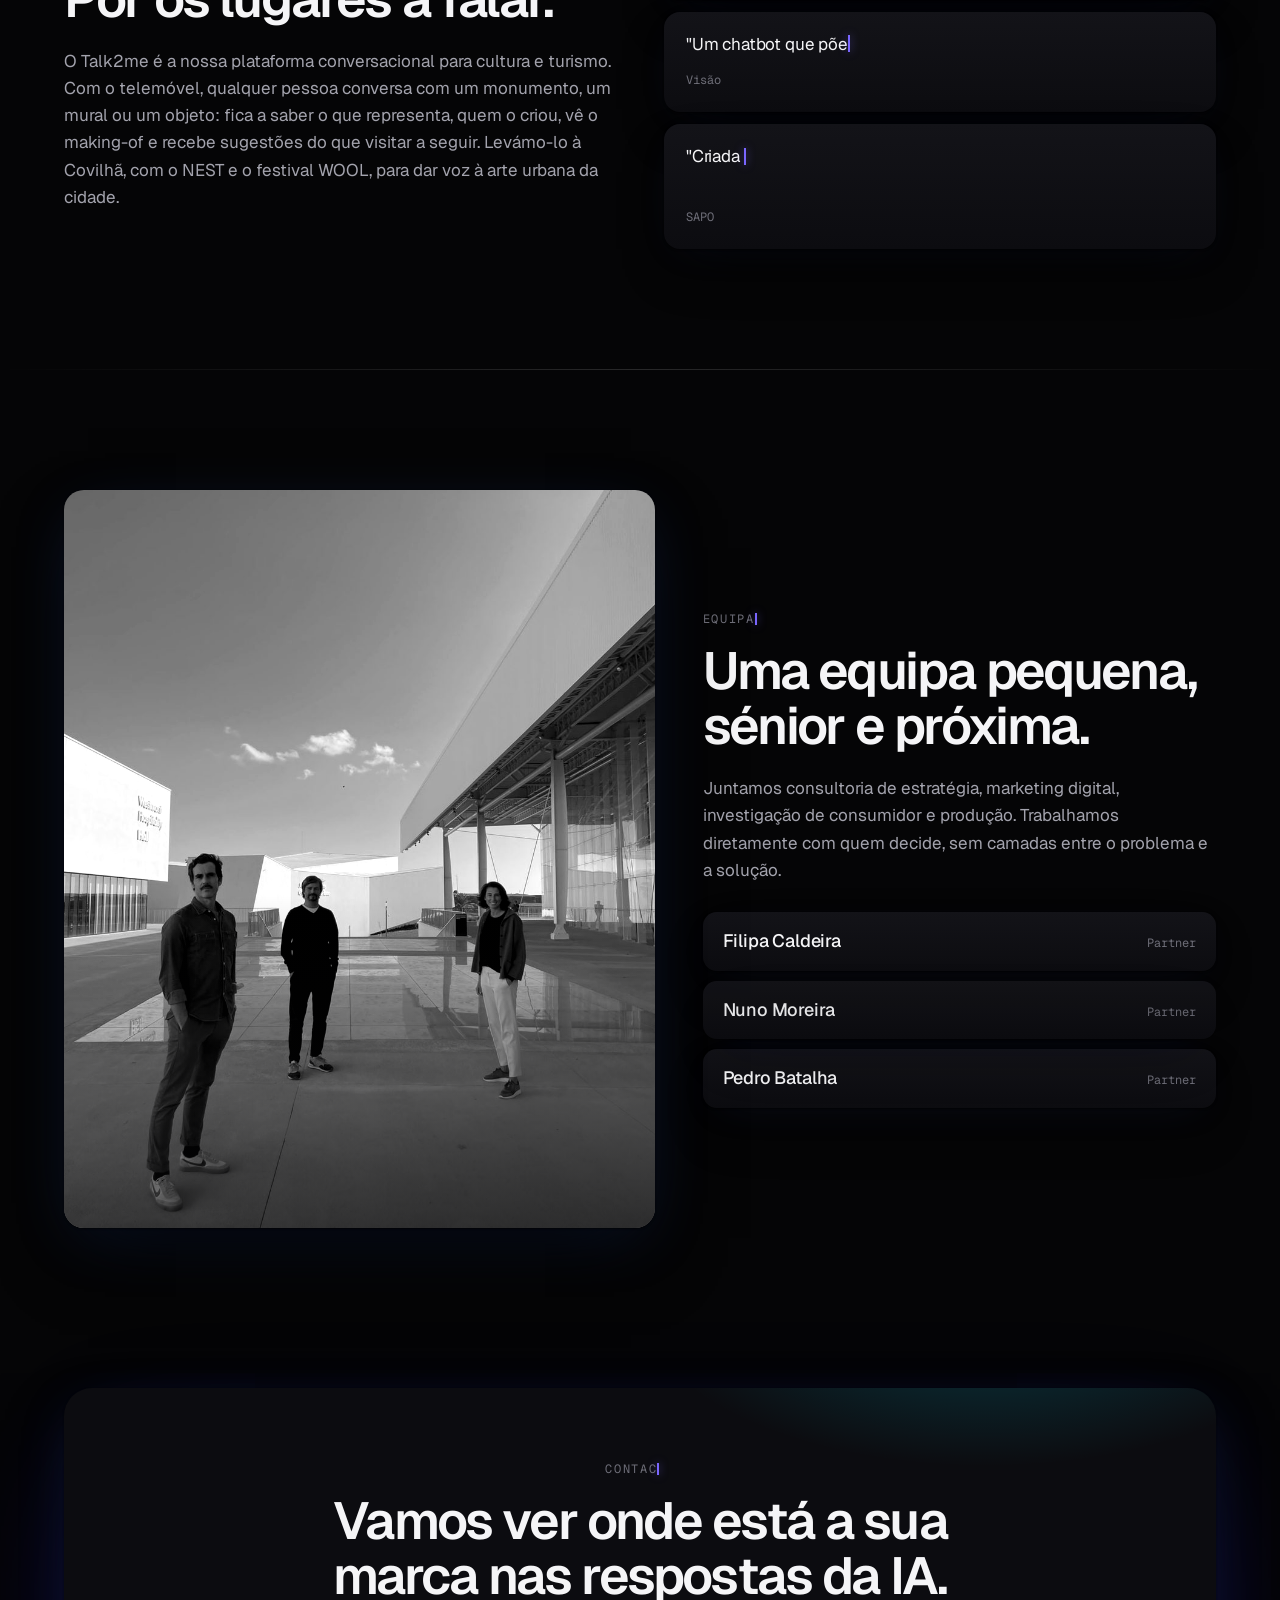
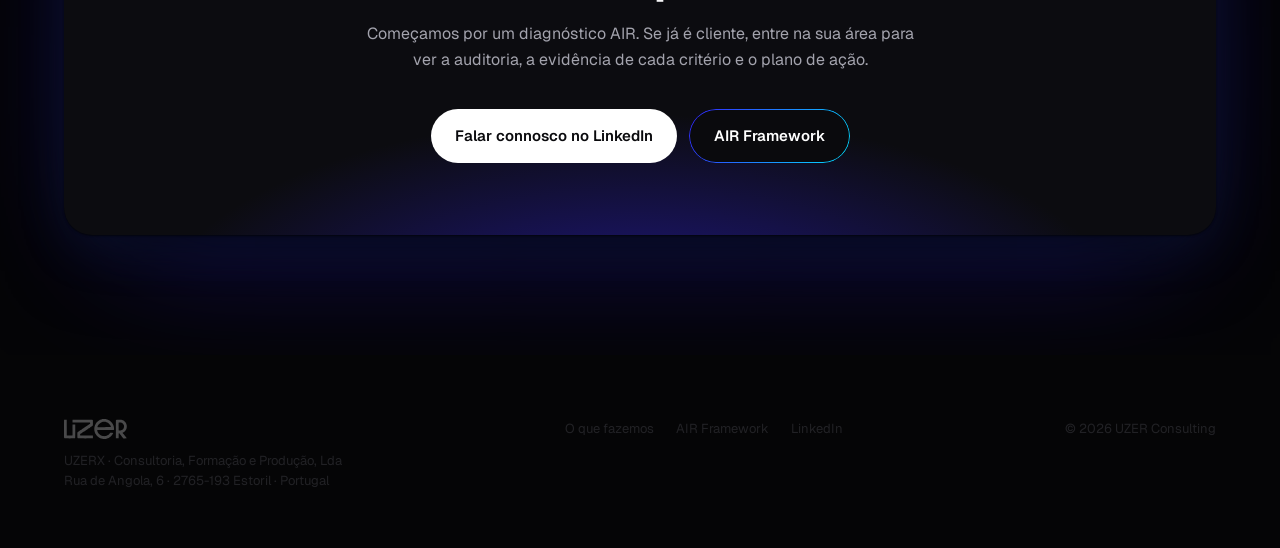
==== commit 7e5353dc: "AIR app: deploy 2026-09-30 01:37" ====
--- a/index.html
+++ b/index.html
@@ -45,7 +45,7 @@
     radial-gradient(34% 52% at 52% 18%,rgba(26,140,255,.9),transparent 70%),
     linear-gradient(120deg,var(--g2),var(--g3) 55%,var(--g4));
   background-size:230% 230%,240% 240%,260% 260%,100% 100%;background-position:30% 40%,70% 60%,50% 30%,0 0;
-  transition:background-position 7.5s cubic-bezier(.45,.05,.55,.95)}
+  transition:background-position 2.8s cubic-bezier(.45,.05,.55,.95)}
 
 /* nav */
 .nav{position:fixed;top:0;left:0;right:0;z-index:50;padding-top:env(safe-area-inset-top,0px);transition:background .25s,box-shadow .25s}
@@ -882,9 +882,9 @@
     const r = (a, b) => (a + Math.random() * (b - a)).toFixed(0);
     const drift = () => {
       cloud.style.backgroundPosition = `${r(5,95)}% ${r(10,90)}%, ${r(5,95)}% ${r(10,90)}%, ${r(5,95)}% ${r(10,90)}%, 0 0`;
-      setTimeout(drift, 5200 + Math.random() * 3200);
+      setTimeout(drift, 1900 + Math.random() * 1400);
     };
-    setTimeout(drift, 400);
+    setTimeout(drift, 150);
   }
 </script>
 </body>
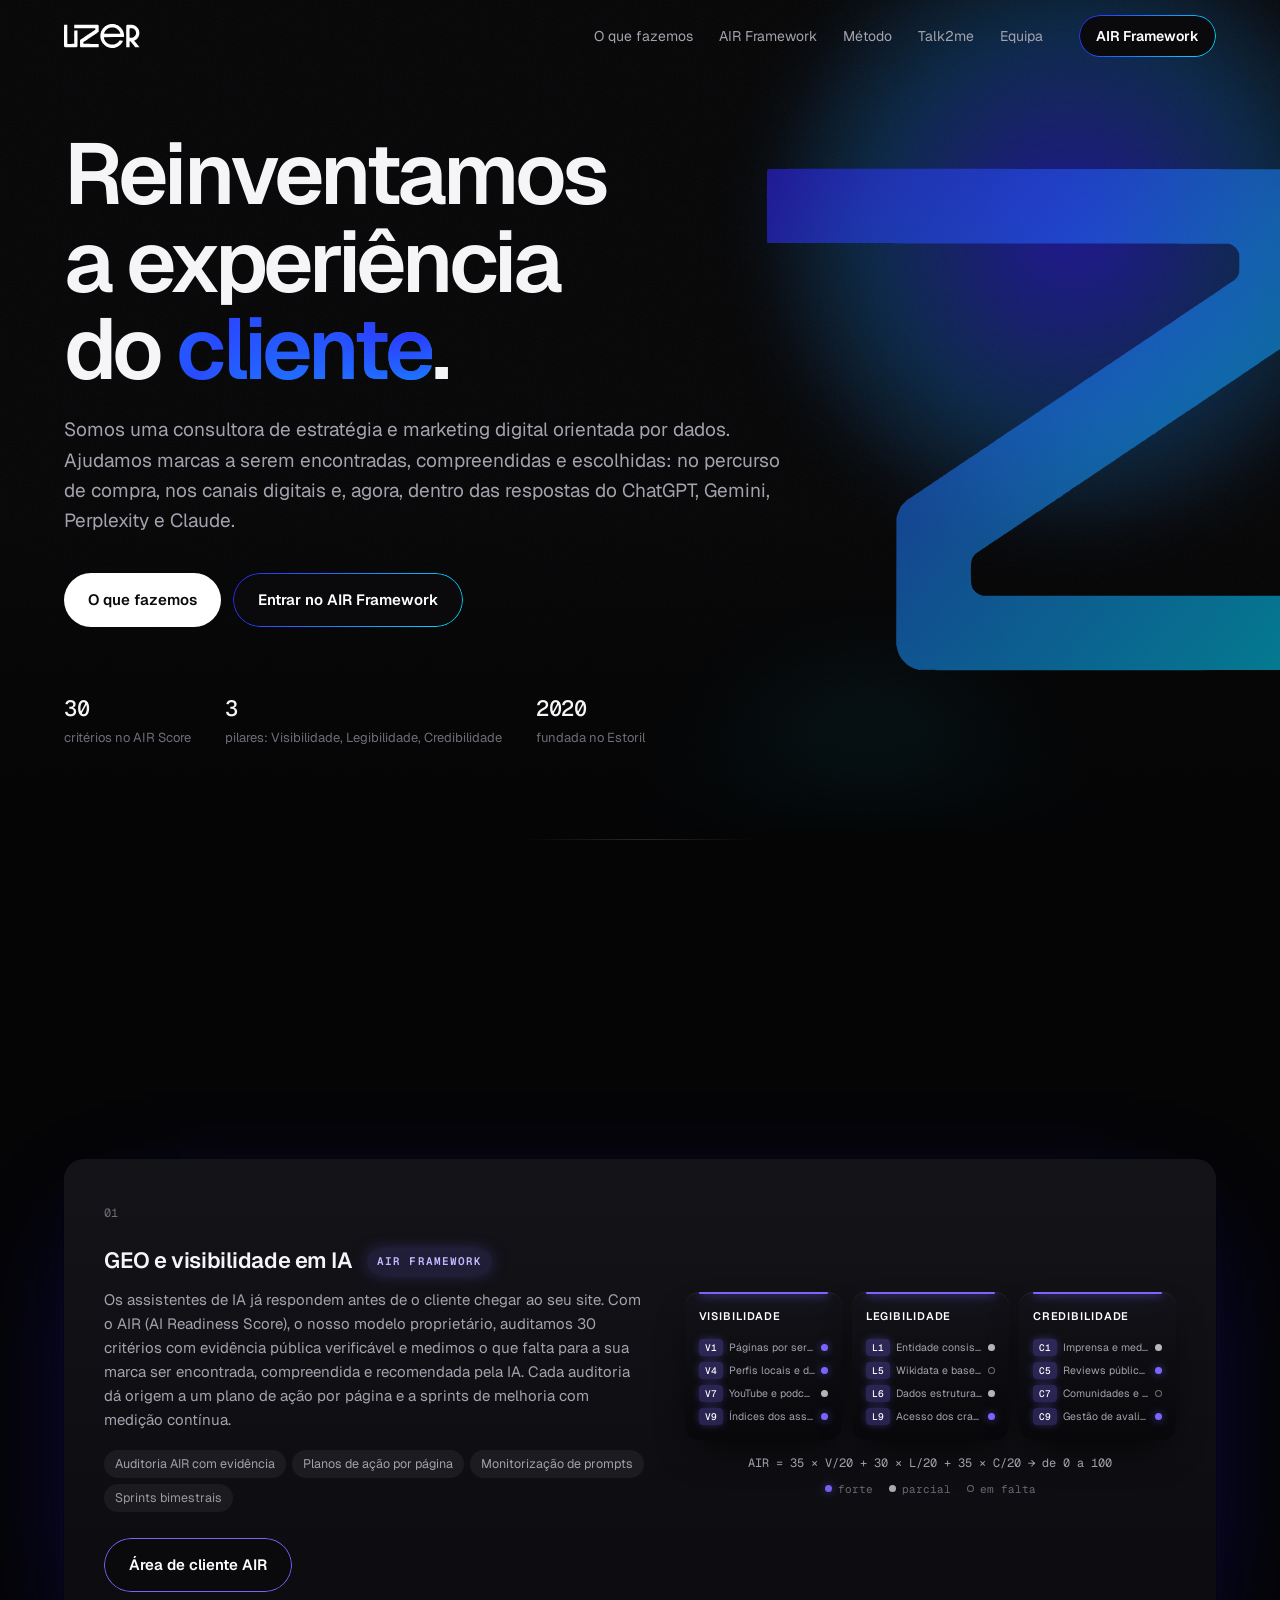
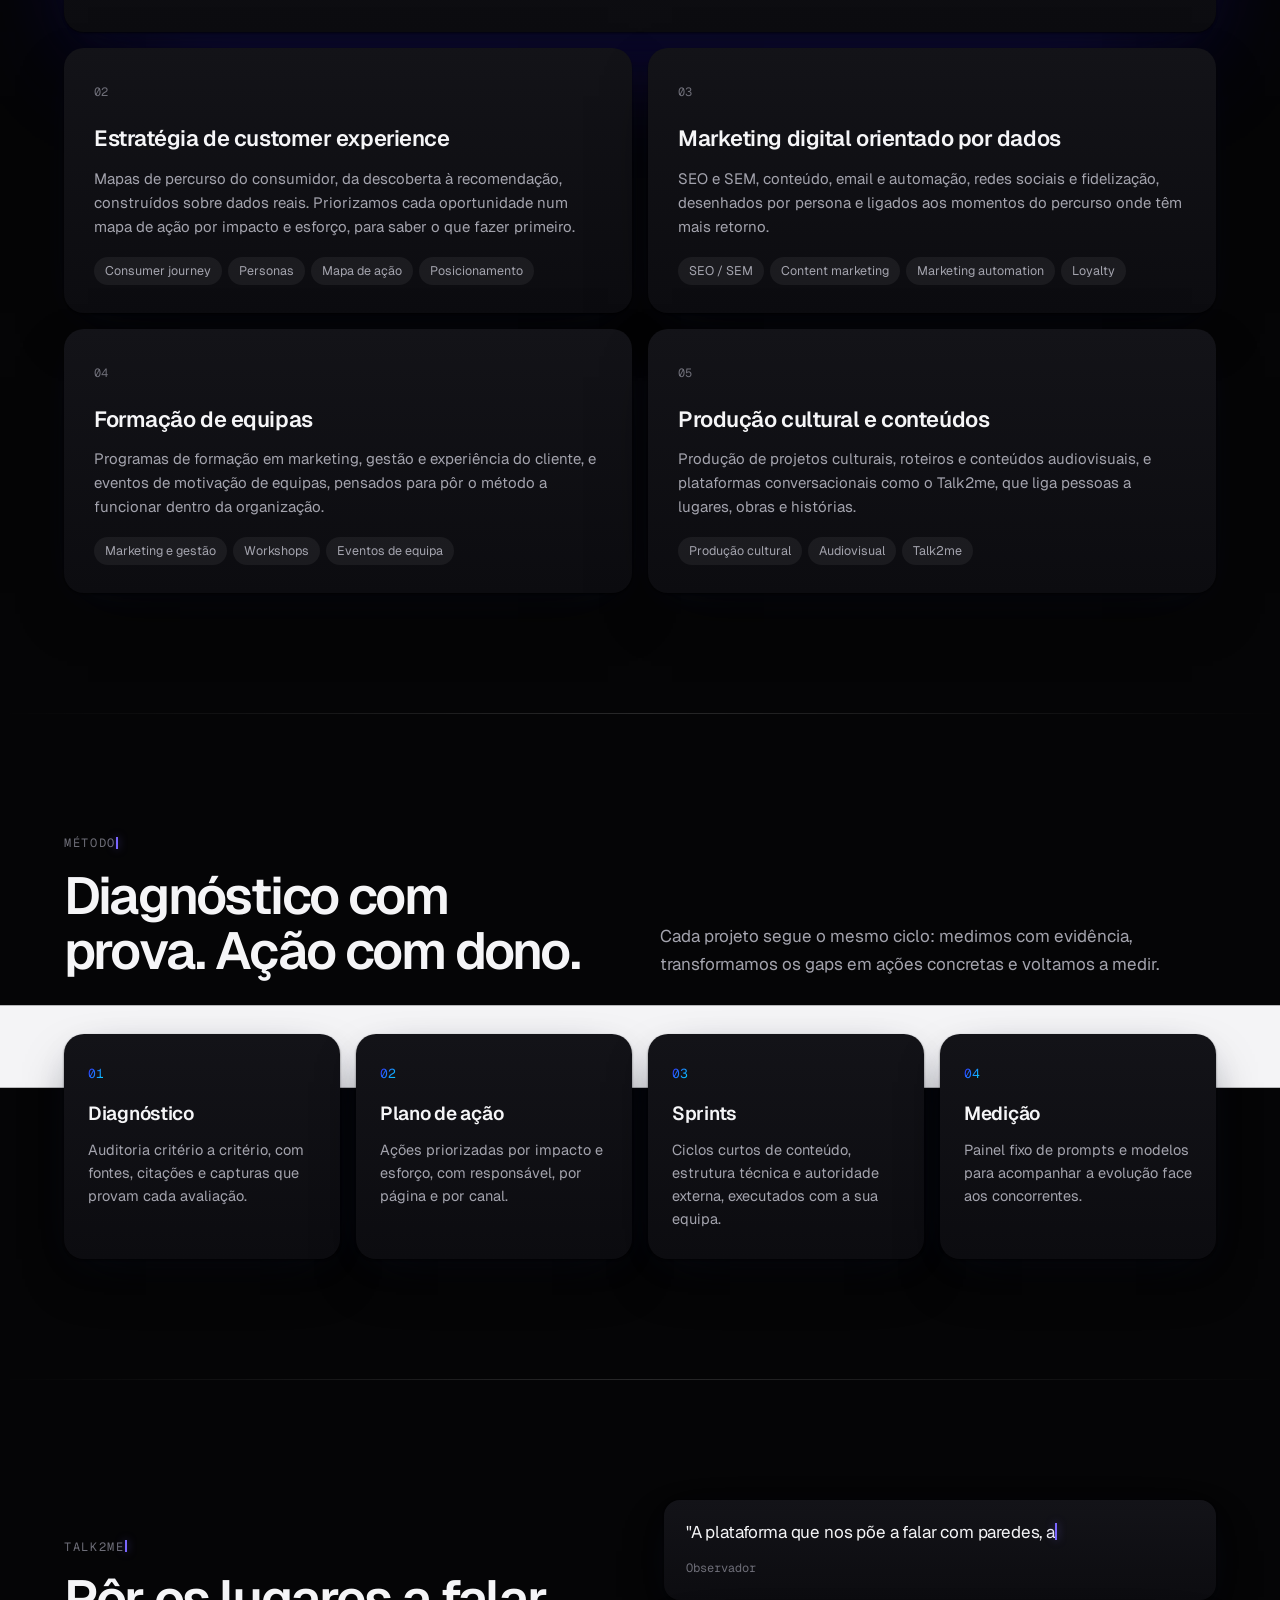
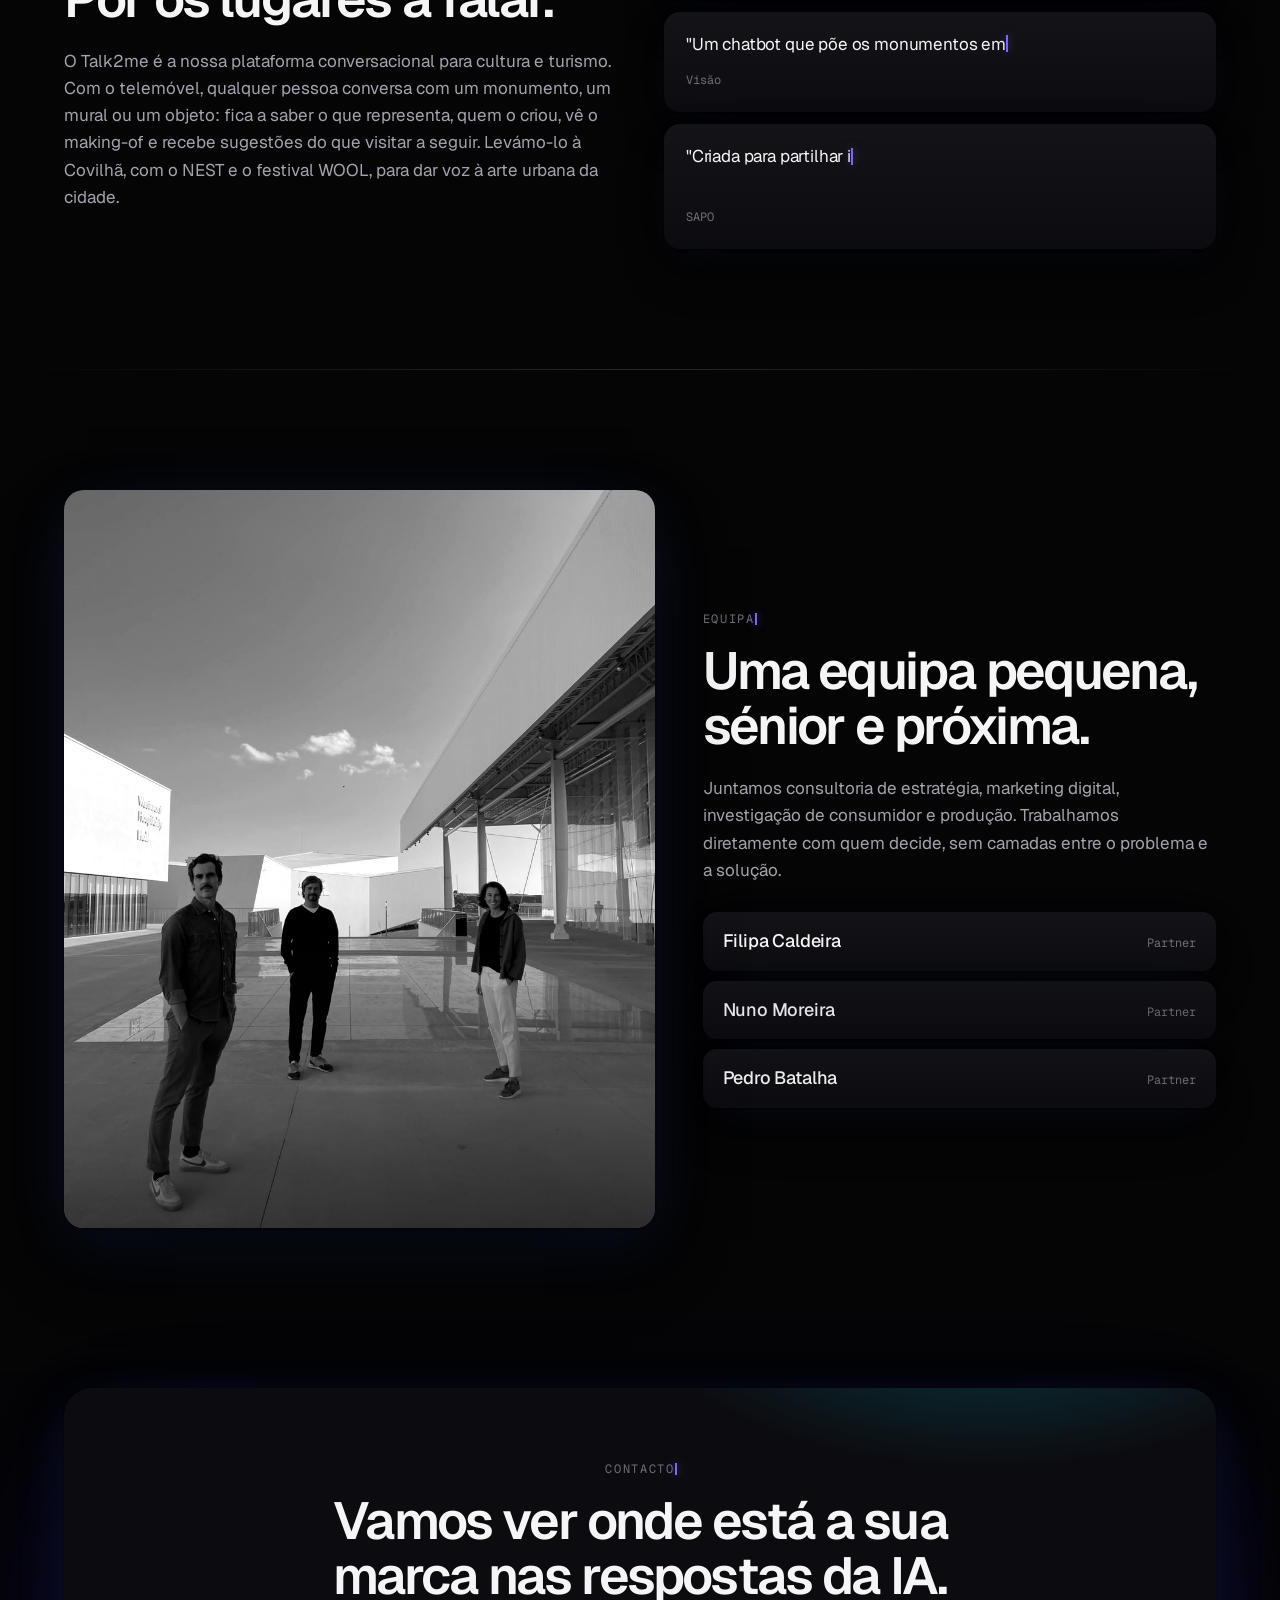
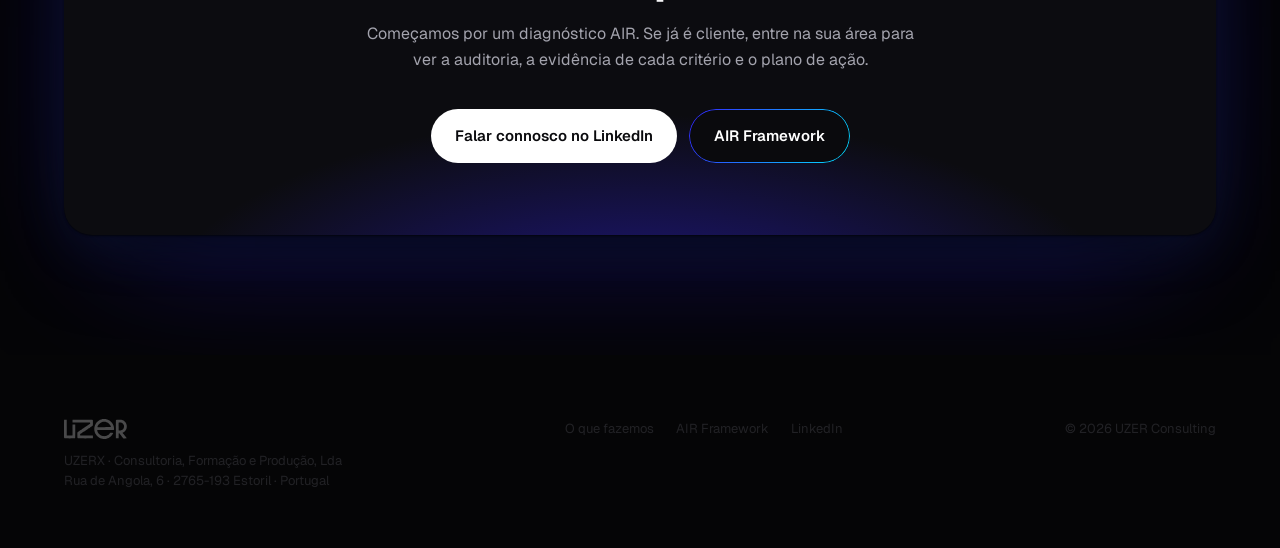
==== commit 3c3b2308: "AIR app: deploy 2026-09-30 01:41" ====
--- a/index.html
+++ b/index.html
@@ -219,6 +219,161 @@
 </style>
 </head>
 <body>
+<!--UZ-LOADER-->
+<style id="uz-loader-css">
+.uz-loader{position:fixed;inset:0;z-index:9999;display:grid;place-items:center;align-content:center;gap:26px;background:#050506;color:#fff;transition:opacity .45s ease,visibility .45s}
+.uz-loader.done{opacity:0;visibility:hidden;pointer-events:none}
+.uz-loader .uz-lg{width:min(230px,52vw)}
+.uz-loader .uz-lg svg{display:block;width:100%;height:auto;overflow:visible}
+.uz-loader .lp{fill:#fff;fill-opacity:1;stroke:#fff;stroke-opacity:0;stroke-width:1.3px;vector-effect:non-scaling-stroke;stroke-dasharray:1;stroke-dashoffset:0}
+.uz-loader.play .lp{fill-opacity:0;stroke-opacity:1;stroke-dashoffset:1;
+  animation:uz-draw 1.05s cubic-bezier(.65,0,.35,1) calc(var(--i) * .13s) forwards,uz-fill .45s ease calc(.95s + var(--i) * .09s) forwards}
+.uz-loader.play.fast .lp{animation-duration:.55s,.3s;animation-delay:calc(var(--i) * .06s),calc(.42s + var(--i) * .05s)}
+.uz-loader .uz-lg svg{animation:uz-breathe 1.9s ease-in-out 1.5s infinite alternate}
+.uz-loader .uz-bar{width:min(230px,52vw);height:2px;border-radius:2px;background:rgba(255,255,255,.1);overflow:hidden}
+.uz-loader .uz-bar i{display:block;height:100%;width:38%;border-radius:2px;background:linear-gradient(90deg,#3322FF,#1A8CFF,#00E1FF);transform:translateX(-110%);animation:uz-bar 1.25s cubic-bezier(.65,0,.35,1) .35s infinite}
+@keyframes uz-draw{to{stroke-dashoffset:0}}
+@keyframes uz-fill{to{fill-opacity:1;stroke-opacity:0}}
+@keyframes uz-breathe{from{opacity:1}to{opacity:.55}}
+@keyframes uz-bar{to{transform:translateX(280%)}}
+@media (prefers-reduced-motion: reduce){.uz-loader .lp,.uz-loader.play .lp{animation:none;fill-opacity:1;stroke-opacity:0}.uz-loader .uz-lg svg{animation:none}.uz-loader .uz-bar i{animation:none;transform:none;width:100%;opacity:.5}}
+</style>
+<div id="uz-loader" class="uz-loader done" role="status" aria-live="polite" aria-label="A carregar"><div class="uz-lg"><svg xmlns="http://www.w3.org/2000/svg" viewBox="0 0 2840 900" aria-hidden="true" focusable="false"><g transform="translate(0.000000,900.000000) scale(0.100000,-0.100000)"
+fill="currentColor" stroke="none">
+<path class="lp" pathLength="1" style="--i:0" d="M17680 8984 c-25 -8 -81 -17 -125 -20 -173 -12 -516 -82 -710 -145
+-33 -10 -67 -19 -75 -19 -8 -1 -33 -9 -55 -20 -22 -11 -48 -19 -58 -20 -10 0
+-35 -9 -57 -20 -22 -11 -46 -20 -54 -20 -9 0 -35 -9 -58 -19 -24 -11 -72 -31
+-108 -46 -61 -26 -387 -185 -420 -205 -8 -5 -41 -24 -73 -42 -32 -18 -71 -41
+-85 -50 -15 -10 -40 -25 -55 -33 -53 -30 -207 -139 -369 -260 -270 -202 -691
+-636 -887 -915 -57 -81 -198 -294 -215 -325 -9 -16 -26 -46 -38 -65 -56 -94
+-157 -290 -218 -425 -10 -22 -27 -61 -39 -86 -12 -25 -21 -50 -21 -54 0 -4 -8
+-26 -19 -49 -10 -23 -23 -56 -30 -73 -6 -18 -16 -48 -23 -65 -140 -392 -228
+-822 -249 -1223 -11 -201 -4 -643 12 -748 5 -34 16 -111 23 -172 17 -134 41
+-266 67 -362 10 -40 19 -81 19 -90 0 -10 9 -49 21 -88 66 -222 64 -218 109
+-345 29 -84 42 -117 55 -147 8 -17 15 -37 15 -45 0 -7 9 -26 20 -43 11 -16 20
+-36 20 -43 0 -14 165 -350 205 -417 13 -22 31 -53 39 -70 9 -16 25 -43 36 -60
+11 -16 26 -42 35 -57 16 -28 95 -145 154 -228 17 -25 39 -56 48 -70 24 -34
+125 -160 197 -245 128 -150 464 -475 591 -571 28 -21 64 -50 80 -66 17 -15 33
+-28 36 -28 5 0 21 -11 94 -67 6 -5 55 -38 110 -74 150 -98 185 -121 230 -144
+17 -9 48 -27 70 -40 42 -24 300 -154 370 -184 22 -10 56 -25 75 -34 55 -25
+166 -67 176 -67 5 0 22 -7 38 -15 16 -9 46 -20 65 -25 20 -5 56 -16 81 -24 25
+-9 78 -25 118 -36 39 -11 102 -29 140 -40 37 -11 74 -20 82 -20 8 0 53 -8 100
+-19 131 -31 253 -50 395 -61 72 -6 151 -17 177 -25 68 -22 627 -22 687 0 23 8
+99 19 169 25 152 12 347 46 527 91 22 6 65 16 95 23 30 7 78 21 105 30 28 9
+91 29 140 46 136 44 156 51 201 71 23 11 45 19 49 19 4 0 29 9 54 21 25 11 66
+30 91 41 68 30 133 60 155 71 128 65 229 120 270 145 28 18 60 36 72 41 12 6
+45 26 72 46 28 19 55 35 59 35 5 0 17 9 27 20 10 11 22 20 28 20 5 0 22 10 38
+23 15 12 54 40 85 62 49 35 158 119 233 180 115 93 316 285 436 415 110 120
+311 373 385 485 8 13 30 44 48 69 17 26 32 49 32 52 0 2 15 26 33 52 18 26 54
+85 80 132 27 47 54 96 62 110 8 14 44 86 80 160 37 74 73 148 81 163 17 35 18
+57 2 57 -7 0 -74 7 -148 15 -74 9 -209 20 -300 25 -91 6 -199 14 -240 20 -41
+5 -151 14 -245 20 -93 5 -217 15 -274 22 -104 12 -104 12 -137 -28 -19 -21
+-34 -43 -34 -47 0 -5 -9 -21 -21 -35 -11 -15 -57 -77 -102 -138 -181 -247
+-352 -424 -597 -620 -131 -105 -108 -88 -225 -165 -187 -123 -355 -212 -540
+-287 -27 -11 -73 -30 -102 -41 -28 -12 -58 -21 -65 -21 -7 0 -35 -9 -63 -19
+-111 -42 -315 -90 -520 -123 -122 -19 -179 -22 -450 -22 -274 0 -327 3 -455
+23 -211 33 -392 74 -505 113 -16 6 -50 16 -75 23 -49 14 -105 37 -162 66 -20
+10 -42 19 -48 19 -23 0 -202 92 -378 195 -89 52 -323 220 -397 285 -332 292
+-503 491 -710 825 -58 92 -224 426 -225 451 -1 5 -9 27 -20 49 -11 22 -20 47
+-20 55 0 8 -9 33 -20 55 -11 22 -19 47 -20 55 0 8 -9 42 -19 75 -42 129 -61
+217 -61 282 0 60 4 74 33 118 17 27 52 63 77 80 l45 30 3630 5 3630 5 44 30
+c25 17 58 51 74 78 29 47 29 47 28 350 -1 166 -5 338 -10 382 -32 282 -66 475
+-121 695 -28 112 -49 188 -60 220 -7 19 -20 55 -29 80 -8 25 -21 63 -27 85 -6
+22 -22 65 -34 95 -12 30 -29 73 -36 95 -8 22 -22 56 -31 75 -8 19 -24 53 -34
+75 -66 149 -224 454 -247 477 -6 6 -12 15 -12 19 0 5 -13 27 -29 51 -15 24
+-49 75 -74 113 -25 39 -62 93 -82 120 -20 28 -46 66 -59 85 -13 19 -32 44 -43
+55 -10 11 -43 52 -73 90 -182 238 -582 618 -841 800 -132 93 -180 125 -184
+125 -3 0 -27 15 -53 33 -100 70 -355 209 -512 280 -174 79 -293 126 -410 163
+-25 8 -59 21 -77 29 -17 8 -37 15 -45 15 -7 0 -40 9 -73 20 -77 25 -241 66
+-370 91 -152 31 -212 40 -324 50 -68 6 -142 17 -164 25 -58 20 -722 18 -787
+-2z m700 -1264 c201 -14 470 -68 655 -132 17 -6 50 -16 75 -23 25 -7 61 -19
+80 -28 19 -8 60 -25 90 -37 47 -19 98 -41 160 -70 22 -10 52 -25 80 -40 14 -8
+41 -22 60 -32 19 -10 53 -30 75 -43 22 -13 46 -27 54 -31 43 -22 206 -134 304
+-209 205 -156 491 -446 615 -623 152 -219 211 -316 307 -512 37 -74 75 -152
+86 -172 10 -20 19 -43 19 -50 0 -7 7 -26 16 -43 31 -57 45 -140 33 -195 -13
+-60 -38 -93 -98 -131 -45 -29 -45 -29 -2911 -29 -2865 0 -2865 0 -2905 21 -89
+48 -131 143 -105 242 7 29 21 70 30 92 10 22 28 65 40 95 59 142 177 366 259
+490 20 30 41 62 46 72 46 76 241 317 334 413 131 135 329 309 448 392 84 59
+192 131 233 155 106 61 241 131 325 168 22 10 61 27 86 39 25 12 52 21 58 21
+6 0 29 9 51 20 22 11 47 20 57 20 10 1 36 9 58 20 22 11 47 19 56 20 8 0 42 8
+75 19 136 42 387 90 529 101 144 10 480 11 625 0z"/>
+<path class="lp" pathLength="1" style="--i:1" d="M40 8674 c-13 -34 -13 -7888 0 -8003 5 -46 13 -88 18 -95 5 -6 13
+-22 17 -36 16 -51 97 -141 170 -188 22 -15 71 -37 109 -49 69 -23 69 -23 2197
+-23 2129 0 2129 0 2197 24 157 55 253 153 302 308 19 62 20 105 20 2982 0
+1606 -2 2922 -6 2925 -11 11 -1185 11 -1205 0 -19 -9 -19 -60 -19 -2423 l0
+-2414 -32 -48 c-18 -27 -53 -62 -78 -79 -45 -30 -45 -30 -1174 -33 -1129 -2
+-1129 -2 -1170 19 -59 30 -95 67 -122 124 -24 50 -24 50 -24 3531 0 2693 -3
+3483 -12 3492 -9 9 -155 12 -595 12 -583 0 -583 0 -593 -26z"/>
+<path class="lp" pathLength="1" style="--i:2" d="M3845 8690 c-9 -14 -6 -1235 3 -1238 4 -1 1751 -3 3882 -5 l3876 -2
+46 -30 c26 -17 62 -51 80 -75 33 -45 33 -45 33 -226 0 -181 0 -181 -28 -221
+-25 -36 -64 -71 -109 -98 -9 -5 -109 -73 -223 -150 -113 -77 -224 -151 -245
+-165 -21 -14 -132 -88 -245 -165 -114 -77 -214 -145 -223 -150 -10 -6 -37 -24
+-61 -40 -24 -17 -52 -35 -61 -40 -10 -6 -26 -17 -35 -25 -9 -8 -25 -19 -35
+-25 -27 -15 -494 -328 -500 -335 -6 -6 -593 -400 -620 -415 -10 -6 -26 -17
+-35 -25 -9 -8 -25 -19 -35 -25 -10 -5 -138 -91 -285 -190 -146 -99 -284 -191
+-305 -205 -21 -14 -132 -88 -245 -165 -114 -77 -214 -145 -223 -150 -10 -6
+-37 -24 -61 -40 -24 -17 -52 -35 -61 -40 -10 -6 -26 -17 -35 -25 -9 -8 -25
+-19 -35 -25 -27 -15 -494 -328 -500 -335 -5 -5 -465 -315 -498 -335 -9 -6 -37
+-24 -61 -40 -24 -17 -52 -35 -61 -40 -10 -6 -26 -17 -35 -25 -9 -8 -25 -19
+-35 -25 -10 -5 -138 -91 -284 -190 -147 -99 -283 -190 -304 -202 -129 -76
+-220 -185 -252 -302 -19 -68 -20 -110 -20 -1141 0 -1020 1 -1073 19 -1139 22
+-78 56 -137 115 -200 54 -57 104 -88 188 -117 68 -24 68 -24 3362 -24 1812 0
+3301 3 3310 6 14 6 16 69 16 613 0 459 -3 610 -12 619 -9 9 -640 12 -2776 12
+-2605 0 -2767 1 -2813 17 -29 11 -66 35 -90 59 -57 58 -69 112 -69 309 0 183
+13 252 57 297 24 25 190 142 323 228 21 14 132 88 245 165 114 77 214 145 223
+150 10 6 37 24 61 40 24 17 52 35 61 40 10 6 26 17 35 25 9 8 25 19 35 25 27
+15 494 328 500 335 6 6 593 400 620 415 10 6 26 17 35 25 9 8 25 19 35 25 18
+10 228 151 783 526 142 96 266 179 275 184 18 11 70 46 138 92 22 15 48 33 56
+38 40 25 494 330 498 335 6 7 475 321 500 335 10 6 26 17 35 25 9 8 25 19 35
+25 9 5 37 23 61 40 24 16 51 34 61 40 9 5 109 73 223 150 113 77 224 151 245
+165 131 85 448 302 466 318 34 32 88 104 111 147 43 83 45 138 36 1225 -9
+1025 -9 1025 -31 1075 -13 28 -26 55 -30 61 -48 75 -69 99 -114 131 -84 60
+-118 76 -193 89 -89 16 -8790 20 -8800 4z"/>
+<path class="lp" pathLength="1" style="--i:3" d="M23700 8686 c-140 -28 -252 -125 -320 -276 -25 -55 -25 -55 -28
+-4079 -2 -2997 1 -4027 9 -4037 10 -12 115 -14 623 -12 l611 3 5 1067 5 1066
+31 39 c42 52 101 90 151 98 58 8 139 -29 184 -85 19 -23 59 -72 90 -108 30
+-37 74 -92 96 -123 23 -31 48 -62 55 -70 8 -8 47 -57 88 -109 41 -52 80 -101
+88 -109 7 -8 32 -39 55 -70 22 -31 61 -81 86 -111 25 -30 51 -61 58 -70 6 -8
+192 -242 414 -520 221 -278 438 -550 481 -605 43 -55 115 -144 159 -197 l81
+-98 793 0 c493 0 796 4 800 10 4 7 -191 258 -377 485 -56 68 -150 185 -189
+236 -26 33 -58 72 -71 87 -13 15 -48 59 -78 97 -30 39 -78 97 -106 131 -28 33
+-69 85 -92 115 -23 30 -67 86 -99 125 -75 91 -41 49 -523 650 -230 287 -419
+528 -421 535 -3 29 2 37 29 44 40 10 335 159 407 205 17 11 43 27 59 36 16 9
+52 32 80 52 28 19 64 45 81 56 156 109 348 284 478 436 45 52 88 101 95 109
+21 22 114 150 163 226 79 121 90 139 131 215 10 19 22 42 27 50 5 8 28 56 51
+105 23 50 50 107 61 127 10 20 19 43 19 50 0 7 6 24 13 38 13 25 95 278 116
+360 6 25 21 94 32 154 11 60 22 113 24 117 10 15 35 380 35 504 0 159 -22 419
+-45 540 -32 164 -95 409 -120 462 -8 17 -15 38 -15 47 0 9 -9 33 -20 53 -11
+21 -20 45 -20 53 0 9 -6 24 -14 35 -7 11 -17 31 -21 45 -10 32 -88 191 -125
+255 -16 28 -36 64 -44 80 -9 17 -33 55 -53 87 -159 239 -342 450 -528 607 -49
+41 -94 81 -100 87 -5 6 -46 38 -90 70 -196 144 -380 256 -560 343 -49 24 -107
+52 -127 62 -20 10 -43 19 -50 19 -7 0 -30 9 -51 20 -20 11 -44 20 -53 20 -9 0
+-30 7 -47 15 -31 14 -79 29 -177 56 -25 6 -74 20 -109 30 -35 11 -78 19 -94
+19 -16 0 -56 7 -88 15 -119 31 -294 37 -1119 40 -641 3 -840 1 -890 -9z m1790
+-1270 c122 -22 243 -53 302 -77 26 -10 52 -19 59 -19 18 0 193 -83 264 -125
+22 -13 47 -27 55 -31 18 -9 141 -94 156 -108 7 -6 22 -20 35 -30 153 -123 302
+-293 406 -465 66 -109 158 -321 185 -426 6 -22 17 -60 25 -85 7 -25 23 -126
+35 -225 20 -176 20 -184 3 -350 -31 -314 -118 -564 -283 -815 -137 -209 -327
+-397 -537 -535 -121 -80 -274 -154 -445 -215 -19 -7 -64 -19 -100 -26 -36 -8
+-76 -19 -90 -24 -47 -19 -275 -40 -490 -47 -183 -5 -225 -3 -280 11 -78 20
+-126 56 -162 122 -28 49 -28 49 -28 1679 0 1630 0 1630 21 1670 37 70 86 112
+159 136 14 5 158 7 320 5 223 -2 318 -7 390 -20z"/>
+</g></svg></div><div class="uz-bar"><i></i></div></div>
+<script>
+(function () {
+  var L = document.getElementById("uz-loader");
+  document.addEventListener("click", function (e) {
+    var a = e.target.closest && e.target.closest('a[href^="airframework"]');
+    if (!a || e.defaultPrevented || e.button !== 0 || e.metaKey || e.ctrlKey || e.shiftKey || e.altKey) return;
+    e.preventDefault();
+    try { sessionStorage.setItem("uz-loader", "1"); } catch (err) {}
+    L.classList.remove("play"); void L.offsetWidth; L.classList.add("play", "fast"); L.classList.remove("done");
+    setTimeout(function () { location.href = a.href; }, matchMedia("(prefers-reduced-motion: reduce)").matches ? 150 : 820);
+  });
+  addEventListener("pageshow", function (e) { if (e.persisted) L.classList.add("done"); });
+})();
+</script>
+<!--/UZ-LOADER-->
 
 <header class="nav" id="nav"><div class="wrap nav-in">
   <a class="logo" href="#top" aria-label="UZER Consulting, início"><svg xmlns="http://www.w3.org/2000/svg" viewBox="0 0 2840 900" aria-hidden="true" focusable="false"><g transform="translate(0.000000,900.000000) scale(0.100000,-0.100000)"
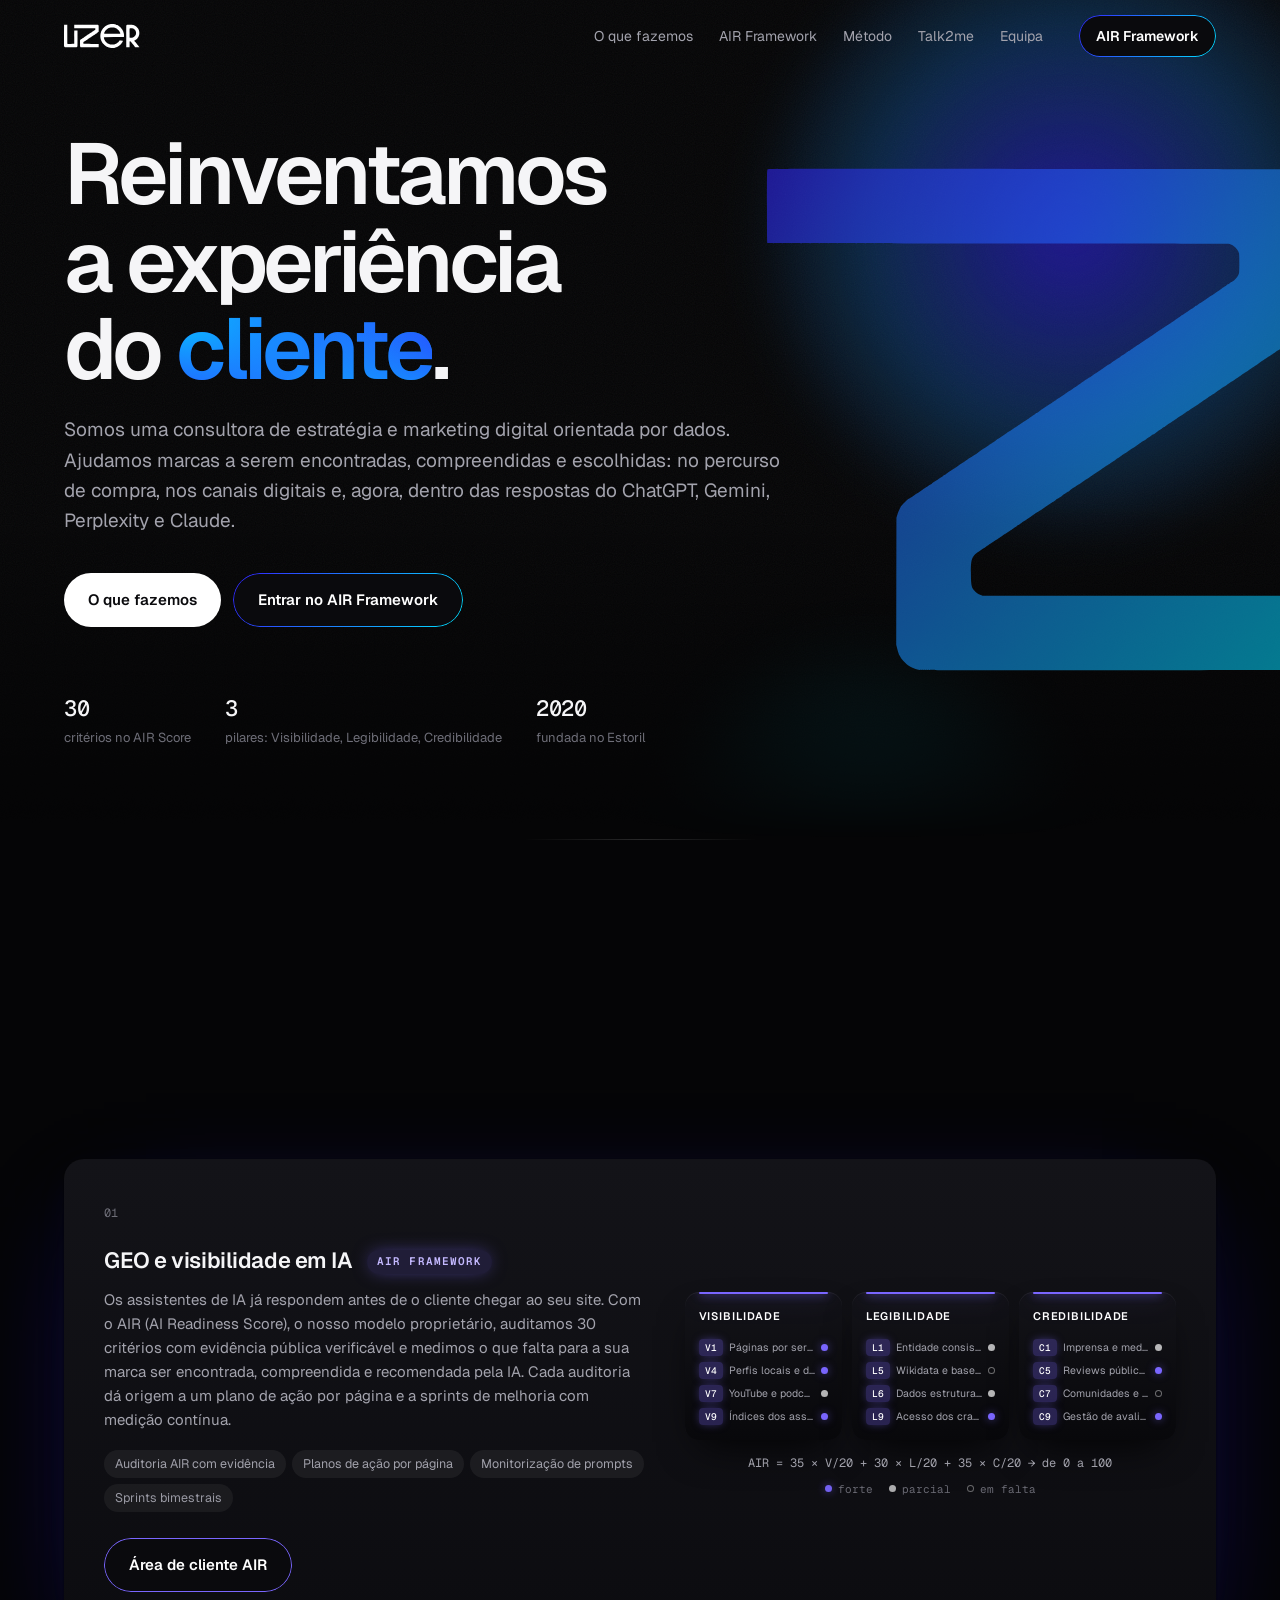
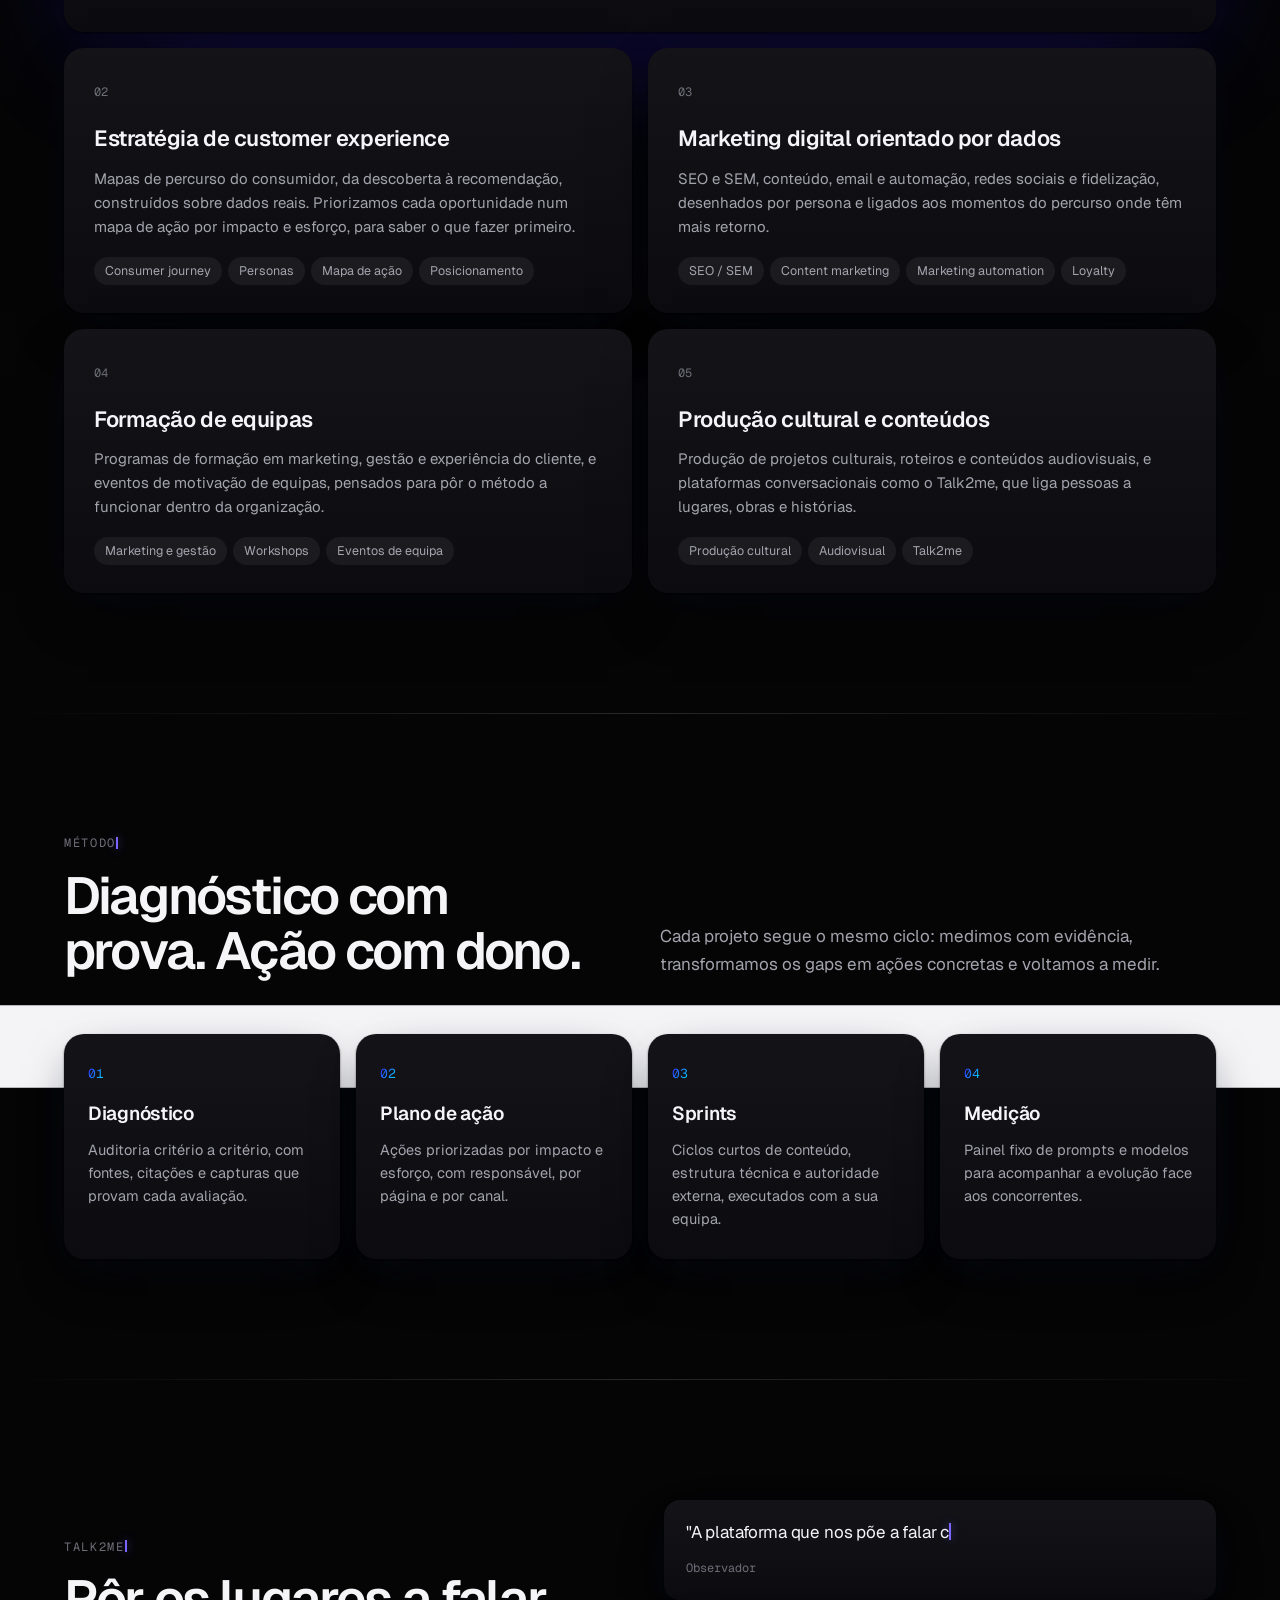
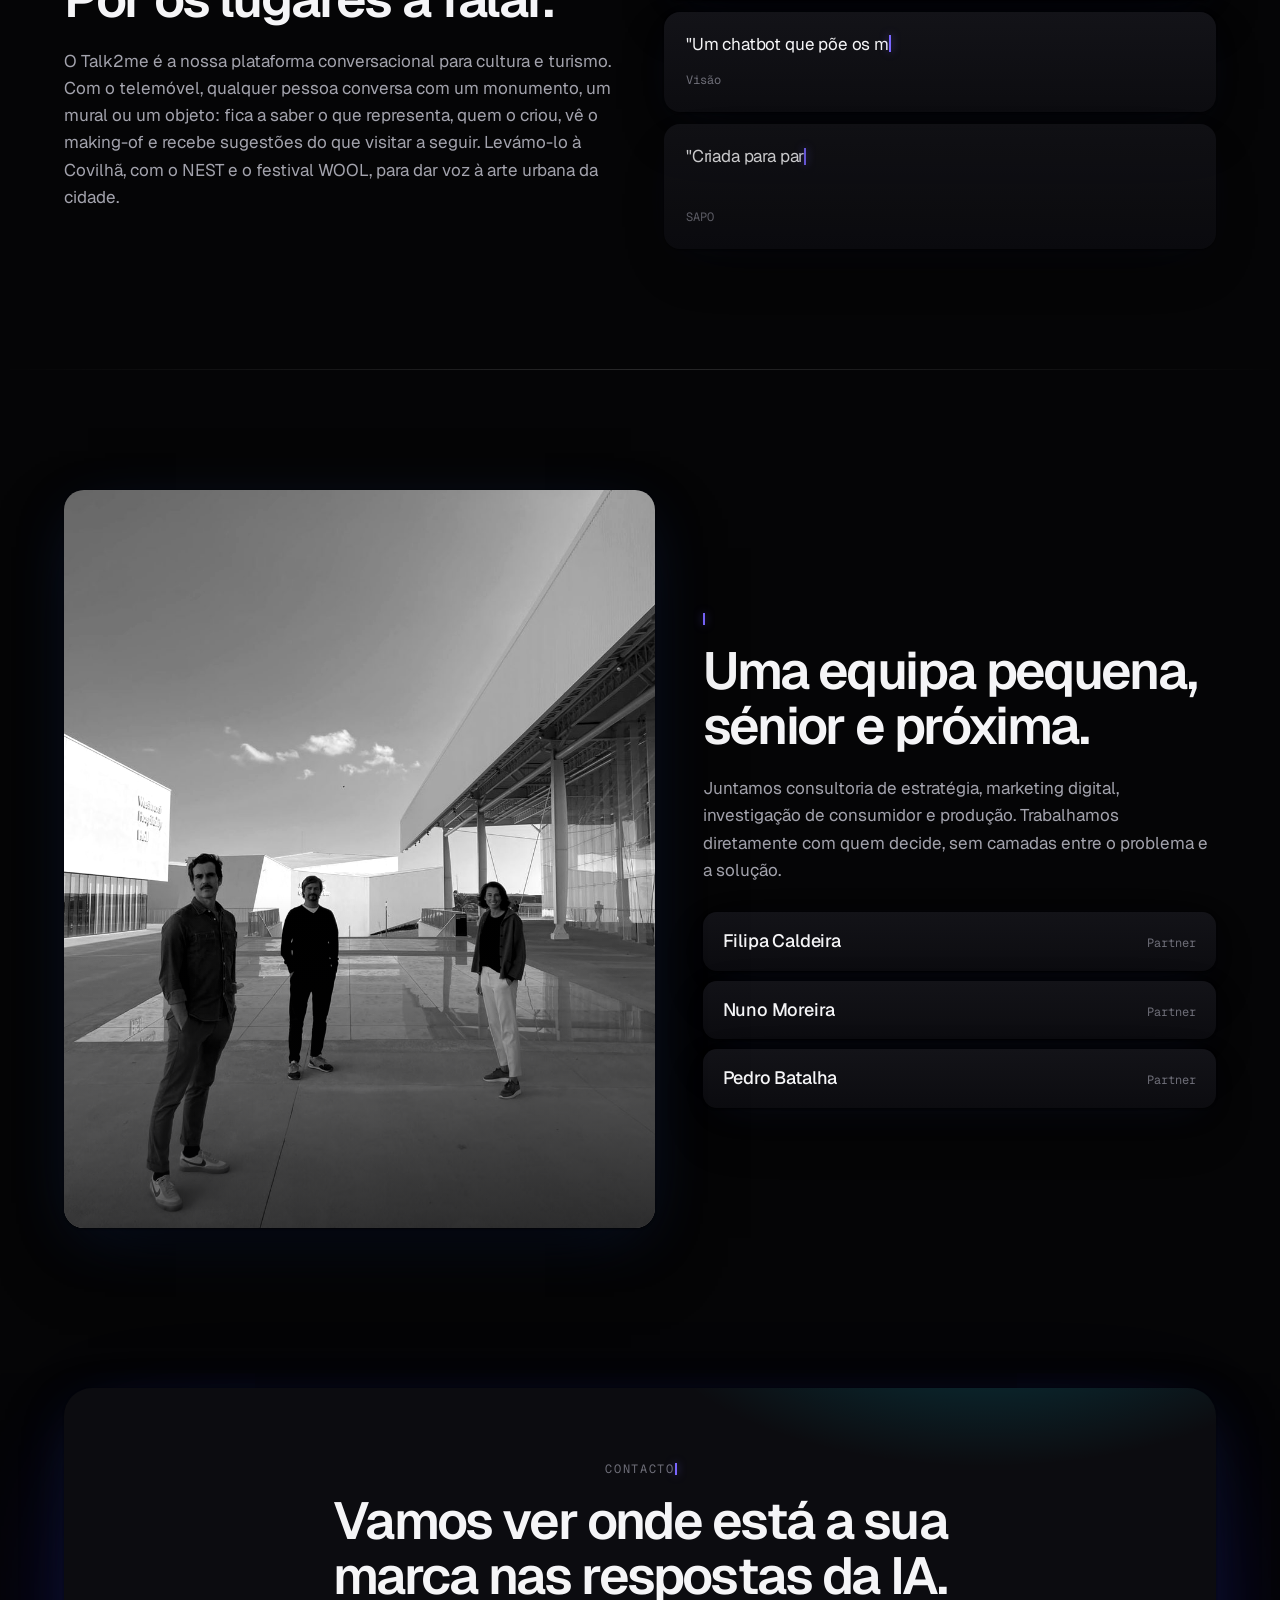
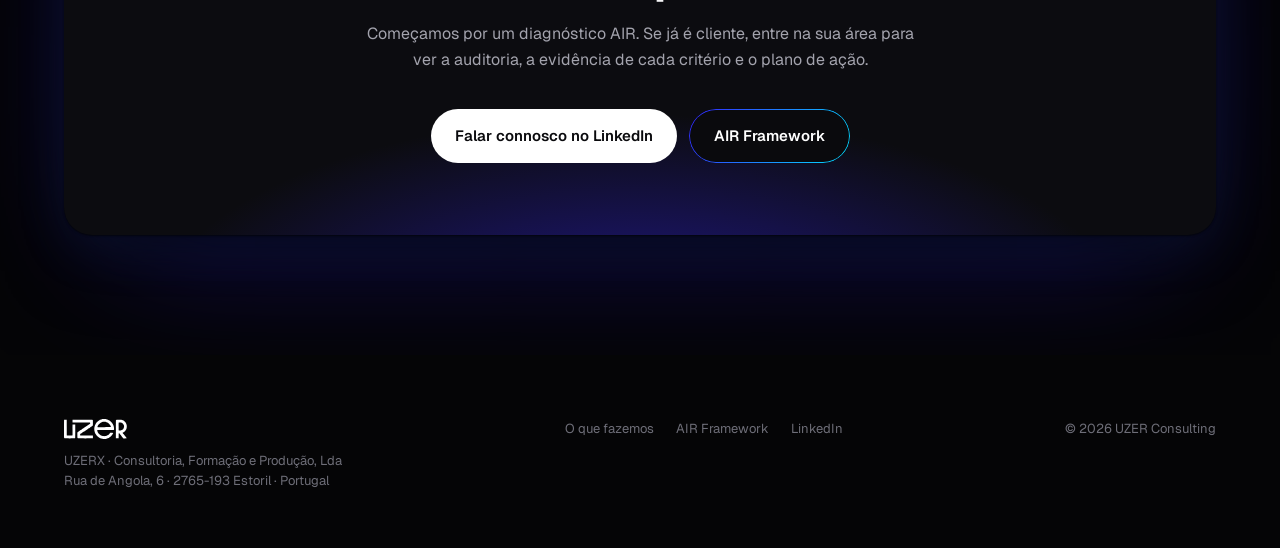
==== commit 6849d1e2: "AIR app: deploy 2026-09-30 01:59" ====
--- a/index.html
+++ b/index.html
@@ -50,6 +50,8 @@
 /* nav */
 .nav{position:fixed;top:0;left:0;right:0;z-index:50;padding-top:env(safe-area-inset-top,0px);transition:background .25s,box-shadow .25s}
 .nav.scrolled{background:rgba(5,5,6,.72);backdrop-filter:saturate(150%) blur(16px);-webkit-backdrop-filter:saturate(150%) blur(16px);box-shadow:0 10px 40px -10px rgba(0,0,0,.9)}
+/* sobre o Método em branco a barra fica preta sólida: o vidro escuro sobre branco fica cinzento baço */
+.nav.solid{background:#050506;-webkit-backdrop-filter:none;backdrop-filter:none;box-shadow:0 12px 32px -14px rgba(0,0,0,.55)}
 .nav-in{display:flex;align-items:center;gap:28px;height:72px}
 .nav .logo{height:24px}
 .nav-links{display:flex;gap:26px;margin-left:auto;font-size:14px;color:var(--text-2)}
@@ -934,6 +936,7 @@
   const metodo = document.getElementById("metodo");
   cfg.set(metodo, Object.assign(blank(), { inv: true }));                                                            // Método em negativo
   const items = [...cfg].map(([el, c]) => Object.assign({ el, top: 0, h: 0 }, c));
+  const metodoIt = items.find(it => it.inv);
   const clamp = v => Math.min(1, Math.max(0, v));
   const ease = t => t * t * (3 - 2 * t);
 
@@ -985,11 +988,13 @@
         it.words.forEach((w, i) => { w.style.opacity = (0.16 + 0.84 * clamp(q - i)).toFixed(3); });
       }
       if (it.inv) {
-        const v = ease(clamp(1.25 - Math.abs(c) * 3.2));
+        const v = ease(clamp(1.25 - Math.abs(c) * 3.2)); it.v = v;
         it.el.style.setProperty("--inv", v.toFixed(3));
         it.el.classList.toggle("inv", v > 0.5);
       }
     });
+    const mt = metodoIt ? metodoIt.top - sy : vh;
+    nav.classList.toggle("solid", !!metodoIt && mt < vh && mt + metodoIt.h > 0 && (metodoIt.v || 0) > 0.02);
     ticking = false;
   };
 
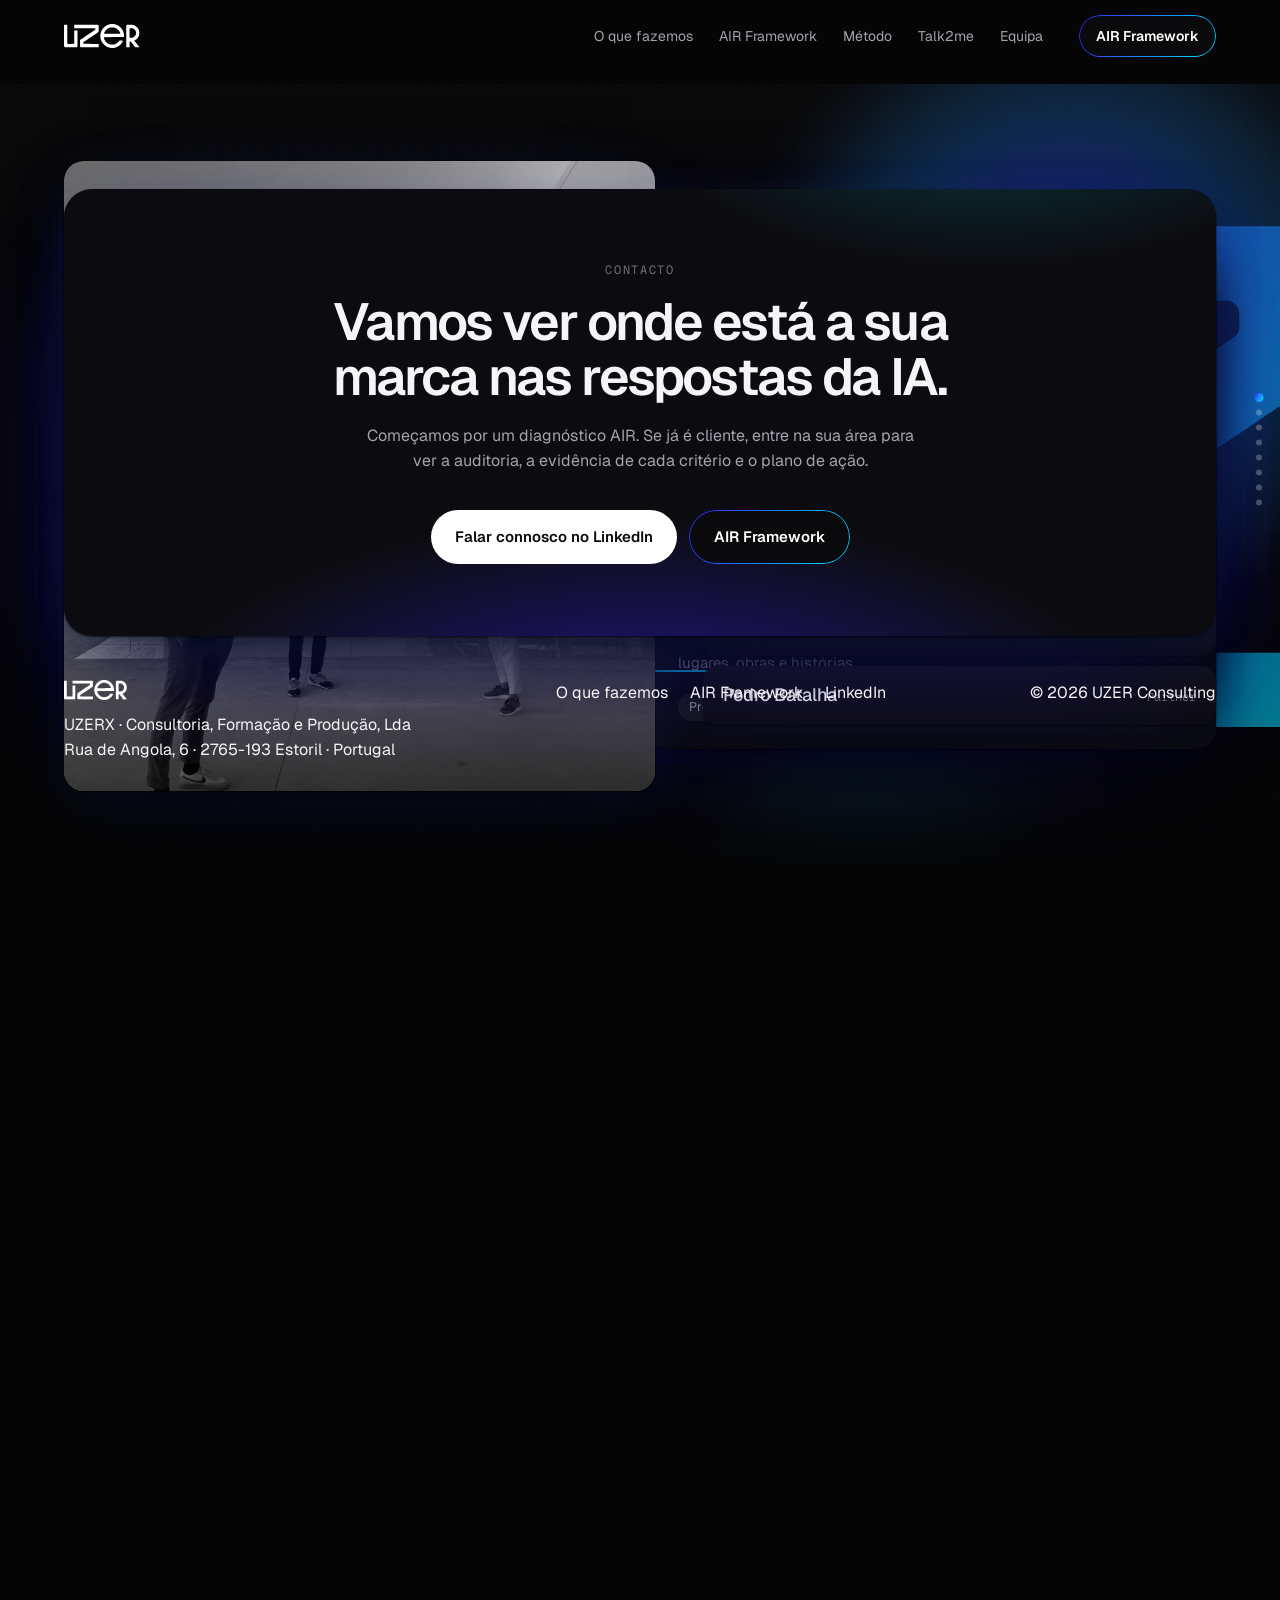
==== commit e924e973: "AIR app: deploy 2026-09-30 02:07" ====
--- a/index.html
+++ b/index.html
@@ -1,6 +1,7 @@
 <!doctype html>
 <html lang="pt">
 <head>
+<script>window.SCENES = !matchMedia('(prefers-reduced-motion: reduce)').matches;</script>
 <meta charset="utf-8">
 <meta name="viewport" content="width=device-width, initial-scale=1, viewport-fit=cover">
 <title>UZER Consulting</title>
@@ -218,6 +219,41 @@
 #metodo.inv .step p{color:#55555E}
 .cta::before{opacity:var(--cg,1)}
 @media (prefers-reduced-motion: reduce){*{animation:none!important;transition:none!important;scroll-behavior:auto!important}}
+</style>
+
+<style>
+/* ---- teste: cenas fixas conduzidas pelo scroll ---- */
+html.scenes main,html.scenes footer{display:none}
+.stage{position:fixed;inset:0;overflow:hidden;z-index:2}
+.scene{position:absolute;inset:0;display:flex;align-items:center;justify-content:center;padding:84px 0 32px;perspective:1400px}
+.scene>.wrap,.scene>section{width:100%}
+.scene .wrap{perspective:1400px}
+.scene .hero{min-height:0;padding-block:0;overflow:visible;width:100%;height:100%}
+.scene .sec{padding:0}
+.scene .sec-head{margin-bottom:0}
+.scene .wrap .wrap{padding-inline:0}
+.scene .foot{margin-top:28px}
+.scene .services{width:100%}
+.scene .photo{aspect-ratio:auto;height:min(70vh,640px)}
+.scene .team{align-items:center}
+.scene .quote{position:relative}
+/* Método: painel branco em ecrã inteiro que abre a partir de uma linha */
+.m-panel{position:absolute;inset:0;background:#F4F4F6;clip-path:inset(50% 0);visibility:hidden}
+.m-line{height:2px;margin-top:22px;border-radius:2px;background:rgba(10,10,13,.08);overflow:hidden}
+.m-line i{display:block;height:100%;background:linear-gradient(90deg,#3322FF,#1A8CFF,#00E1FF);transform-origin:left;transform:scaleX(var(--k,0))}
+/* Talk2me: indicador "a escrever" */
+.t-dots{position:absolute;left:22px;top:22px;display:flex;gap:5px;opacity:0;transition:opacity .2s}
+.t-dots i{width:6px;height:6px;border-radius:50%;background:var(--text-2);animation:tdot 1s infinite ease-in-out}
+.t-dots i:nth-child(2){animation-delay:.15s}.t-dots i:nth-child(3){animation-delay:.3s}
+@keyframes tdot{0%,60%,100%{translate:0 0;opacity:.35}30%{translate:0 -4px;opacity:1}}
+/* navegação entre cenas */
+.scene-dots{position:fixed;right:18px;top:50%;translate:0 -50%;z-index:60;display:flex;flex-direction:column;gap:9px}
+.scene-dots i{width:6px;height:6px;border-radius:50%;background:rgba(255,255,255,.25);transition:background .3s, scale .3s}
+.scene-dots i.on{background:linear-gradient(120deg,#3322FF,#1A8CFF,#00E1FF);scale:1.5}
+body.invert .scene-dots i{background:rgba(0,0,0,.2)}
+body.invert .scene .kicker{color:#6E6E78}
+.test-tag{position:fixed;left:16px;bottom:14px;z-index:60;font:500 11px/1 "Geist Mono",monospace;letter-spacing:.1em;text-transform:uppercase;color:#6E6E78}
+@media (max-width:760px){.scene{padding:76px 0 20px;align-items:flex-start;overflow:hidden}.scene .photo{height:42vh}.t-dots{left:18px;top:18px}}
 </style>
 </head>
 <body>
@@ -869,6 +905,7 @@
   <div>© <span id="yr">2026</span> UZER Consulting</div>
 </div></footer>
 
+<script>window.SCENES = window.SCENES && ["#heroBg", "#bigz", ".hero h1", ".hero .lead", ".hero .hero-ctas", ".hero .hero-meta", "#servicos .sec-head h2", "#servicos .sec-head > p", "#air .air-mini", "#servicos .svc:not(.feature)", "#metodo .steps", "#metodo .sec-head h2", "#talk2me .t2m .quote", "#equipa .team .photo img", "#equipa .team > div:last-child .person", "#contacto .cta h2", "footer .foot", "#nav"].every(q => document.querySelector(q));</script>
 <script>
 (() => {
   const nav = document.getElementById("nav");
@@ -878,7 +915,7 @@
   const reduce = matchMedia("(prefers-reduced-motion: reduce)").matches;
   // a entrada inicial usa animação em transform/opacity; depois de acabar, sai para o parallax mandar
   document.querySelectorAll(".rise").forEach(el => el.addEventListener("animationend", () => el.classList.remove("rise"), { once: true }));
-  if (reduce) return;
+  if (reduce || window.SCENES) return;
 
   const hero = document.querySelector(".hero"), heroBg = document.getElementById("heroBg"), bigz = document.getElementById("bigz");
   const heroLayers = [...hero.querySelectorAll("[data-hero]")].map(el => ({ el, k: +el.dataset.hero }));
@@ -934,7 +971,7 @@
     const c = cfg.get(h) || blank(); c.words = [...h.querySelectorAll(".w")]; cfg.set(h, c);
   });
   const metodo = document.getElementById("metodo");
-  cfg.set(metodo, Object.assign(blank(), { inv: true }));                                                            // Método em negativo
+  if (metodo) cfg.set(metodo, Object.assign(blank(), { inv: true }));                                                            // Método em negativo
   const items = [...cfg].map(([el, c]) => Object.assign({ el, top: 0, h: 0 }, c));
   const metodoIt = items.find(it => it.inv);
   const clamp = v => Math.min(1, Math.max(0, v));
@@ -1047,5 +1084,316 @@
     setTimeout(drift, 150);
   }
 </script>
+
+<script>
+(() => {
+  if (!window.SCENES) return;
+  const $ = (q, el = document) => el.querySelector(q), $$ = (q, el = document) => [...el.querySelectorAll(q)];
+  const clamp = v => Math.min(1, Math.max(0, v));
+  const lin = t => t;
+  const outExpo = t => (t >= 1 ? 1 : 1 - Math.pow(2, -10 * t));        // entradas: rápidas e a assentar
+  const outCubic = t => 1 - Math.pow(1 - t, 3);
+  const inCubic = t => t * t * t;                                      // saídas: começam devagar e aceleram
+  const inOut = t => (t < 0.5 ? 4 * t * t * t : 1 - Math.pow(-2 * t + 2, 3) / 2);
+  const seg = (r, a, b, f = outCubic) => f(clamp((r - a) / (b - a)));
+  document.documentElement.classList.add("scenes", "js-fx");
+
+  // ---------- palco e cenas (os elementos da página são movidos, nada é duplicado nem perdido)
+  const stage = document.createElement("div"); stage.className = "stage"; document.body.prepend(stage);
+  const panel = document.createElement("div"); panel.className = "m-panel"; stage.append(panel);
+  const makeScene = (nodes, id) => {
+    const sc = document.createElement("div"); sc.className = "scene"; sc.dataset.id = id;
+    const needsWrap = nodes.length > 1 || nodes.every(n => !n.classList.contains("wrap") && n.tagName !== "SECTION");
+    const box = needsWrap ? Object.assign(document.createElement("div"), { className: "wrap" }) : sc;
+    nodes.forEach(n => box.append(n)); if (needsWrap) sc.append(box);
+    stage.append(sc); return sc;
+  };
+
+  // ---------- utilitários
+  const typer = (el) => {                                              // máquina de escrever sem mexer no layout
+    if (!el) return () => {};
+    const text = el.textContent, typed = document.createElement("span"), ghost = document.createElement("span");
+    typed.className = "typed"; ghost.className = "ghost"; ghost.textContent = text;
+    el.textContent = ""; el.append(typed, ghost); el.classList.add("tw");
+    let last = -1;
+    return (k) => {
+      const n = Math.round(clamp(k) * text.length);
+      if (n !== last) { typed.textContent = text.slice(0, n); ghost.textContent = text.slice(n); last = n; }
+      el.classList.toggle("tw-done", n === 0 || n === text.length);
+    };
+  };
+  const lighter = (el, base = 0.14) => {                               // palavras que acendem
+    if (!el) return () => {};
+    const words = el.textContent.trim().split(/\s+/); el.textContent = "";
+    const spans = words.map((w, i) => { const sp = document.createElement("span"); sp.textContent = w; el.append(sp); if (i < words.length - 1) el.append(" "); return sp; });
+    return (k) => { const q = clamp(k) * (spans.length + 1); spans.forEach((sp, i) => { sp.style.opacity = (base + (1 - base) * clamp(q - i)).toFixed(3); }); };
+  };
+  const wipe = (el, k, dir = "right", round = 0) => {                  // máscara no sentido da leitura
+    if (!el) return;
+    if (k >= 1) { el.style.clipPath = ""; return; }
+    const v = ((1 - k) * 100).toFixed(2), rr = round ? ` round ${round}px` : "";
+    el.style.clipPath = dir === "right" ? `inset(0 ${v}% 0 0${rr})` : dir === "up" ? `inset(${v}% 0 0 0${rr})` : `inset(0 0 ${v}% 0${rr})`;
+  };
+  const set = (el, { x = 0, y = 0, s = 1, o = 1, rx = 0, blur = 0 } = {}) => {
+    if (!el) return;
+    const st = el.style;
+    st.translate = x || y ? `${x.toFixed(1)}px ${y.toFixed(1)}px` : "";
+    st.scale = s === 1 ? "" : s.toFixed(4);
+    st.opacity = o >= 1 ? "" : Math.max(0, o).toFixed(3);
+    st.rotate = rx ? `x ${rx.toFixed(2)}deg` : "";
+    st.filter = blur > 0.15 ? `blur(${blur.toFixed(2)}px)` : "";
+  };
+  // saída comum: sobe e dissolve-se, em cascata de cima para baixo
+  const outK = (x, i, span = 0.5, step = 0.07) => seg(x, i * step, span + i * step, inCubic);
+
+  // ---------- 1. topo
+  const hero = $(".hero"), heroBg = $("#heroBg"), bigz = $("#bigz");
+  const bars = $$(".zx").map(el => ({ el, left: el.dataset.side === "L", at: +el.dataset.at }));
+  const heroText = [$(".hero h1"), $(".hero .lead"), $(".hero .hero-ctas"), $(".hero .hero-meta")];
+  const TOP = {
+    apply(r, x) {
+      // cada bloco sobe e desaparece contra uma linha invisível no seu próprio topo
+      heroText.forEach((el, i) => {
+        const k = outK(x, i, 0.45, 0.09), T = k * (el.offsetHeight + 10);
+        el.style.translate = T ? `0 ${(-T).toFixed(1)}px` : "";
+        el.style.clipPath = T ? `inset(${T.toFixed(1)}px 0 0 0)` : "";
+      });
+      // as barras do Z esticam e o Z recua em profundidade
+      const d = seg(x, 0, 0.75) * 1500;
+      bars.forEach(b => { b.el.setAttribute("width", d > 0.5 ? (d + 6).toFixed(1) : "0"); b.el.setAttribute("x", (b.left ? b.at - d : b.at).toFixed(1)); });
+      const zk = seg(x, 0.4, 1, inCubic);
+      bigz.style.setProperty("--zfade", (1 - zk).toFixed(3));
+      set(bigz, { s: 1 - zk * 0.28, blur: zk * 6 });
+      heroBg.style.opacity = (1 - seg(x, 0.2, 0.9)).toFixed(3);
+    },
+  };
+
+  // ---------- 2. O que fazemos
+  const sv = { head: $("#servicos .sec-head") };
+  sv.kick = $(".kicker", sv.head); sv.h2 = $("h2", sv.head); sv.p = $(":scope > p", sv.head);
+  const svType = typer(sv.kick), svLight = lighter(sv.h2);
+  const SERV = {
+    apply(r, x) {
+      svType(seg(r, 0, 0.3, lin));
+      const hin = seg(r, 0.05, 0.45, outExpo);
+      svLight(seg(r, 0.15, 0.75, lin));
+      wipe(sv.p, seg(r, 0.45, 0.92, inOut));
+      set(sv.kick, { y: -outK(x, 0) * 70, o: 1 - outK(x, 0) });
+      set(sv.h2, { y: (1 - hin) * 28 - outK(x, 1) * 70, o: hin * (1 - outK(x, 1)) });
+      set(sv.p, { y: -outK(x, 2) * 70, o: 1 - outK(x, 2) });
+    },
+  };
+
+  // ---------- 3. AIR
+  const air = $("#air"), airL = $(":scope > div:first-child", air);
+  const airA = { num: $(".num", airL), h3: $("h3", airL), p: $(":scope > p", airL), chips: $$("li", airL), btn: $(".btn", airL),
+    pills: $$(".pill", air), formula: $(".formula", air), legend: $(".legend", air) };
+  const airNum = typer(airA.num), airFormula = typer(airA.formula);
+  airA.rows = airA.pills.map(pl => $$(".row", pl).map(row => ({ row, dot: $("i", row) })));
+  const AIR = {
+    apply(r, x) {
+      // o cartão levanta-se da mesa
+      const c = seg(r, 0, 0.35, outExpo), X = seg(x, 0, 0.8, inCubic);
+      set(air, { y: (1 - c) * 90 - X * 80, rx: (1 - c) * 14, o: Math.min(1, c * 1.4) * (1 - X), s: 1 - X * 0.03, blur: X * 4 });
+      // coluna do texto: número, título, texto no sentido da leitura, etiquetas, botão
+      airNum(seg(r, 0.16, 0.26, lin));
+      const h = seg(r, 0.2, 0.45, outExpo); set(airA.h3, { y: (1 - h) * 16, o: h });
+      wipe(airA.p, seg(r, 0.3, 0.62, inOut));
+      airA.chips.forEach((li, i) => { const k = seg(r, 0.5 + i * 0.05, 0.64 + i * 0.05, outExpo); set(li, { s: 0.85 + 0.15 * k, o: k }); });
+      const b = seg(r, 0.7, 0.86, outExpo); set(airA.btn, { y: (1 - b) * 10, o: b });
+      // pilares: chegam em sequência, o fio néon desenha-se e as linhas acendem uma a uma (a auditoria a correr)
+      airA.pills.forEach((pl, i) => {
+        const k = seg(r, 0.3 + i * 0.08, 0.55 + i * 0.08, outExpo);
+        set(pl, { y: (1 - k) * 34, o: k });
+        pl.style.setProperty("--l", seg(r, 0.42 + i * 0.08, 0.66 + i * 0.08, inOut).toFixed(3));
+        airA.rows[i].forEach(({ row, dot }, j) => {
+          const a = 0.55 + i * 0.06 + j * 0.04, kr = seg(r, a, a + 0.08, outExpo);
+          set(row, { x: (1 - kr) * -10, o: kr });
+          if (dot) dot.classList.toggle("on", r > a + 0.07);
+        });
+      });
+      airFormula(seg(r, 0.72, 0.9, lin));
+      set(airA.legend, { o: seg(r, 0.88, 0.98) });
+    },
+  };
+
+  // ---------- 4. serviços (grelha): revelados em máscara, por ordem de leitura
+  const cards = $$("#servicos .svc:not(.feature)");
+  const grid = Object.assign(document.createElement("div"), { className: "services" }); cards.forEach(c => grid.append(c));
+  const cardA = cards.map(cd => ({ cd, h3: $("h3", cd), p: $("p", cd), chips: $$("li", cd), num: typer($(".num", cd)) }));
+  const GRID = {
+    apply(r, x) {
+      cardA.forEach(({ cd, h3, p, chips, num }, i) => {
+        const a = i * 0.12, k = seg(r, a, a + 0.38, inOut), X = outK(x, i, 0.55, 0.08);
+        wipe(cd, k, "right", 20);
+        set(cd, { x: (1 - seg(r, a, a + 0.38, outExpo)) * -30, y: -X * 80, o: (k > 0 ? 1 : 0) * (1 - X) });
+        num(seg(r, a + 0.1, a + 0.2, lin));
+        const t = seg(r, a + 0.12, a + 0.4, outExpo); set(h3, { y: (1 - t) * 12, o: t });
+        set(p, { o: seg(r, a + 0.2, a + 0.45) });
+        chips.forEach((li, j) => { const kk = seg(r, a + 0.3 + j * 0.03, a + 0.42 + j * 0.03, outExpo); set(li, { s: 0.85 + 0.15 * kk, o: kk }); });
+      });
+    },
+  };
+
+  // ---------- 5. Método: faixa branca abre do centro; passos da esquerda para a direita com linha de progresso
+  const metodo = $("#metodo"), mHead = $(".sec-head", metodo), nav = $("#nav");
+  const mA = { kick: $(".kicker", mHead), h2: $("h2", mHead), p: $(":scope > p", mHead), steps: $$(".step", metodo) };
+  const mLine = document.createElement("div"); mLine.className = "m-line"; mLine.innerHTML = "<i></i>"; $(".steps", metodo).after(mLine);
+  const mType = typer(mA.kick), mLight = lighter(mA.h2), mNums = mA.steps.map(st => typer($(".n", st)));
+  const METODO = {
+    off() { panel.style.visibility = "hidden"; document.body.classList.remove("invert"); metodo.classList.remove("inv"); nav.classList.remove("solid"); },
+    apply(r, x) {
+      const open = seg(r, 0, 0.3, outExpo) * (1 - seg(x, 0.35, 0.9, inOut));
+      panel.style.visibility = open > 0.001 ? "visible" : "hidden";
+      panel.style.clipPath = `inset(${((1 - open) * 50).toFixed(2)}% 0)`;
+      const inv = open > 0.5; document.body.classList.toggle("invert", inv); metodo.classList.toggle("inv", inv);
+      nav.classList.toggle("solid", open > 0.01);                  // barra preta sólida sobre o branco
+      const X = i => outK(x, i, 0.3, 0.04);                           // o conteúdo sai antes de o painel fechar
+      mType(seg(r, 0.25, 0.42, lin)); set(mA.kick, { y: -X(0) * 50, o: 1 - X(0) });
+      const h = seg(r, 0.28, 0.55, outExpo); mLight(seg(r, 0.32, 0.7, lin));
+      set(mA.h2, { y: (1 - h) * 24 - X(1) * 50, o: h * (1 - X(1)) });
+      wipe(mA.p, seg(r, 0.45, 0.72, inOut)); set(mA.p, { y: -X(2) * 50, o: 1 - X(2) });
+      mA.steps.forEach((st, i) => {
+        const a = 0.55 + i * 0.08, k = seg(r, a, a + 0.17, outExpo);
+        set(st, { y: (1 - k) * 26 - X(3 + i) * 50, o: k * (1 - X(3 + i)) });
+        mNums[i](seg(r, a, a + 0.07, lin));
+      });
+      mLine.style.setProperty("--k", (seg(r, 0.55, 0.95, inOut) * (1 - X(7))).toFixed(3));
+    },
+  };
+
+  // ---------- 6. Talk2me: as citações chegam como mensagens (a escrever…, texto, fonte)
+  const t2m = $("#talk2me .t2m"), tLeft = $(":scope > div:first-child", t2m);
+  const tA = { kick: $(".kicker", tLeft), h2: $("h2", tLeft), p: $("p", tLeft), quotes: $$(".quote", t2m) };
+  const tType = typer(tA.kick), tLight = lighter(tA.h2);
+  const tQ = tA.quotes.map(q => {
+    const dots = document.createElement("span"); dots.className = "t-dots"; dots.innerHTML = "<i></i><i></i><i></i>"; q.prepend(dots);
+    return { q, dots, type: typer($("p", q)), cite: $("cite", q) };
+  });
+  const TALK = {
+    apply(r, x) {
+      tType(seg(r, 0, 0.18, lin)); tLight(seg(r, 0.05, 0.4, lin));
+      const h = seg(r, 0.02, 0.3, outExpo);
+      set(tA.h2, { y: (1 - h) * 24 - outK(x, 1) * 70, o: h * (1 - outK(x, 1)) });
+      set(tA.kick, { y: -outK(x, 0) * 70, o: 1 - outK(x, 0) });
+      wipe(tA.p, seg(r, 0.18, 0.42, inOut)); set(tA.p, { y: -outK(x, 2) * 70, o: 1 - outK(x, 2) });
+      tQ.forEach(({ q, dots, type, cite }, i) => {
+        const a = 0.32 + i * 0.2, arrive = seg(r, a, a + 0.08, outExpo), X = outK(x, 3 + i, 0.5, 0.07);
+        set(q, { x: (1 - arrive) * 48, y: -X * 90, o: arrive * (1 - X) });
+        dots.style.opacity = r > a + 0.02 && r < a + 0.09 ? "1" : "0";
+        type(seg(r, a + 0.08, a + 0.17, lin));
+        set(cite, { o: seg(r, a + 0.16, a + 0.2) });
+      });
+    },
+  };
+
+  // ---------- 7. Equipa: a fotografia revela-se de baixo para cima e assenta; nomes em faixa, cargo escrito
+  const team = $("#equipa .team"), photo = $(".photo", team), img = $("img", photo), eText = $(":scope > div:last-child", team);
+  const eA = { kick: $(".kicker", eText), h2: $("h2", eText), p: $(":scope > p", eText), people: $$(".person", eText) };
+  const eType = typer(eA.kick), eLight = lighter(eA.h2), eRoles = eA.people.map(pr => typer($("span", pr)));
+  const EQUIPA = {
+    apply(r, x) {
+      const k = seg(r, 0, 0.42, inOut), xk = seg(x, 0, 0.7, inCubic);
+      if (xk > 0) photo.style.clipPath = `inset(0 0 ${(xk * 100).toFixed(2)}% 0 round 20px)`; else wipe(photo, k, "up", 20);
+      set(photo, { y: -xk * 40 });
+      img.style.scale = (1.18 - 0.18 * seg(r, 0, 0.7) + xk * 0.06).toFixed(4);
+      eType(seg(r, 0.2, 0.34, lin)); eLight(seg(r, 0.26, 0.6, lin));
+      const h = seg(r, 0.22, 0.5, outExpo);
+      set(eA.kick, { y: -outK(x, 0) * 60, o: 1 - outK(x, 0) });
+      set(eA.h2, { y: (1 - h) * 24 - outK(x, 1) * 60, o: h * (1 - outK(x, 1)) });
+      wipe(eA.p, seg(r, 0.38, 0.62, inOut)); set(eA.p, { y: -outK(x, 2) * 60, o: 1 - outK(x, 2) });
+      eA.people.forEach((pr, i) => {
+        const a = 0.52 + i * 0.1, kk = seg(r, a, a + 0.16, inOut), X = outK(x, 3 + i);
+        wipe(pr, kk, "right", 14);
+        set(pr, { y: -X * 60, o: (kk > 0 ? 1 : 0) * (1 - X) });
+        eRoles[i](seg(r, a + 0.1, a + 0.2, lin));
+      });
+    },
+  };
+
+  // ---------- 8. Contacto: a caixa abre a partir de uma linha e o texto constrói-se
+  const cta = $("#contacto .cta"), foot = $("footer .foot");
+  const cA = { kick: $(".kicker", cta), h2: $("h2", cta), p: $("p", cta), btns: $$(".btn", cta) };
+  const cType = typer(cA.kick), cLight = lighter(cA.h2, 0.12);
+  const CONTACTO = {
+    apply(r) {
+      const open = seg(r, 0, 0.3, outExpo);
+      cta.style.clipPath = open < 1 ? `inset(${((1 - open) * 50).toFixed(2)}% 0 ${((1 - open) * 50).toFixed(2)}% 0 round 28px)` : "";
+      cta.style.opacity = open > 0 ? "" : "0";
+      cType(seg(r, 0.24, 0.42, lin));
+      cLight(seg(r, 0.34, 0.68, lin));
+      const pp = seg(r, 0.6, 0.78, outExpo); set(cA.p, { y: (1 - pp) * 14, o: pp });
+      cA.btns.forEach((b, i) => { const k = seg(r, 0.72 + i * 0.07, 0.86 + i * 0.07, outExpo); set(b, { y: (1 - k) * 18, o: k }); });
+      const g = seg(r, 0.84, 1); cta.style.setProperty("--cg", g.toFixed(3));
+      if (foot) foot.style.opacity = g.toFixed(3);
+    },
+  };
+
+  // ---------- linha do tempo (em ecrãs de scroll): entrada/construção, pausa, saída; a seguinte entra durante a saída
+  const DEF = [
+    { id: "top", nodes: [hero], fx: TOP, len: 0, hold: 0.12, out: 0.9, hand: 0.75 },
+    { id: "servicos", nodes: [sv.head], fx: SERV, len: 0.65, hold: 0.35, out: 0.5, hand: 0.6 },
+    { id: "air", nodes: [air], fx: AIR, len: 1.0, hold: 0.35, out: 0.55, hand: 0.6 },
+    { id: "servicos2", nodes: [grid], fx: GRID, len: 0.8, hold: 0.35, out: 0.55, hand: 0.6 },
+    { id: "metodo", nodes: [metodo], fx: METODO, len: 1.0, hold: 0.35, out: 0.8, hand: 0.92 },
+    { id: "talk2me", nodes: [t2m], fx: TALK, len: 1.1, hold: 0.35, out: 0.55, hand: 0.6 },
+    { id: "equipa", nodes: [team], fx: EQUIPA, len: 0.9, hold: 0.35, out: 0.6, hand: 0.6 },
+    { id: "contacto", nodes: [cta, foot], fx: CONTACTO, len: 0.9, hold: 0.5, out: 0, hand: 0 },
+  ];
+  const scenes = DEF.map(d => Object.assign({ node: makeScene(d.nodes.filter(Boolean), d.id) }, d));
+
+  const measure = () => {
+    const vh = innerHeight;
+    let t = 0;
+    scenes.forEach((sc, i) => {
+      sc.box = sc.node.firstElementChild; sc.box.style.translate = ""; sc.node.style.alignItems = "";
+      const cs = getComputedStyle(sc.node), avail = vh - parseFloat(cs.paddingTop) - parseFloat(cs.paddingBottom);
+      sc.over = Math.max(0, sc.box.scrollHeight - avail);
+      if (sc.over) sc.node.style.alignItems = "flex-start";
+      sc.t0 = i === 0 ? 0 : t; sc.tIn = sc.t0 + sc.len * vh; sc.tOut = sc.tIn + sc.hold * vh + sc.over; sc.t1 = sc.tOut + sc.out * vh;
+      t = sc.tOut + sc.out * vh * sc.hand;
+    });
+    document.body.style.height = (scenes[scenes.length - 1].tOut + vh) + "px";
+    frame();
+  };
+
+  const dots = document.createElement("div"); dots.className = "scene-dots"; dots.innerHTML = scenes.map(() => "<i></i>").join(""); document.body.append(dots);
+
+  const frame = () => {
+    const y = scrollY, vh = innerHeight;
+    let cur = 0;
+    scenes.forEach((sc, i) => {
+      const last = i === scenes.length - 1, on = y >= sc.t0 - 2 && (last || y <= sc.t1 + 2);
+      if (y >= sc.t0) cur = i;
+      sc.node.style.visibility = on ? "visible" : "hidden";
+      if (!on) { if (sc.wasOn) sc.fx.off?.(); sc.wasOn = false; return; }
+      sc.wasOn = true;
+      const r = sc.len ? clamp((y - sc.t0) / (sc.len * vh)) : 1;
+      const x = last ? 0 : clamp((y - sc.tOut) / (sc.out * vh));
+      if (sc.over) {                                                   // cena mais alta do que o ecrã: sobe enquanto se constrói e na pausa
+        const a = sc.t0 + sc.len * vh * 0.4;
+        sc.box.style.translate = `0 ${(-sc.over * clamp((y - a) / (sc.tOut - a))).toFixed(1)}px`;
+      }
+      sc.fx.apply(r, x);
+    });
+    [...dots.children].forEach((d, k) => d.classList.toggle("on", k === cur));
+    ticking = false;
+  };
+  let ticking = false;
+  addEventListener("scroll", () => { if (!ticking) { ticking = true; requestAnimationFrame(frame); } }, { passive: true });
+  addEventListener("resize", measure);
+
+  // menu: saltar para a cena já construída
+  const map = { "#top": "top", "#servicos": "servicos", "#air": "air", "#metodo": "metodo", "#talk2me": "talk2me", "#equipa": "equipa", "#contacto": "contacto" };
+  $$('a[href^="#"]').forEach(a => a.addEventListener("click", e => {
+    const sc = scenes.find(s => s.id === map[a.getAttribute("href")]); if (!sc) return;
+    e.preventDefault(); scrollTo({ top: Math.max(0, sc.tIn), behavior: "smooth" });
+  }));
+  if (document.fonts) document.fonts.ready.then(measure);
+  measure();
+  const goHash = () => { const sc = scenes.find(s => s.id === map[location.hash]); if (sc) scrollTo({ top: Math.max(0, sc.tIn), behavior: "instant" }); };
+  if (location.hash) setTimeout(goHash, 0);
+})();
+</script>
 </body>
 </html>
